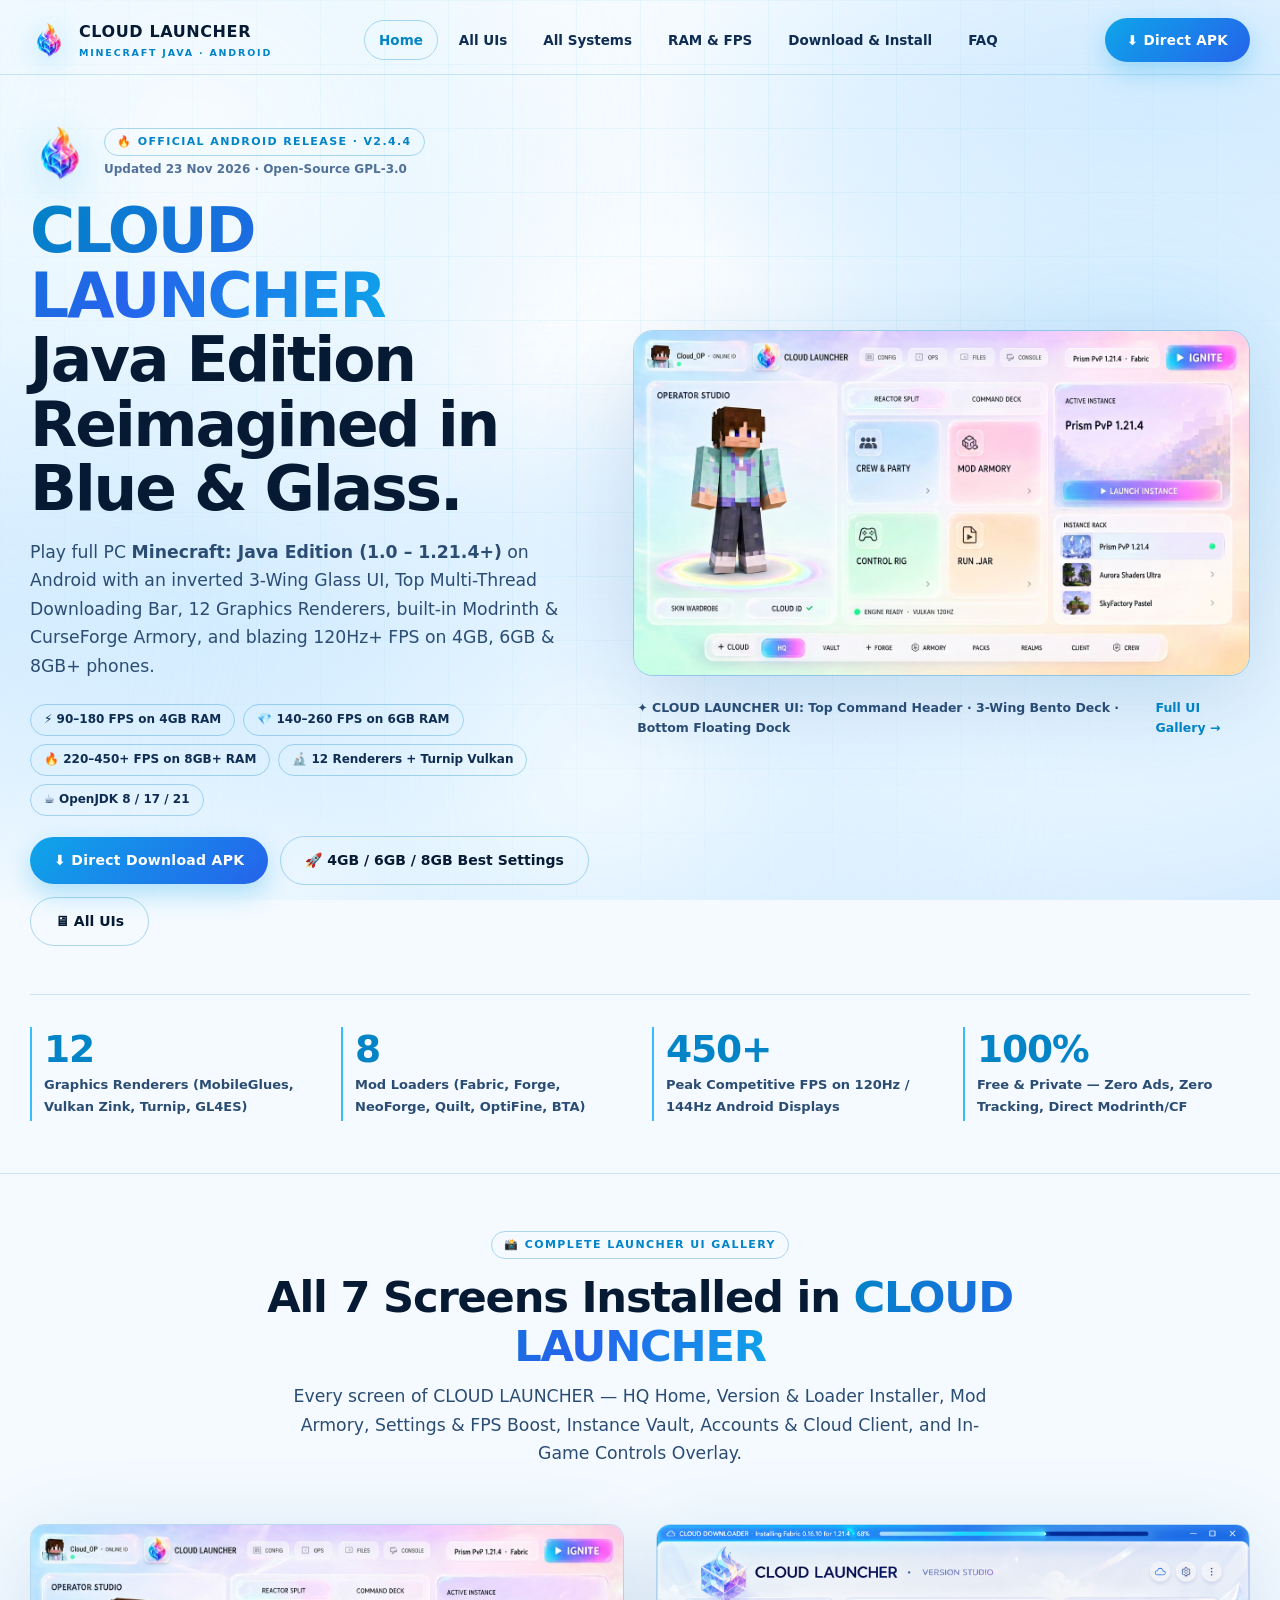
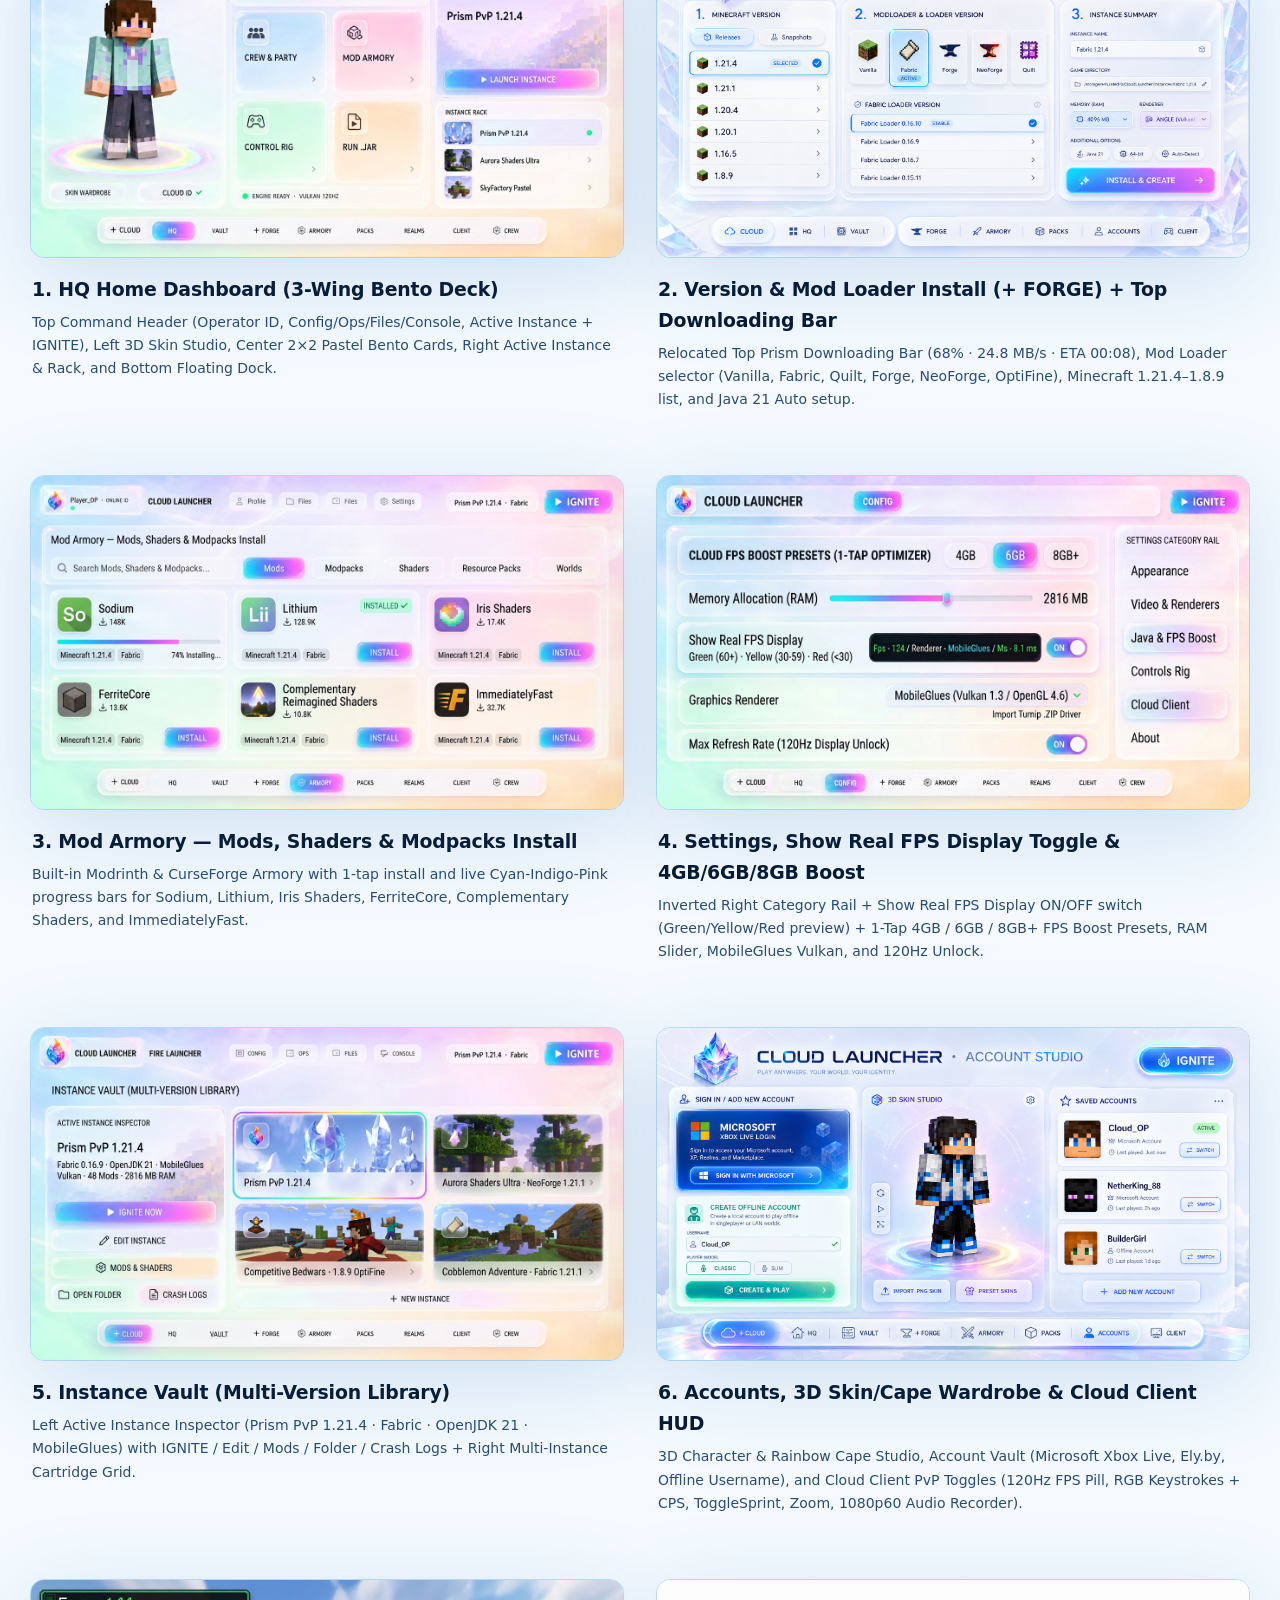
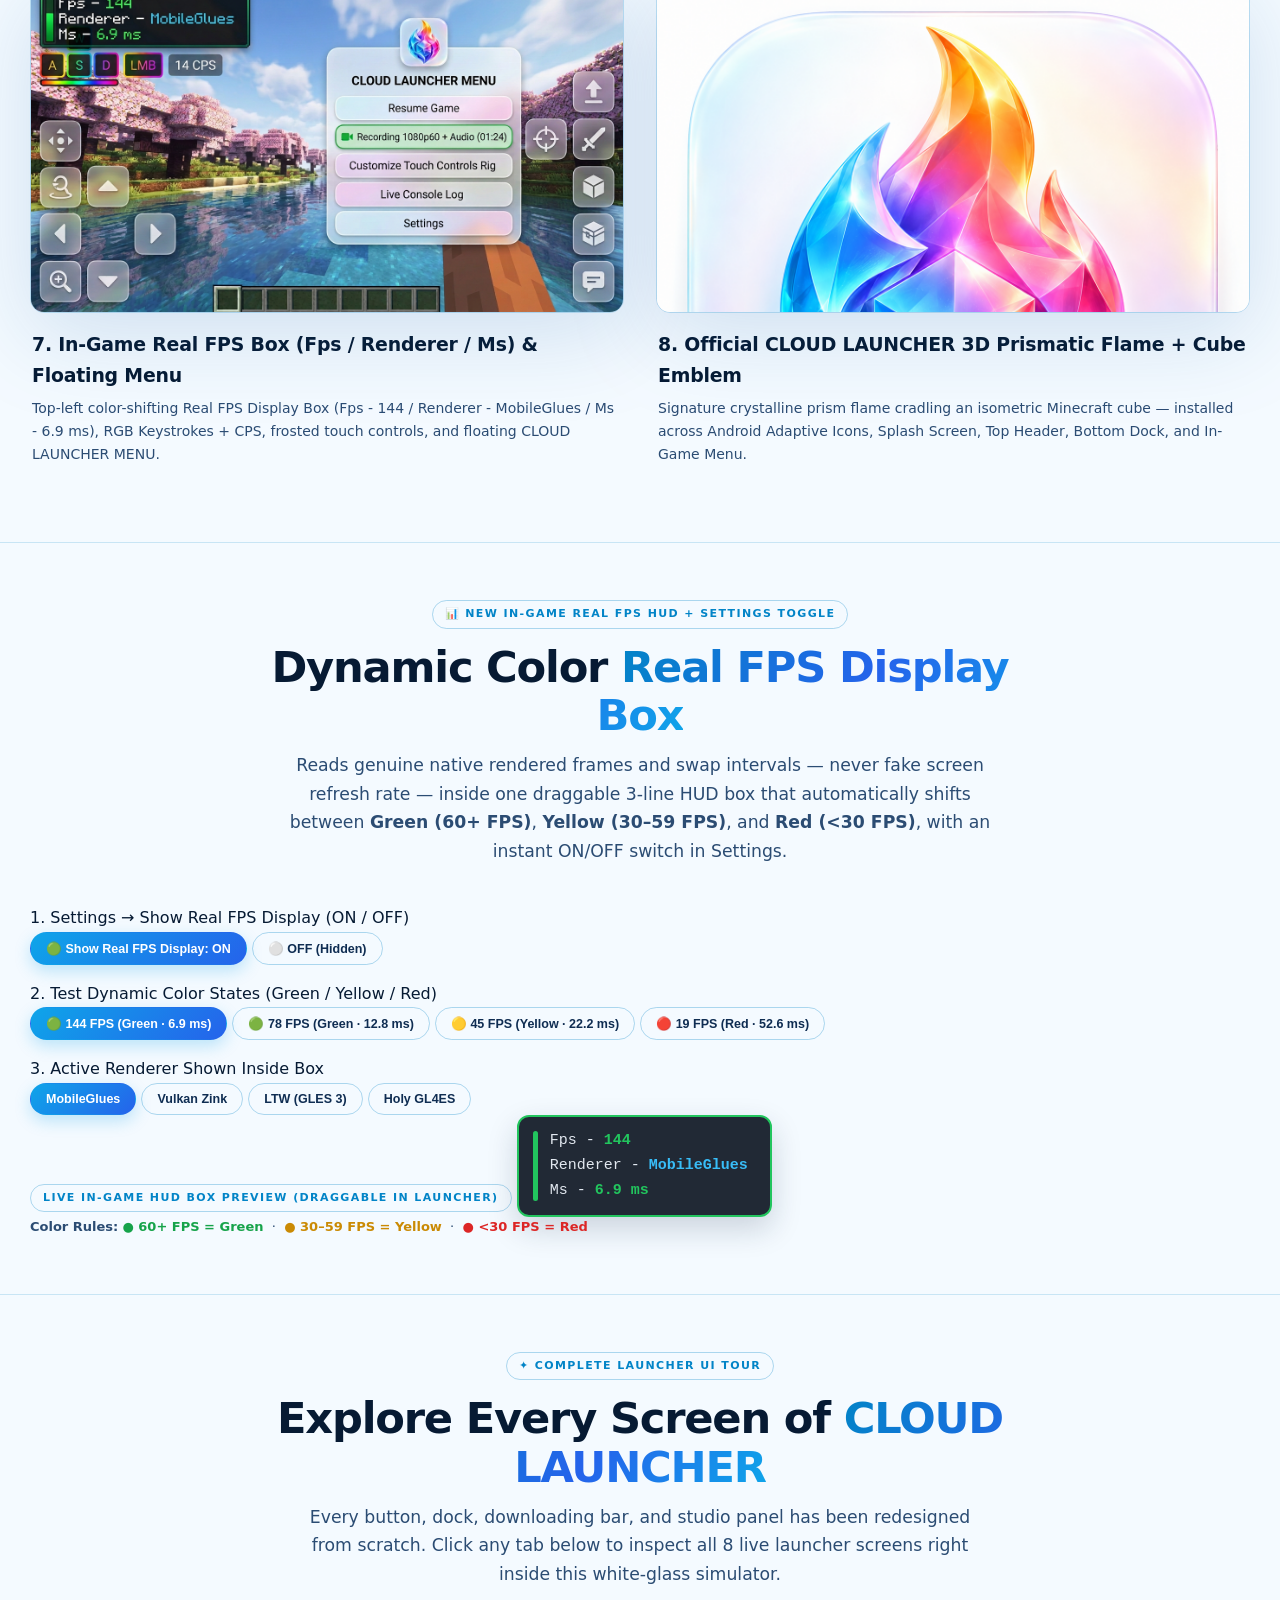
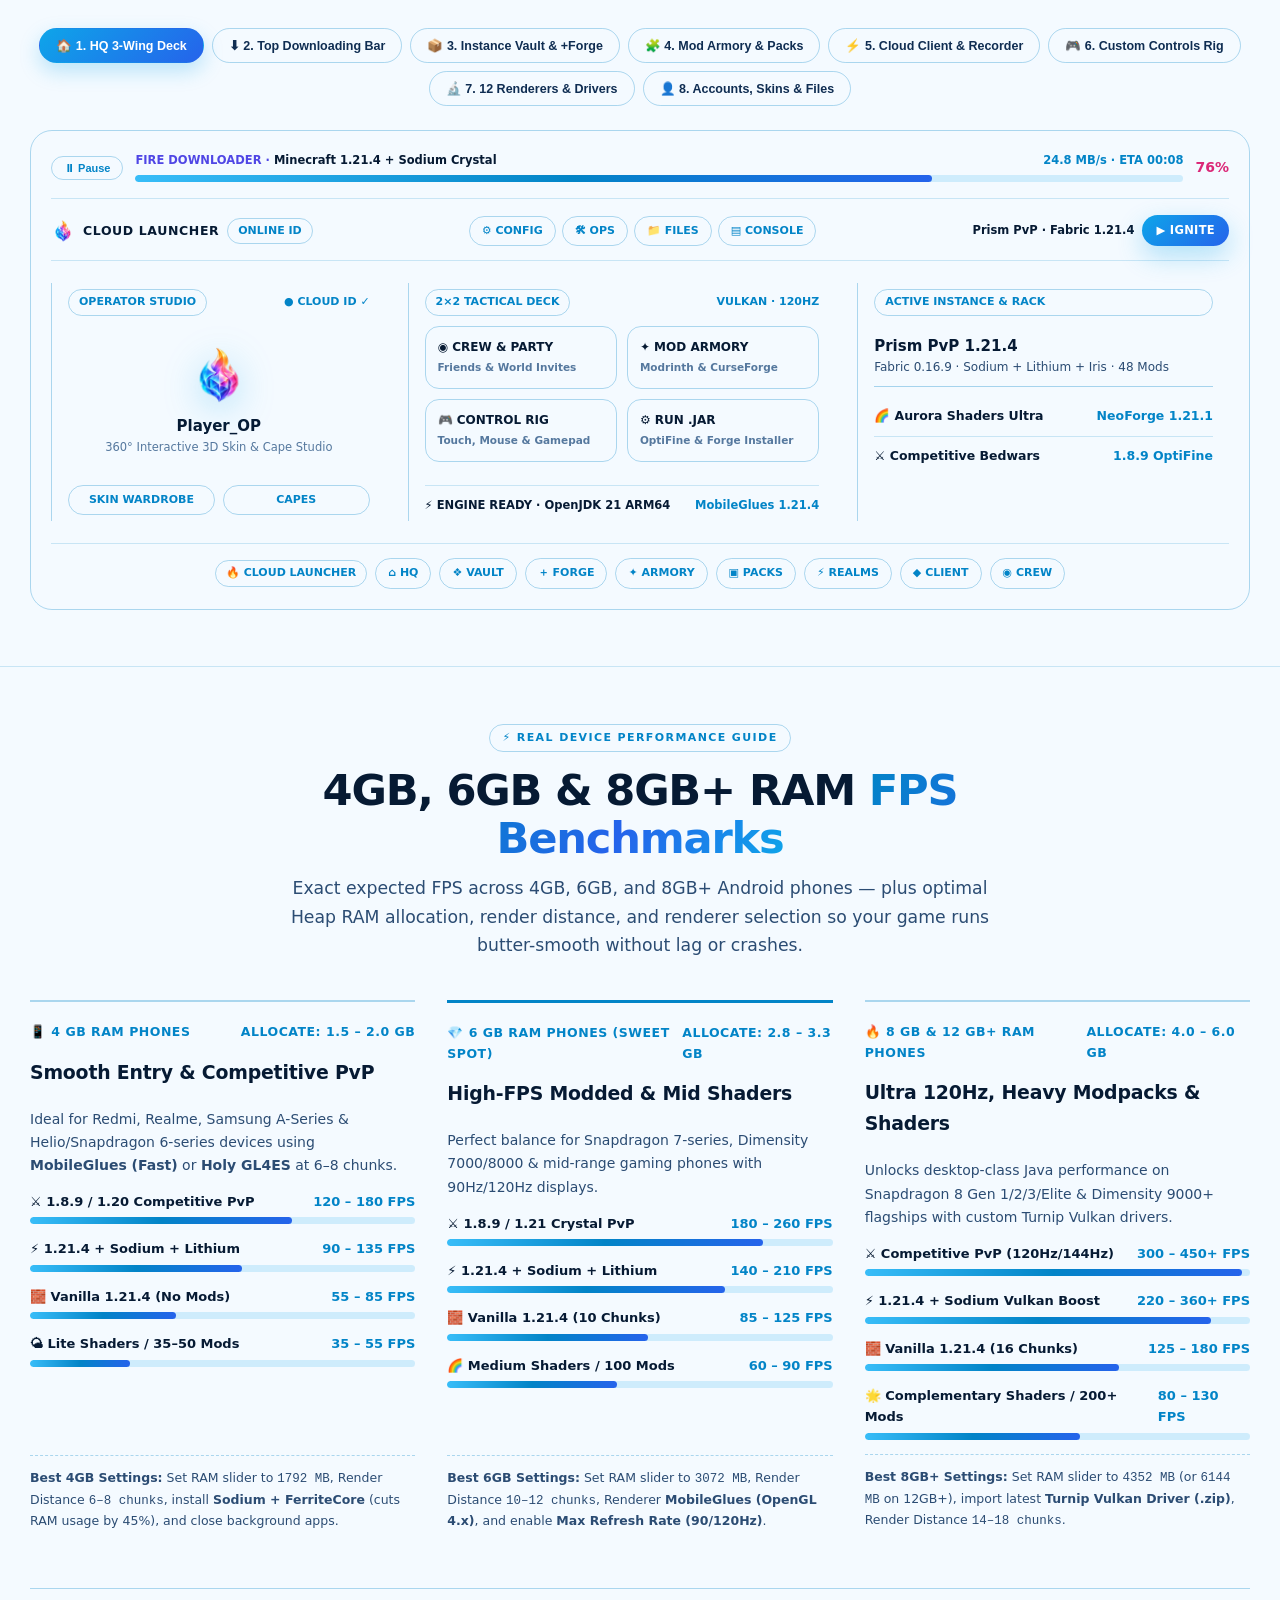
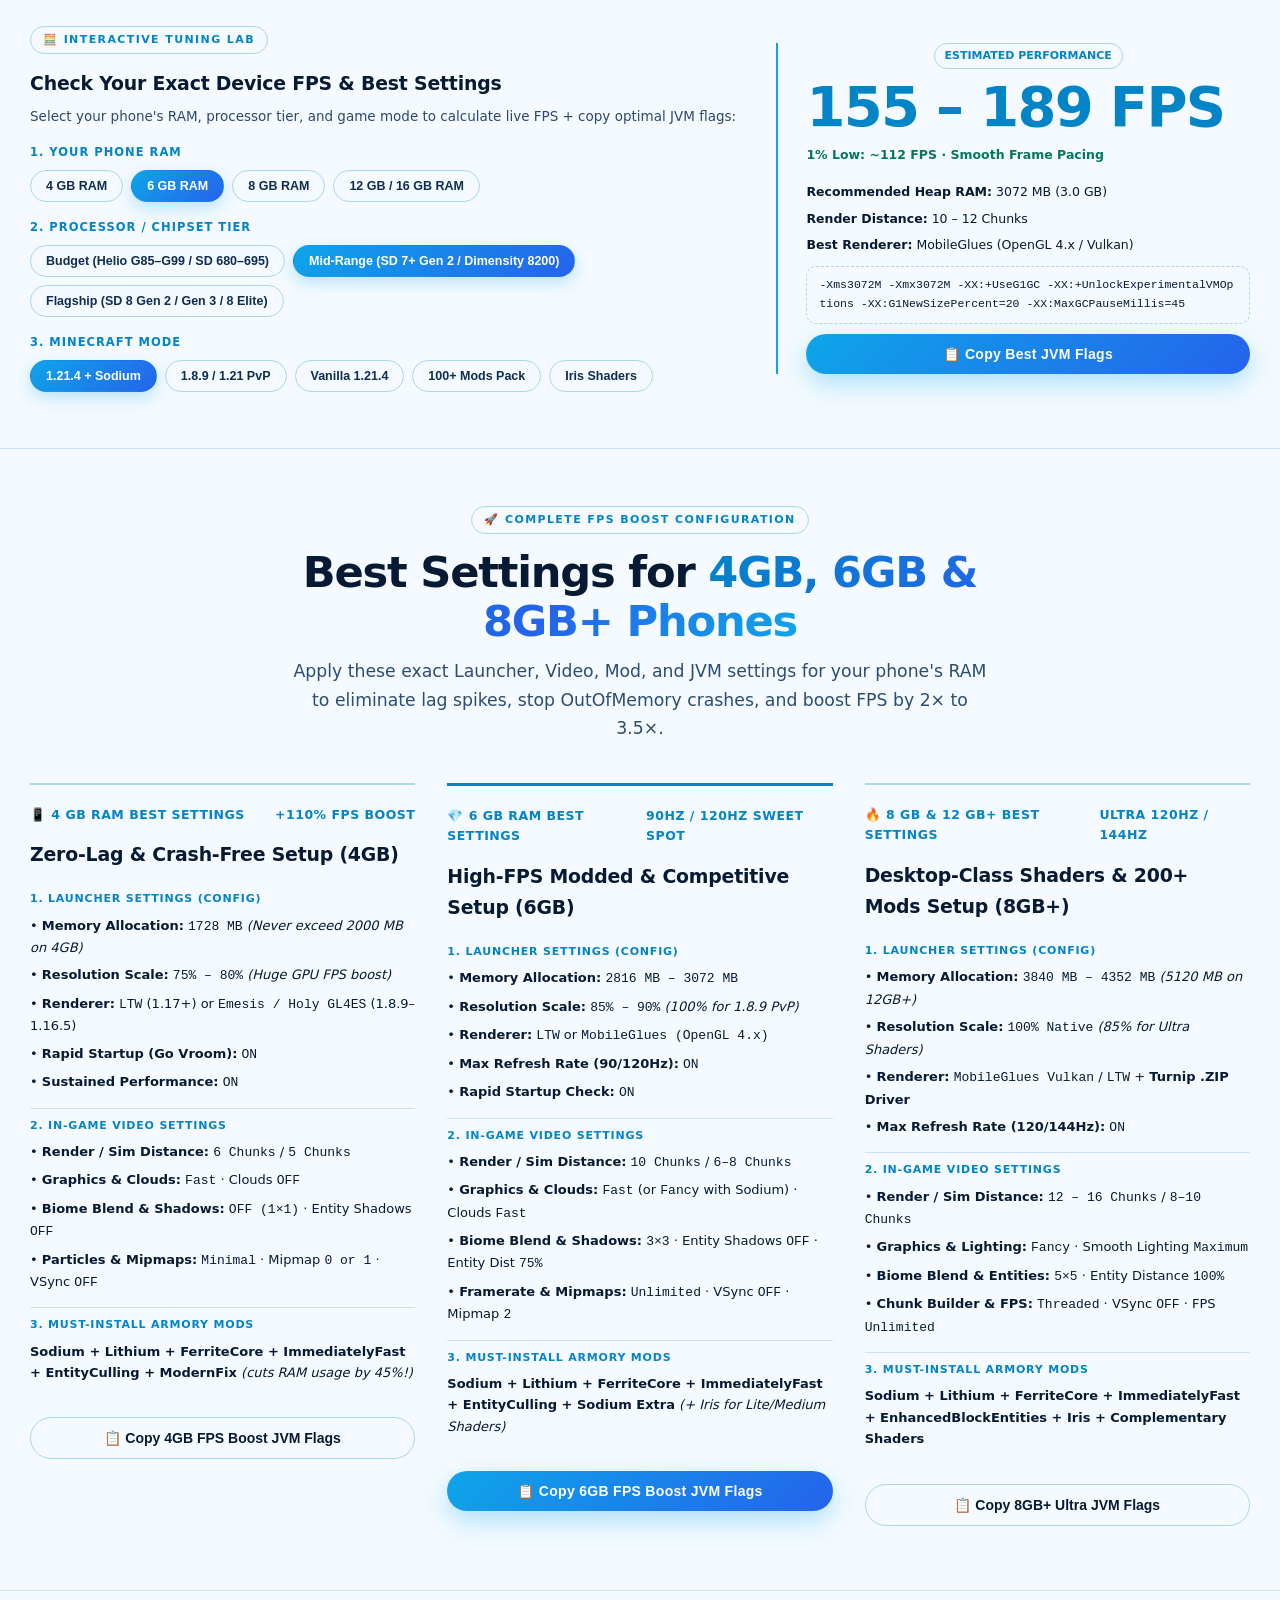
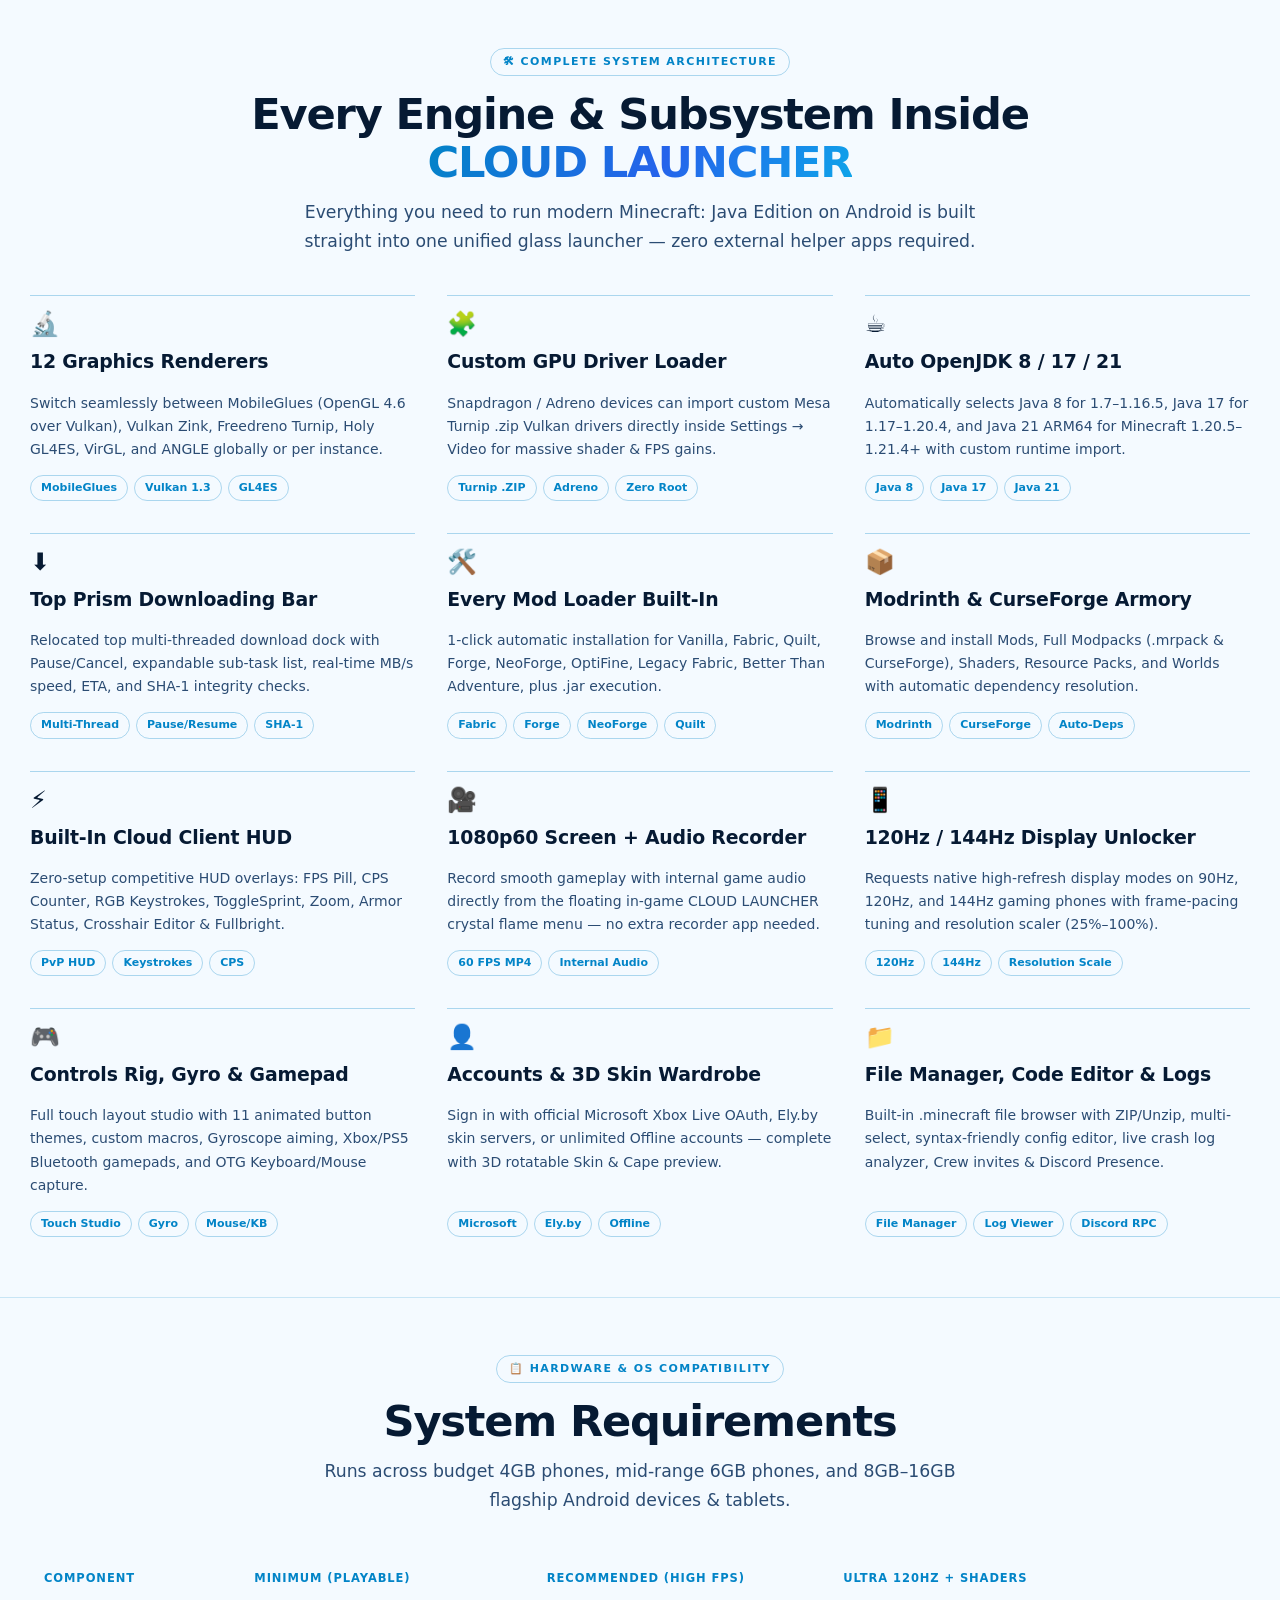
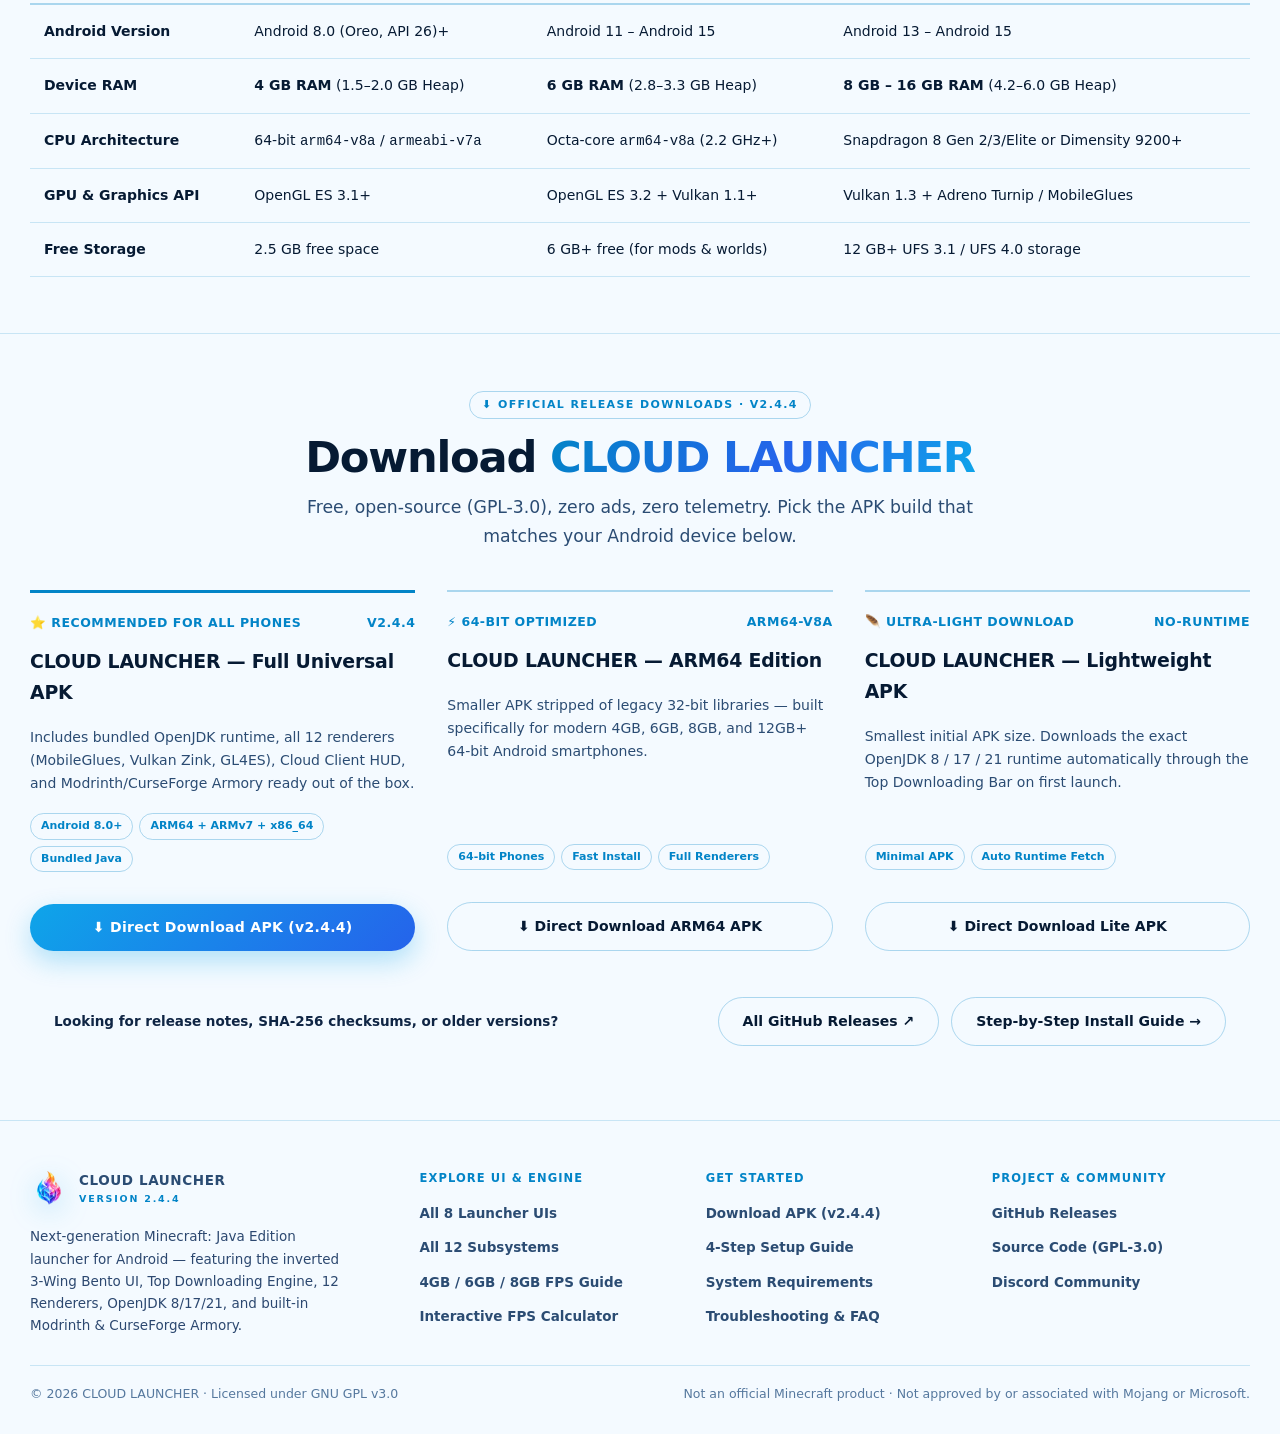
==== docs/index.html @ cd298b51 "Fix Fabric loader version install + add new Version Studio & Account Studio UIs in APK Co-authored-b" ====
<!DOCTYPE html>
<html lang="en">
<head>
<meta charset="utf-8">
<meta name="viewport" content="width=device-width, initial-scale=1, viewport-fit=cover">
<title>CLOUD LAUNCHER v2.4.4 — Official Website · All UIs, 4GB/6GB/8GB FPS & APK Download</title>
<meta name="description" content="Official CLOUD LAUNCHER website for Android: explore all 8 launcher UIs, 12 graphics renderers, 4GB / 6GB / 8GB RAM FPS benchmarks, system architecture, and direct APK downloads.">
<meta name="theme-color" content="#2563EB">
<meta name="color-scheme" content="light">
<link rel="icon" href="assets/aerix-logo.png">
<link rel="apple-touch-icon" href="assets/aerix-logo.png">
<link rel="canonical" href="https://fire-launcher.vercel.app/">
<meta property="og:type" content="website">
<meta property="og:site_name" content="CLOUD LAUNCHER">
<meta property="og:title" content="CLOUD LAUNCHER v2.4.4 — Official Website · All UIs, 4GB/6GB/8GB FPS & APK Download">
<meta property="og:description" content="Official CLOUD LAUNCHER website for Android: explore all 8 launcher UIs, 12 graphics renderers, 4GB / 6GB / 8GB RAM FPS benchmarks, system architecture, and direct APK downloads.">
<meta property="og:url" content="https://fire-launcher.vercel.app/">
<meta property="og:image" content="https://fire-launcher.vercel.app/assets/screenshots/fire-launcher-prism-light-ui.png">
<meta property="og:image:alt" content="CLOUD LAUNCHER Prism Light UI">
<meta name="twitter:card" content="summary_large_image">
<link rel="stylesheet" href="site.css">
</head>
<body>
<div class="bg" aria-hidden="true">
  <span class="bg-orb o1"></span>
  <span class="bg-orb o2"></span>
  <span class="bg-orb o3"></span>
  <span class="bg-grid"></span>
</div>
<a class="skip" href="#main">Skip to content</a>

<header class="nav">
  <div class="wrap nav-inner">
    <a class="brand" href="index.html">
      <img src="assets/branding/fire-mark.png" alt="CLOUD LAUNCHER logo" width="36" height="36">
      <span>CLOUD LAUNCHER<small>MINECRAFT JAVA · ANDROID</small></span>
    </a>
    <nav class="nav-links" id="navLinks" aria-label="Primary">
      <a href="index.html" aria-current="page">Home</a>
      <a href="screenshots.html">All UIs</a>
      <a href="features.html">All Systems</a>
      <a href="renderers.html">RAM & FPS</a>
      <a href="install.html">Download & Install</a>
      <a href="faq.html">FAQ</a>
    </nav>
    <a class="nav-cta" data-direct-apk="universal" href="https://github.com/saifanhussain678-droid/FIRE-LAUNCHER-/raw/arena/e6e0cc14-fire-launcher/apk/Cloud-Launcher.apk?v=prism3" download="Cloud-Launcher.apk">⬇ Direct APK</a>
    <button class="nav-toggle" id="navToggle" type="button" aria-expanded="false" aria-controls="navLinks" aria-label="Menu">☰</button>
  </div>
</header>

<main id="main">
  <section class="hero">
    <div class="wrap">
      <div class="hero-grid">
        <div class="glass-box hero-glass">
          <div>
            <div class="hero-crest-row">
              <img class="hero-crest" src="assets/branding/fire-mark.png" alt="CLOUD LAUNCHER emblem">
              <div>
                <span class="kicker" style="margin-bottom:4px">🔥 Official Android Release · v2.4.4</span>
                <div style="font-size:12px;font-weight:800;color:#527199">Updated 23 Nov 2026 · Open-Source GPL-3.0</div>
              </div>
            </div>

            <h1 style="margin-top:16px">
              <span class="gradient-text">CLOUD LAUNCHER</span><br>
              Java Edition Reimagined in Blue &amp; Glass.
            </h1>
            <p class="lede">
              Play full PC <b>Minecraft: Java Edition (1.0 – 1.21.4+)</b> on Android with an inverted 3-Wing Glass UI,
              Top Multi-Thread Downloading Bar, 12 Graphics Renderers, built-in Modrinth &amp; CurseForge Armory, and blazing 120Hz+ FPS on 4GB, 6GB &amp; 8GB+ phones.
            </p>

            <div class="stat-pills">
              <span class="stat-pill">⚡ 90–180 FPS on 4GB RAM</span>
              <span class="stat-pill">💎 140–260 FPS on 6GB RAM</span>
              <span class="stat-pill">🔥 220–450+ FPS on 8GB+ RAM</span>
              <span class="stat-pill">🔬 12 Renderers + Turnip Vulkan</span>
              <span class="stat-pill">☕ OpenJDK 8 / 17 / 21</span>
            </div>
          </div>

          <div class="btn-row">
            <a class="btn btn-primary" data-primary-download data-direct-apk="universal" href="https://github.com/saifanhussain678-droid/FIRE-LAUNCHER-/raw/arena/e6e0cc14-fire-launcher/apk/Cloud-Launcher.apk?v=prism3" download="Cloud-Launcher.apk">⬇ Direct Download APK</a>
            <a class="btn btn-ghost" href="#best-settings">🚀 4GB / 6GB / 8GB Best Settings</a>
            <a class="btn btn-ghost" href="#all-ui">🖥 All UIs</a>
          </div>
        </div>

        <div class="glass-box hero-showcase">
          <div class="showcase-frame">
            <img src="assets/screenshots/fire-launcher-prism-light-ui.png" alt="CLOUD LAUNCHER Prism Light 3-Wing Bento UI">
          </div>
          <div class="showcase-bar">
            <span>✦ <b>CLOUD LAUNCHER UI:</b> Top Command Header · 3-Wing Bento Deck · Bottom Floating Dock</span>
            <a href="screenshots.html">Full UI Gallery →</a>
          </div>
        </div>
      </div>

      <div class="metrics-strip">
        <div class="glass-box metric-box">
          <div class="metric-num">12</div>
          <div class="metric-label">Graphics Renderers (MobileGlues, Vulkan Zink, Turnip, GL4ES)</div>
        </div>
        <div class="glass-box metric-box">
          <div class="metric-num">8</div>
          <div class="metric-label">Mod Loaders (Fabric, Forge, NeoForge, Quilt, OptiFine, BTA)</div>
        </div>
        <div class="glass-box metric-box">
          <div class="metric-num">450+</div>
          <div class="metric-label">Peak Competitive FPS on 120Hz / 144Hz Android Displays</div>
        </div>
        <div class="glass-box metric-box">
          <div class="metric-num">100%</div>
          <div class="metric-label">Free &amp; Private — Zero Ads, Zero Tracking, Direct Modrinth/CF</div>
        </div>
      </div>
    </div>
  </section>

  <section class="section" id="ui-gallery">
    <div class="wrap">
      <div class="section-head">
        <span class="kicker">📸 Complete Launcher UI Gallery</span>
        <h2>All 7 Screens Installed in <span class="gradient-text">CLOUD LAUNCHER</span></h2>
        <p class="lede">
          Every screen of CLOUD LAUNCHER — HQ Home, Version &amp; Loader Installer, Mod Armory, Settings &amp; FPS Boost,
          Instance Vault, Accounts &amp; Cloud Client, and In-Game Controls Overlay.
        </p>
      </div>
      <div class="grid grid-2">
        <article class="card" style="padding:16px 0;display:flex;flex-direction:column;gap:12px">
          <a href="assets/screenshots/fire-launcher-prism-light-ui.png" target="_blank" rel="noopener" class="showcase-frame" style="aspect-ratio:16/9;display:grid;place-items:center;border-radius:14px;overflow:hidden;border:1px solid rgba(2,132,199,0.22)">
            <img src="assets/screenshots/fire-launcher-prism-light-ui.png" alt="1. HQ Home Dashboard (3-Wing Bento Deck)" loading="lazy" style="width:100%;height:100%;object-fit:cover">
          </a>
          <div style="padding:4px 2px">
            <h3>1. HQ Home Dashboard (3-Wing Bento Deck)</h3>
            <p>Top Command Header (Operator ID, Config/Ops/Files/Console, Active Instance + IGNITE), Left 3D Skin Studio, Center 2×2 Pastel Bento Cards, Right Active Instance & Rack, and Bottom Floating Dock.</p>
          </div>
        </article>
        <article class="card" style="padding:16px 0;display:flex;flex-direction:column;gap:12px">
          <a href="assets/screenshots/fire-ui-version-install.png" target="_blank" rel="noopener" class="showcase-frame" style="aspect-ratio:16/9;display:grid;place-items:center;border-radius:14px;overflow:hidden;border:1px solid rgba(2,132,199,0.22)">
            <img src="assets/screenshots/fire-ui-version-install.png" alt="2. Version & Mod Loader Install (+ FORGE) + Top Downloading Bar" loading="lazy" style="width:100%;height:100%;object-fit:cover">
          </a>
          <div style="padding:4px 2px">
            <h3>2. Version & Mod Loader Install (+ FORGE) + Top Downloading Bar</h3>
            <p>Relocated Top Prism Downloading Bar (68% · 24.8 MB/s · ETA 00:08), Mod Loader selector (Vanilla, Fabric, Quilt, Forge, NeoForge, OptiFine), Minecraft 1.21.4–1.8.9 list, and Java 21 Auto setup.</p>
          </div>
        </article>
        <article class="card" style="padding:16px 0;display:flex;flex-direction:column;gap:12px">
          <a href="assets/screenshots/fire-ui-mods-install.png" target="_blank" rel="noopener" class="showcase-frame" style="aspect-ratio:16/9;display:grid;place-items:center;border-radius:14px;overflow:hidden;border:1px solid rgba(2,132,199,0.22)">
            <img src="assets/screenshots/fire-ui-mods-install.png" alt="3. Mod Armory — Mods, Shaders & Modpacks Install" loading="lazy" style="width:100%;height:100%;object-fit:cover">
          </a>
          <div style="padding:4px 2px">
            <h3>3. Mod Armory — Mods, Shaders & Modpacks Install</h3>
            <p>Built-in Modrinth & CurseForge Armory with 1-tap install and live Cyan-Indigo-Pink progress bars for Sodium, Lithium, Iris Shaders, FerriteCore, Complementary Shaders, and ImmediatelyFast.</p>
          </div>
        </article>
        <article class="card" style="padding:16px 0;display:flex;flex-direction:column;gap:12px">
          <a href="assets/screenshots/fire-ui-settings.png" target="_blank" rel="noopener" class="showcase-frame" style="aspect-ratio:16/9;display:grid;place-items:center;border-radius:14px;overflow:hidden;border:1px solid rgba(2,132,199,0.22)">
            <img src="assets/screenshots/fire-ui-settings.png" alt="4. Settings, Show Real FPS Display Toggle & 4GB/6GB/8GB Boost" loading="lazy" style="width:100%;height:100%;object-fit:cover">
          </a>
          <div style="padding:4px 2px">
            <h3>4. Settings, Show Real FPS Display Toggle & 4GB/6GB/8GB Boost</h3>
            <p>Inverted Right Category Rail + Show Real FPS Display ON/OFF switch (Green/Yellow/Red preview) + 1-Tap 4GB / 6GB / 8GB+ FPS Boost Presets, RAM Slider, MobileGlues Vulkan, and 120Hz Unlock.</p>
          </div>
        </article>
        <article class="card" style="padding:16px 0;display:flex;flex-direction:column;gap:12px">
          <a href="assets/screenshots/fire-ui-instance-vault.png" target="_blank" rel="noopener" class="showcase-frame" style="aspect-ratio:16/9;display:grid;place-items:center;border-radius:14px;overflow:hidden;border:1px solid rgba(2,132,199,0.22)">
            <img src="assets/screenshots/fire-ui-instance-vault.png" alt="5. Instance Vault (Multi-Version Library)" loading="lazy" style="width:100%;height:100%;object-fit:cover">
          </a>
          <div style="padding:4px 2px">
            <h3>5. Instance Vault (Multi-Version Library)</h3>
            <p>Left Active Instance Inspector (Prism PvP 1.21.4 · Fabric · OpenJDK 21 · MobileGlues) with IGNITE / Edit / Mods / Folder / Crash Logs + Right Multi-Instance Cartridge Grid.</p>
          </div>
        </article>
        <article class="card" style="padding:16px 0;display:flex;flex-direction:column;gap:12px">
          <a href="assets/screenshots/fire-ui-accounts-client.png" target="_blank" rel="noopener" class="showcase-frame" style="aspect-ratio:16/9;display:grid;place-items:center;border-radius:14px;overflow:hidden;border:1px solid rgba(2,132,199,0.22)">
            <img src="assets/screenshots/fire-ui-accounts-client.png" alt="6. Accounts, 3D Skin/Cape Wardrobe & Cloud Client HUD" loading="lazy" style="width:100%;height:100%;object-fit:cover">
          </a>
          <div style="padding:4px 2px">
            <h3>6. Accounts, 3D Skin/Cape Wardrobe & Cloud Client HUD</h3>
            <p>3D Character & Rainbow Cape Studio, Account Vault (Microsoft Xbox Live, Ely.by, Offline Username), and Cloud Client PvP Toggles (120Hz FPS Pill, RGB Keystrokes + CPS, ToggleSprint, Zoom, 1080p60 Audio Recorder).</p>
          </div>
        </article>
        <article class="card" style="padding:16px 0;display:flex;flex-direction:column;gap:12px">
          <a href="assets/screenshots/fire-ui-controls-ingame.png" target="_blank" rel="noopener" class="showcase-frame" style="aspect-ratio:16/9;display:grid;place-items:center;border-radius:14px;overflow:hidden;border:1px solid rgba(2,132,199,0.22)">
            <img src="assets/screenshots/fire-ui-controls-ingame.png" alt="7. In-Game Real FPS Box (Fps / Renderer / Ms) & Floating Menu" loading="lazy" style="width:100%;height:100%;object-fit:cover">
          </a>
          <div style="padding:4px 2px">
            <h3>7. In-Game Real FPS Box (Fps / Renderer / Ms) & Floating Menu</h3>
            <p>Top-left color-shifting Real FPS Display Box (Fps - 144 / Renderer - MobileGlues / Ms - 6.9 ms), RGB Keystrokes + CPS, frosted touch controls, and floating CLOUD LAUNCHER MENU.</p>
          </div>
        </article>
        <article class="card" style="padding:16px 0;display:flex;flex-direction:column;gap:12px">
          <a href="assets/branding/fire-launcher-logo.png" target="_blank" rel="noopener" class="showcase-frame" style="aspect-ratio:16/9;display:grid;place-items:center;border-radius:14px;overflow:hidden;border:1px solid rgba(2,132,199,0.22)">
            <img src="assets/branding/fire-launcher-logo.png" alt="8. Official CLOUD LAUNCHER 3D Prismatic Flame + Cube Emblem" loading="lazy" style="width:100%;height:100%;object-fit:cover">
          </a>
          <div style="padding:4px 2px">
            <h3>8. Official CLOUD LAUNCHER 3D Prismatic Flame + Cube Emblem</h3>
            <p>Signature crystalline prism flame cradling an isometric Minecraft cube — installed across Android Adaptive Icons, Splash Screen, Top Header, Bottom Dock, and In-Game Menu.</p>
          </div>
        </article>
      </div>
    </div>
  </section>

  <section class="section" id="real-fps-display">
    <div class="wrap">
      <div class="section-head">
        <span class="kicker">📊 New In-Game Real FPS HUD + Settings Toggle</span>
        <h2>Dynamic Color <span class="gradient-text">Real FPS Display Box</span></h2>
        <p class="lede">
          Reads genuine native rendered frames and swap intervals — never fake screen refresh rate — inside one
          draggable 3-line HUD box that automatically shifts between <strong>Green (60+ FPS)</strong>,
          <strong>Yellow (30–59 FPS)</strong>, and <strong>Red (&lt;30 FPS)</strong>, with an instant ON/OFF switch in Settings.
        </p>
      </div>

      <div class="calc-grid">
        <div class="glass-box calc-controls">
          <div>
            <span class="calc-group-label">1. Settings → Show Real FPS Display (ON / OFF)</span>
            <div class="pill-group">
              <button class="pill-opt active" type="button" id="fpsToggleOnBtn">🟢 Show Real FPS Display: ON</button>
              <button class="pill-opt" type="button" id="fpsToggleOffBtn">⚪ OFF (Hidden)</button>
            </div>
          </div>

          <div>
            <span class="calc-group-label">2. Test Dynamic Color States (Green / Yellow / Red)</span>
            <div class="pill-group">
              <button class="pill-opt active" type="button" data-fps-demo="144">🟢 144 FPS (Green · 6.9 ms)</button>
              <button class="pill-opt" type="button" data-fps-demo="78">🟢 78 FPS (Green · 12.8 ms)</button>
              <button class="pill-opt" type="button" data-fps-demo="45">🟡 45 FPS (Yellow · 22.2 ms)</button>
              <button class="pill-opt" type="button" data-fps-demo="19">🔴 19 FPS (Red · 52.6 ms)</button>
            </div>
          </div>

          <div>
            <span class="calc-group-label">3. Active Renderer Shown Inside Box</span>
            <div class="pill-group">
              <button class="pill-opt active" type="button" data-fps-renderer="MobileGlues">MobileGlues</button>
              <button class="pill-opt" type="button" data-fps-renderer="Vulkan Zink">Vulkan Zink</button>
              <button class="pill-opt" type="button" data-fps-renderer="LTW (GLES 3)">LTW (GLES 3)</button>
              <button class="pill-opt" type="button" data-fps-renderer="Holy GL4ES">Holy GL4ES</button>
            </div>
          </div>
        </div>

        <div class="glass-box calc-output" style="justify-content:center;align-items:flex-start;gap:16px">
          <span class="kicker" style="margin-bottom:0">Live In-Game HUD Box Preview (Draggable in Launcher)</span>

          <div id="liveRealFpsBox" style="display:inline-flex;align-items:stretch;gap:12px;padding:14px 20px 14px 14px;border-radius:12px;background:rgba(11,18,32,0.90);border:2px solid #22C55E;box-shadow:0 12px 30px rgba(15,37,68,0.18);font-family:ui-monospace,SFMono-Regular,Menlo,Consolas,monospace;min-width:255px;transition:all 0.2s ease">
            <span id="liveRealFpsBar" style="width:5px;border-radius:4px;background:#22C55E;display:block"></span>
            <div style="display:grid;gap:5px;font-size:15px;line-height:1.35">
              <div><span style="color:#E2E8F0">Fps - </span><strong id="liveRealFpsVal" style="color:#22C55E">144</strong></div>
              <div><span style="color:#E2E8F0">Renderer - </span><strong id="liveRealRendererVal" style="color:#38BDF8">MobileGlues</strong></div>
              <div><span style="color:#E2E8F0">Ms - </span><strong id="liveRealMsVal" style="color:#22C55E">6.9 ms</strong></div>
            </div>
          </div>

          <div id="liveRealFpsHiddenMsg" style="display:none;padding:12px 0;font-weight:800;color:#55789E">
            Real FPS Display is currently turned OFF in Settings. Tap &ldquo;ON&rdquo; to show the HUD box.
          </div>

          <div style="font-size:13px;color:#2B4C73;line-height:1.6">
            <strong>Color Rules:</strong>
            <span style="color:#16A34A;font-weight:800">● 60+ FPS = Green</span> &nbsp;·&nbsp;
            <span style="color:#CA8A04;font-weight:800">● 30–59 FPS = Yellow</span> &nbsp;·&nbsp;
            <span style="color:#DC2626;font-weight:800">● &lt;30 FPS = Red</span>
          </div>
        </div>
      </div>
    </div>
  </section>

  <section class="section" id="all-ui">
    <div class="wrap">
      <div class="section-head">
        <span class="kicker">✦ Complete Launcher UI Tour</span>
        <h2>Explore Every Screen of <span class="gradient-text">CLOUD LAUNCHER</span></h2>
        <p class="lede">
          Every button, dock, downloading bar, and studio panel has been redesigned from scratch.
          Click any tab below to inspect all 8 live launcher screens right inside this white-glass simulator.
        </p>
      </div>

      <div class="glass-box ui-explorer-shell">
        <div class="ui-tabs" role="tablist" aria-label="Launcher UI Screens">
          <button class="ui-tab-btn active" type="button" data-ui-tab="hq">🏠 1. HQ 3-Wing Deck</button>
          <button class="ui-tab-btn" type="button" data-ui-tab="downloader">⬇ 2. Top Downloading Bar</button>
          <button class="ui-tab-btn" type="button" data-ui-tab="vault">📦 3. Instance Vault &amp; +Forge</button>
          <button class="ui-tab-btn" type="button" data-ui-tab="armory">🧩 4. Mod Armory &amp; Packs</button>
          <button class="ui-tab-btn" type="button" data-ui-tab="client">⚡ 5. Cloud Client &amp; Recorder</button>
          <button class="ui-tab-btn" type="button" data-ui-tab="controls">🎮 6. Custom Controls Rig</button>
          <button class="ui-tab-btn" type="button" data-ui-tab="renderers">🔬 7. 12 Renderers &amp; Drivers</button>
          <button class="ui-tab-btn" type="button" data-ui-tab="accounts">👤 8. Accounts, Skins &amp; Files</button>
        </div>

        <div class="sim-viewport">
          <!-- Relocated Top Downloading Bar -->
          <div class="sim-dl-bar">
            <button class="sim-mini-btn" id="simDlPause" type="button">⏸ Pause</button>
            <div style="flex:1;min-width:210px">
              <div style="display:flex;justify-content:space-between;font-size:11.5px;font-weight:900">
                <span><b style="color:#4F46E5">FIRE DOWNLOADER ·</b> Minecraft 1.21.4 + Sodium Crystal</span>
                <span style="color:#0284C7">24.8 MB/s · ETA 00:08</span>
              </div>
              <div class="sim-progress-track">
                <div class="sim-progress-fill" id="simDlFill" style="width:68%"></div>
              </div>
            </div>
            <span id="simDlPct" style="font-weight:900;font-size:14px;color:#DB2777">68%</span>
          </div>

          <!-- Top Command Header -->
          <div class="sim-top-bar">
            <div style="display:flex;align-items:center;gap:8px">
              <img src="assets/branding/fire-mark.png" alt="" width="24" height="24">
              <strong style="font-size:12.5px;letter-spacing:0.6px">CLOUD LAUNCHER</strong>
              <span class="tag">ONLINE ID</span>
            </div>
            <div style="display:flex;gap:6px;flex-wrap:wrap">
              <span class="sim-mini-btn">⚙ CONFIG</span>
              <span class="sim-mini-btn">🛠 OPS</span>
              <span class="sim-mini-btn">📁 FILES</span>
              <span class="sim-mini-btn">▤ CONSOLE</span>
            </div>
            <div style="display:flex;align-items:center;gap:8px">
              <span style="font-size:11.5px;font-weight:800">Prism PvP · Fabric 1.21.4</span>
              <a href="#download" class="btn-primary" style="padding:6px 14px;font-size:11.5px">▶ IGNITE</a>
            </div>
          </div>

          <!-- Dynamic Screen Stage -->
          <div id="fireUiStage"></div>

          <!-- Bottom Floating Dock -->
          <div class="sim-bottom-dock" style="justify-content:center;gap:8px">
            <span class="tag">🔥 CLOUD LAUNCHER</span>
            <span class="sim-mini-btn">⌂ HQ</span>
            <span class="sim-mini-btn">❖ VAULT</span>
            <span class="sim-mini-btn">＋ FORGE</span>
            <span class="sim-mini-btn">✦ ARMORY</span>
            <span class="sim-mini-btn">▣ PACKS</span>
            <span class="sim-mini-btn">⚡ REALMS</span>
            <span class="sim-mini-btn">◆ CLIENT</span>
            <span class="sim-mini-btn">◉ CREW</span>
          </div>
        </div>
      </div>
    </div>
  </section>

  <section class="section" id="fps">
    <div class="wrap">
      <div class="section-head">
        <span class="kicker">⚡ Real Device Performance Guide</span>
        <h2>4GB, 6GB &amp; 8GB+ RAM <span class="gradient-text">FPS Benchmarks</span></h2>
        <p class="lede">
          Exact expected FPS across 4GB, 6GB, and 8GB+ Android phones — plus optimal Heap RAM allocation,
          render distance, and renderer selection so your game runs butter-smooth without lag or crashes.
        </p>
      </div>

      <div class="ram-grid">
        <!-- 4GB RAM CARD -->
        <article class="card ram-card">
          <div class="ram-badge">
            <span>📱 4 GB RAM PHONES</span>
            <span>Allocate: 1.5 – 2.0 GB</span>
          </div>
          <h3>Smooth Entry &amp; Competitive PvP</h3>
          <p>Ideal for Redmi, Realme, Samsung A-Series &amp; Helio/Snapdragon 6-series devices using <b>MobileGlues (Fast)</b> or <b>Holy GL4ES</b> at 6–8 chunks.</p>

          <div class="fps-row">
            <div class="fps-row-top"><span>⚔️ 1.8.9 / 1.20 Competitive PvP</span><span class="fps-val">120 – 180 FPS</span></div>
            <div class="fps-bar"><span style="width:68%"></span></div>
          </div>
          <div class="fps-row">
            <div class="fps-row-top"><span>⚡ 1.21.4 + Sodium + Lithium</span><span class="fps-val">90 – 135 FPS</span></div>
            <div class="fps-bar"><span style="width:55%"></span></div>
          </div>
          <div class="fps-row">
            <div class="fps-row-top"><span>🧱 Vanilla 1.21.4 (No Mods)</span><span class="fps-val">55 – 85 FPS</span></div>
            <div class="fps-bar"><span style="width:38%"></span></div>
          </div>
          <div class="fps-row">
            <div class="fps-row-top"><span>🌤 Lite Shaders / 35–50 Mods</span><span class="fps-val">35 – 55 FPS</span></div>
            <div class="fps-bar"><span style="width:26%"></span></div>
          </div>

          <div class="ram-tips">
            <b>Best 4GB Settings:</b> Set RAM slider to <code>1792 MB</code>, Render Distance <code>6–8 chunks</code>, install <b>Sodium + FerriteCore</b> (cuts RAM usage by 45%), and close background apps.
          </div>
        </article>

        <!-- 6GB RAM CARD -->
        <article class="card ram-card featured">
          <div class="ram-badge">
            <span>💎 6 GB RAM PHONES (SWEET SPOT)</span>
            <span>Allocate: 2.8 – 3.3 GB</span>
          </div>
          <h3>High-FPS Modded &amp; Mid Shaders</h3>
          <p>Perfect balance for Snapdragon 7-series, Dimensity 7000/8000 &amp; mid-range gaming phones with 90Hz/120Hz displays.</p>

          <div class="fps-row">
            <div class="fps-row-top"><span>⚔️ 1.8.9 / 1.21 Crystal PvP</span><span class="fps-val">180 – 260 FPS</span></div>
            <div class="fps-bar"><span style="width:82%"></span></div>
          </div>
          <div class="fps-row">
            <div class="fps-row-top"><span>⚡ 1.21.4 + Sodium + Lithium</span><span class="fps-val">140 – 210 FPS</span></div>
            <div class="fps-bar"><span style="width:72%"></span></div>
          </div>
          <div class="fps-row">
            <div class="fps-row-top"><span>🧱 Vanilla 1.21.4 (10 Chunks)</span><span class="fps-val">85 – 125 FPS</span></div>
            <div class="fps-bar"><span style="width:52%"></span></div>
          </div>
          <div class="fps-row">
            <div class="fps-row-top"><span>🌈 Medium Shaders / 100 Mods</span><span class="fps-val">60 – 90 FPS</span></div>
            <div class="fps-bar"><span style="width:44%"></span></div>
          </div>

          <div class="ram-tips">
            <b>Best 6GB Settings:</b> Set RAM slider to <code>3072 MB</code>, Render Distance <code>10–12 chunks</code>, Renderer <b>MobileGlues (OpenGL 4.x)</b>, and enable <b>Max Refresh Rate (90/120Hz)</b>.
          </div>
        </article>

        <!-- 8GB / 12GB+ RAM CARD -->
        <article class="card ram-card">
          <div class="ram-badge">
            <span>🔥 8 GB &amp; 12 GB+ RAM PHONES</span>
            <span>Allocate: 4.0 – 6.0 GB</span>
          </div>
          <h3>Ultra 120Hz, Heavy Modpacks &amp; Shaders</h3>
          <p>Unlocks desktop-class Java performance on Snapdragon 8 Gen 1/2/3/Elite &amp; Dimensity 9000+ flagships with custom Turnip Vulkan drivers.</p>

          <div class="fps-row">
            <div class="fps-row-top"><span>⚔️ Competitive PvP (120Hz/144Hz)</span><span class="fps-val">300 – 450+ FPS</span></div>
            <div class="fps-bar"><span style="width:98%"></span></div>
          </div>
          <div class="fps-row">
            <div class="fps-row-top"><span>⚡ 1.21.4 + Sodium Vulkan Boost</span><span class="fps-val">220 – 360+ FPS</span></div>
            <div class="fps-bar"><span style="width:90%"></span></div>
          </div>
          <div class="fps-row">
            <div class="fps-row-top"><span>🧱 Vanilla 1.21.4 (16 Chunks)</span><span class="fps-val">125 – 180 FPS</span></div>
            <div class="fps-bar"><span style="width:66%"></span></div>
          </div>
          <div class="fps-row">
            <div class="fps-row-top"><span>🌟 Complementary Shaders / 200+ Mods</span><span class="fps-val">80 – 130 FPS</span></div>
            <div class="fps-bar"><span style="width:56%"></span></div>
          </div>

          <div class="ram-tips">
            <b>Best 8GB+ Settings:</b> Set RAM slider to <code>4352 MB</code> (or <code>6144 MB</code> on 12GB+), import latest <b>Turnip Vulkan Driver (.zip)</b>, Render Distance <code>14–18 chunks</code>.
          </div>
        </article>
      </div>

      <!-- INTERACTIVE LIVE FPS & JVM CALCULATOR -->
      <div class="glass-box calc-box" id="calculator">
        <div class="calc-controls">
          <div>
            <span class="kicker">🧮 Interactive Tuning Lab</span>
            <h3>Check Your Exact Device FPS &amp; Best Settings</h3>
            <p style="font-size:13.5px;color:#2C4870">Select your phone's RAM, processor tier, and game mode to calculate live FPS + copy optimal JVM flags:</p>
          </div>

          <div class="calc-group">
            <label>1. Your Phone RAM</label>
            <div class="pill-options">
              <button class="pill-opt" type="button" data-calc-group="ram" data-calc-val="4">4 GB RAM</button>
              <button class="pill-opt active" type="button" data-calc-group="ram" data-calc-val="6">6 GB RAM</button>
              <button class="pill-opt" type="button" data-calc-group="ram" data-calc-val="8">8 GB RAM</button>
              <button class="pill-opt" type="button" data-calc-group="ram" data-calc-val="12">12 GB / 16 GB RAM</button>
            </div>
          </div>

          <div class="calc-group">
            <label>2. Processor / Chipset Tier</label>
            <div class="pill-options">
              <button class="pill-opt" type="button" data-calc-group="soc" data-calc-val="budget">Budget (Helio G85–G99 / SD 680–695)</button>
              <button class="pill-opt active" type="button" data-calc-group="soc" data-calc-val="mid">Mid-Range (SD 7+ Gen 2 / Dimensity 8200)</button>
              <button class="pill-opt" type="button" data-calc-group="soc" data-calc-val="flagship">Flagship (SD 8 Gen 2 / Gen 3 / 8 Elite)</button>
            </div>
          </div>

          <div class="calc-group">
            <label>3. Minecraft Mode</label>
            <div class="pill-options">
              <button class="pill-opt active" type="button" data-calc-group="mode" data-calc-val="sodium">1.21.4 + Sodium</button>
              <button class="pill-opt" type="button" data-calc-group="mode" data-calc-val="pvp">1.8.9 / 1.21 PvP</button>
              <button class="pill-opt" type="button" data-calc-group="mode" data-calc-val="vanilla">Vanilla 1.21.4</button>
              <button class="pill-opt" type="button" data-calc-group="mode" data-calc-val="modpack">100+ Mods Pack</button>
              <button class="pill-opt" type="button" data-calc-group="mode" data-calc-val="shaders">Iris Shaders</button>
            </div>
          </div>
        </div>

        <div class="calc-result">
          <span class="tag" style="margin:0 auto">ESTIMATED PERFORMANCE</span>
          <div class="calc-big-fps" id="calcFpsOut">155 – 189 FPS</div>
          <div style="font-size:12.5px;font-weight:800;color:#047857" id="calcLowOut">1% Low: ~112 FPS · Smooth Frame Pacing</div>
          <div style="text-align:left;display:grid;gap:6px;font-size:12.5px;margin-top:6px">
            <div><b>Recommended Heap RAM:</b> <span id="calcHeapOut">3072 MB (3.0 GB)</span></div>
            <div><b>Render Distance:</b> <span id="calcChunksOut">10 – 12 Chunks</span></div>
            <div><b>Best Renderer:</b> <span id="calcRendererOut">MobileGlues (OpenGL 4.x / Vulkan)</span></div>
          </div>
          <div class="jvm-code" id="calcJvmOut">-Xms3072M -Xmx3072M -XX:+UseG1GC</div>
          <button class="btn btn-primary" id="copyJvmBtn" type="button" style="width:100%">📋 Copy Best JVM Flags</button>
        </div>
      </div>
    </div>
  </section>

  <section class="section" id="best-settings">
    <div class="wrap">
      <div class="section-head">
        <span class="kicker">🚀 Complete FPS Boost Configuration</span>
        <h2>Best Settings for <span class="gradient-text">4GB, 6GB &amp; 8GB+ Phones</span></h2>
        <p class="lede">
          Apply these exact Launcher, Video, Mod, and JVM settings for your phone's RAM to eliminate lag spikes,
          stop OutOfMemory crashes, and boost FPS by 2× to 3.5×.
        </p>
      </div>

      <div class="ram-grid">
        <!-- 4GB PHONE BEST SETTINGS -->
        <article class="card ram-card">
          <div class="ram-badge">
            <span>📱 4 GB RAM BEST SETTINGS</span>
            <span>+110% FPS BOOST</span>
          </div>
          <h3>Zero-Lag &amp; Crash-Free Setup (4GB)</h3>

          <div style="font-size:13px;display:grid;gap:6px">
            <div style="font-weight:900;color:#0284C7;text-transform:uppercase;font-size:11px;letter-spacing:0.8px">1. Launcher Settings (CONFIG)</div>
            <div>• <b>Memory Allocation:</b> <code>1728 MB</code> <i>(Never exceed 2000 MB on 4GB)</i></div>
            <div>• <b>Resolution Scale:</b> <code>75% – 80%</code> <i>(Huge GPU FPS boost)</i></div>
            <div>• <b>Renderer:</b> <code>LTW</code> (1.17+) or <code>Emesis / Holy GL4ES</code> (1.8.9–1.16.5)</div>
            <div>• <b>Rapid Startup (Go Vroom):</b> <code>ON</code></div>
            <div>• <b>Sustained Performance:</b> <code>ON</code></div>
          </div>

          <div style="font-size:13px;display:grid;gap:6px;padding-top:8px;border-top:1px solid rgba(2,132,199,0.18)">
            <div style="font-weight:900;color:#0284C7;text-transform:uppercase;font-size:11px;letter-spacing:0.8px">2. In-Game Video Settings</div>
            <div>• <b>Render / Sim Distance:</b> <code>6 Chunks</code> / <code>5 Chunks</code></div>
            <div>• <b>Graphics &amp; Clouds:</b> <code>Fast</code> · Clouds <code>OFF</code></div>
            <div>• <b>Biome Blend &amp; Shadows:</b> <code>OFF (1×1)</code> · Entity Shadows <code>OFF</code></div>
            <div>• <b>Particles &amp; Mipmaps:</b> <code>Minimal</code> · Mipmap <code>0 or 1</code> · VSync <code>OFF</code></div>
          </div>

          <div style="font-size:13px;display:grid;gap:6px;padding-top:8px;border-top:1px solid rgba(2,132,199,0.18)">
            <div style="font-weight:900;color:#0284C7;text-transform:uppercase;font-size:11px;letter-spacing:0.8px">3. Must-Install Armory Mods</div>
            <div><b>Sodium + Lithium + FerriteCore + ImmediatelyFast + EntityCulling + ModernFix</b> <i>(cuts RAM usage by 45%!)</i></div>
          </div>

          <button class="btn btn-ghost mt-20" type="button" data-copy-preset="4">📋 Copy 4GB FPS Boost JVM Flags</button>
        </article>

        <!-- 6GB PHONE BEST SETTINGS -->
        <article class="card ram-card featured">
          <div class="ram-badge">
            <span>💎 6 GB RAM BEST SETTINGS</span>
            <span>90HZ / 120HZ SWEET SPOT</span>
          </div>
          <h3>High-FPS Modded &amp; Competitive Setup (6GB)</h3>

          <div style="font-size:13px;display:grid;gap:6px">
            <div style="font-weight:900;color:#0284C7;text-transform:uppercase;font-size:11px;letter-spacing:0.8px">1. Launcher Settings (CONFIG)</div>
            <div>• <b>Memory Allocation:</b> <code>2816 MB – 3072 MB</code></div>
            <div>• <b>Resolution Scale:</b> <code>85% – 90%</code> <i>(100% for 1.8.9 PvP)</i></div>
            <div>• <b>Renderer:</b> <code>LTW</code> or <code>MobileGlues (OpenGL 4.x)</code></div>
            <div>• <b>Max Refresh Rate (90/120Hz):</b> <code>ON</code></div>
            <div>• <b>Rapid Startup Check:</b> <code>ON</code></div>
          </div>

          <div style="font-size:13px;display:grid;gap:6px;padding-top:8px;border-top:1px solid rgba(2,132,199,0.18)">
            <div style="font-weight:900;color:#0284C7;text-transform:uppercase;font-size:11px;letter-spacing:0.8px">2. In-Game Video Settings</div>
            <div>• <b>Render / Sim Distance:</b> <code>10 Chunks</code> / <code>6–8 Chunks</code></div>
            <div>• <b>Graphics &amp; Clouds:</b> <code>Fast</code> (or <code>Fancy</code> with Sodium) · Clouds <code>Fast</code></div>
            <div>• <b>Biome Blend &amp; Shadows:</b> <code>3×3</code> · Entity Shadows <code>OFF</code> · Entity Dist <code>75%</code></div>
            <div>• <b>Framerate &amp; Mipmaps:</b> <code>Unlimited</code> · VSync <code>OFF</code> · Mipmap <code>2</code></div>
          </div>

          <div style="font-size:13px;display:grid;gap:6px;padding-top:8px;border-top:1px solid rgba(2,132,199,0.18)">
            <div style="font-weight:900;color:#0284C7;text-transform:uppercase;font-size:11px;letter-spacing:0.8px">3. Must-Install Armory Mods</div>
            <div><b>Sodium + Lithium + FerriteCore + ImmediatelyFast + EntityCulling + Sodium Extra</b> <i>(+ Iris for Lite/Medium Shaders)</i></div>
          </div>

          <button class="btn btn-primary mt-20" type="button" data-copy-preset="6">📋 Copy 6GB FPS Boost JVM Flags</button>
        </article>

        <!-- 8GB+ PHONE BEST SETTINGS -->
        <article class="card ram-card">
          <div class="ram-badge">
            <span>🔥 8 GB &amp; 12 GB+ BEST SETTINGS</span>
            <span>ULTRA 120HZ / 144HZ</span>
          </div>
          <h3>Desktop-Class Shaders &amp; 200+ Mods Setup (8GB+)</h3>

          <div style="font-size:13px;display:grid;gap:6px">
            <div style="font-weight:900;color:#0284C7;text-transform:uppercase;font-size:11px;letter-spacing:0.8px">1. Launcher Settings (CONFIG)</div>
            <div>• <b>Memory Allocation:</b> <code>3840 MB – 4352 MB</code> <i>(5120 MB on 12GB+)</i></div>
            <div>• <b>Resolution Scale:</b> <code>100% Native</code> <i>(85% for Ultra Shaders)</i></div>
            <div>• <b>Renderer:</b> <code>MobileGlues Vulkan</code> / <code>LTW</code> + <b>Turnip .ZIP Driver</b></div>
            <div>• <b>Max Refresh Rate (120/144Hz):</b> <code>ON</code></div>
          </div>

          <div style="font-size:13px;display:grid;gap:6px;padding-top:8px;border-top:1px solid rgba(2,132,199,0.18)">
            <div style="font-weight:900;color:#0284C7;text-transform:uppercase;font-size:11px;letter-spacing:0.8px">2. In-Game Video Settings</div>
            <div>• <b>Render / Sim Distance:</b> <code>12 – 16 Chunks</code> / <code>8–10 Chunks</code></div>
            <div>• <b>Graphics &amp; Lighting:</b> <code>Fancy</code> · Smooth Lighting <code>Maximum</code></div>
            <div>• <b>Biome Blend &amp; Entities:</b> <code>5×5</code> · Entity Distance <code>100%</code></div>
            <div>• <b>Chunk Builder &amp; FPS:</b> <code>Threaded</code> · VSync <code>OFF</code> · FPS <code>Unlimited</code></div>
          </div>

          <div style="font-size:13px;display:grid;gap:6px;padding-top:8px;border-top:1px solid rgba(2,132,199,0.18)">
            <div style="font-weight:900;color:#0284C7;text-transform:uppercase;font-size:11px;letter-spacing:0.8px">3. Must-Install Armory Mods</div>
            <div><b>Sodium + Lithium + FerriteCore + ImmediatelyFast + EnhancedBlockEntities + Iris + Complementary Shaders</b></div>
          </div>

          <button class="btn btn-ghost mt-20" type="button" data-copy-preset="8">📋 Copy 8GB+ Ultra JVM Flags</button>
        </article>
      </div>
    </div>
  </section>

  <section class="section" id="systems">
    <div class="wrap">
      <div class="section-head">
        <span class="kicker">🛠 Complete System Architecture</span>
        <h2>Every Engine &amp; Subsystem Inside <span class="gradient-text">CLOUD LAUNCHER</span></h2>
        <p class="lede">
          Everything you need to run modern Minecraft: Java Edition on Android is built straight into one unified glass launcher — zero external helper apps required.
        </p>
      </div>
      <div class="grid grid-3">
        <article class="card sys-card">
          <div class="sys-icon">🔬</div>
          <h3>12 Graphics Renderers</h3>
          <p>Switch seamlessly between MobileGlues (OpenGL 4.6 over Vulkan), Vulkan Zink, Freedreno Turnip, Holy GL4ES, VirGL, and ANGLE globally or per instance.</p>
          <div class="tag-row"><span class="tag">MobileGlues</span><span class="tag">Vulkan 1.3</span><span class="tag">GL4ES</span></div>
        </article>
        <article class="card sys-card">
          <div class="sys-icon">🧩</div>
          <h3>Custom GPU Driver Loader</h3>
          <p>Snapdragon / Adreno devices can import custom Mesa Turnip .zip Vulkan drivers directly inside Settings → Video for massive shader & FPS gains.</p>
          <div class="tag-row"><span class="tag">Turnip .ZIP</span><span class="tag">Adreno</span><span class="tag">Zero Root</span></div>
        </article>
        <article class="card sys-card">
          <div class="sys-icon">☕</div>
          <h3>Auto OpenJDK 8 / 17 / 21</h3>
          <p>Automatically selects Java 8 for 1.7–1.16.5, Java 17 for 1.17–1.20.4, and Java 21 ARM64 for Minecraft 1.20.5–1.21.4+ with custom runtime import.</p>
          <div class="tag-row"><span class="tag">Java 8</span><span class="tag">Java 17</span><span class="tag">Java 21</span></div>
        </article>
        <article class="card sys-card">
          <div class="sys-icon">⬇️</div>
          <h3>Top Prism Downloading Bar</h3>
          <p>Relocated top multi-threaded download dock with Pause/Cancel, expandable sub-task list, real-time MB/s speed, ETA, and SHA-1 integrity checks.</p>
          <div class="tag-row"><span class="tag">Multi-Thread</span><span class="tag">Pause/Resume</span><span class="tag">SHA-1</span></div>
        </article>
        <article class="card sys-card">
          <div class="sys-icon">🛠️</div>
          <h3>Every Mod Loader Built-In</h3>
          <p>1-click automatic installation for Vanilla, Fabric, Quilt, Forge, NeoForge, OptiFine, Legacy Fabric, Better Than Adventure, plus .jar execution.</p>
          <div class="tag-row"><span class="tag">Fabric</span><span class="tag">Forge</span><span class="tag">NeoForge</span><span class="tag">Quilt</span></div>
        </article>
        <article class="card sys-card">
          <div class="sys-icon">📦</div>
          <h3>Modrinth & CurseForge Armory</h3>
          <p>Browse and install Mods, Full Modpacks (.mrpack & CurseForge), Shaders, Resource Packs, and Worlds with automatic dependency resolution.</p>
          <div class="tag-row"><span class="tag">Modrinth</span><span class="tag">CurseForge</span><span class="tag">Auto-Deps</span></div>
        </article>
        <article class="card sys-card">
          <div class="sys-icon">⚡</div>
          <h3>Built-In Cloud Client HUD</h3>
          <p>Zero-setup competitive HUD overlays: FPS Pill, CPS Counter, RGB Keystrokes, ToggleSprint, Zoom, Armor Status, Crosshair Editor & Fullbright.</p>
          <div class="tag-row"><span class="tag">PvP HUD</span><span class="tag">Keystrokes</span><span class="tag">CPS</span></div>
        </article>
        <article class="card sys-card">
          <div class="sys-icon">🎥</div>
          <h3>1080p60 Screen + Audio Recorder</h3>
          <p>Record smooth gameplay with internal game audio directly from the floating in-game CLOUD LAUNCHER crystal flame menu — no extra recorder app needed.</p>
          <div class="tag-row"><span class="tag">60 FPS MP4</span><span class="tag">Internal Audio</span></div>
        </article>
        <article class="card sys-card">
          <div class="sys-icon">📱</div>
          <h3>120Hz / 144Hz Display Unlocker</h3>
          <p>Requests native high-refresh display modes on 90Hz, 120Hz, and 144Hz gaming phones with frame-pacing tuning and resolution scaler (25%–100%).</p>
          <div class="tag-row"><span class="tag">120Hz</span><span class="tag">144Hz</span><span class="tag">Resolution Scale</span></div>
        </article>
        <article class="card sys-card">
          <div class="sys-icon">🎮</div>
          <h3>Controls Rig, Gyro & Gamepad</h3>
          <p>Full touch layout studio with 11 animated button themes, custom macros, Gyroscope aiming, Xbox/PS5 Bluetooth gamepads, and OTG Keyboard/Mouse capture.</p>
          <div class="tag-row"><span class="tag">Touch Studio</span><span class="tag">Gyro</span><span class="tag">Mouse/KB</span></div>
        </article>
        <article class="card sys-card">
          <div class="sys-icon">👤</div>
          <h3>Accounts & 3D Skin Wardrobe</h3>
          <p>Sign in with official Microsoft Xbox Live OAuth, Ely.by skin servers, or unlimited Offline accounts — complete with 3D rotatable Skin & Cape preview.</p>
          <div class="tag-row"><span class="tag">Microsoft</span><span class="tag">Ely.by</span><span class="tag">Offline</span></div>
        </article>
        <article class="card sys-card">
          <div class="sys-icon">📁</div>
          <h3>File Manager, Code Editor & Logs</h3>
          <p>Built-in .minecraft file browser with ZIP/Unzip, multi-select, syntax-friendly config editor, live crash log analyzer, Crew invites & Discord Presence.</p>
          <div class="tag-row"><span class="tag">File Manager</span><span class="tag">Log Viewer</span><span class="tag">Discord RPC</span></div>
        </article>
      </div>
    </div>
  </section>

  <section class="section" id="requirements">
    <div class="wrap">
      <div class="section-head">
        <span class="kicker">📋 Hardware &amp; OS Compatibility</span>
        <h2>System Requirements</h2>
        <p class="lede">Runs across budget 4GB phones, mid-range 6GB phones, and 8GB–16GB flagship Android devices &amp; tablets.</p>
      </div>

      <div class="glass-box table-wrap">
        <table class="spec-table">
          <thead>
            <tr>
              <th>Component</th>
              <th>Minimum (Playable)</th>
              <th>Recommended (High FPS)</th>
              <th>Ultra 120Hz + Shaders</th>
            </tr>
          </thead>
          <tbody>
            <tr>
              <td><b>Android Version</b></td>
              <td>Android 8.0 (Oreo, API 26)+</td>
              <td>Android 11 – Android 15</td>
              <td>Android 13 – Android 15</td>
            </tr>
            <tr>
              <td><b>Device RAM</b></td>
              <td><b>4 GB RAM</b> (1.5–2.0 GB Heap)</td>
              <td><b>6 GB RAM</b> (2.8–3.3 GB Heap)</td>
              <td><b>8 GB – 16 GB RAM</b> (4.2–6.0 GB Heap)</td>
            </tr>
            <tr>
              <td><b>CPU Architecture</b></td>
              <td>64-bit <code>arm64-v8a</code> / <code>armeabi-v7a</code></td>
              <td>Octa-core <code>arm64-v8a</code> (2.2 GHz+)</td>
              <td>Snapdragon 8 Gen 2/3/Elite or Dimensity 9200+</td>
            </tr>
            <tr>
              <td><b>GPU &amp; Graphics API</b></td>
              <td>OpenGL ES 3.1+</td>
              <td>OpenGL ES 3.2 + Vulkan 1.1+</td>
              <td>Vulkan 1.3 + Adreno Turnip / MobileGlues</td>
            </tr>
            <tr>
              <td><b>Free Storage</b></td>
              <td>2.5 GB free space</td>
              <td>6 GB+ free (for mods &amp; worlds)</td>
              <td>12 GB+ UFS 3.1 / UFS 4.0 storage</td>
            </tr>
          </tbody>
        </table>
      </div>
    </div>
  </section>

  <section class="section" id="download">
    <div class="wrap">
      <div class="section-head">
        <span class="kicker">⬇ Official Release Downloads · v2.4.4</span>
        <h2>Download <span class="gradient-text">CLOUD LAUNCHER</span></h2>
        <p class="lede">
          Free, open-source (GPL-3.0), zero ads, zero telemetry. Pick the APK build that matches your Android device below.
        </p>
      </div>

      <div class="grid grid-3">
        <article class="card dl-card primary-dl">
          <div class="ram-badge"><span>⭐ RECOMMENDED FOR ALL PHONES</span><span>v2.4.4</span></div>
          <h3>CLOUD LAUNCHER — Full Universal APK</h3>
          <p>Includes bundled OpenJDK runtime, all 12 renderers (MobileGlues, Vulkan Zink, GL4ES), Cloud Client HUD, and Modrinth/CurseForge Armory ready out of the box.</p>
          <div class="tag-row">
            <span class="tag">Android 8.0+</span>
            <span class="tag">ARM64 + ARMv7 + x86_64</span>
            <span class="tag">Bundled Java</span>
          </div>
          <a class="btn btn-primary mt-20" data-primary-download data-direct-apk="universal" href="https://github.com/saifanhussain678-droid/FIRE-LAUNCHER-/raw/arena/e6e0cc14-fire-launcher/apk/Cloud-Launcher.apk?v=prism3" download="Cloud-Launcher.apk">
            ⬇ Direct Download APK (v2.4.4)
          </a>
        </article>

        <article class="card dl-card">
          <div class="ram-badge"><span>⚡ 64-BIT OPTIMIZED</span><span>arm64-v8a</span></div>
          <h3>CLOUD LAUNCHER — ARM64 Edition</h3>
          <p>Smaller APK stripped of legacy 32-bit libraries — built specifically for modern 4GB, 6GB, 8GB, and 12GB+ 64-bit Android smartphones.</p>
          <div class="tag-row">
            <span class="tag">64-bit Phones</span>
            <span class="tag">Fast Install</span>
            <span class="tag">Full Renderers</span>
          </div>
          <a class="btn btn-ghost mt-20" data-direct-apk="arm64" href="https://github.com/saifanhussain678-droid/FIRE-LAUNCHER-/raw/arena/e6e0cc14-fire-launcher/apk/Cloud-Launcher.apk?v=prism3" download="Cloud-Launcher.apk">
            ⬇ Direct Download ARM64 APK
          </a>
        </article>

        <article class="card dl-card">
          <div class="ram-badge"><span>🪶 ULTRA-LIGHT DOWNLOAD</span><span>No-Runtime</span></div>
          <h3>CLOUD LAUNCHER — Lightweight APK</h3>
          <p>Smallest initial APK size. Downloads the exact OpenJDK 8 / 17 / 21 runtime automatically through the Top Downloading Bar on first launch.</p>
          <div class="tag-row">
            <span class="tag">Minimal APK</span>
            <span class="tag">Auto Runtime Fetch</span>
          </div>
          <a class="btn btn-ghost mt-20" data-direct-apk="lite" href="https://github.com/saifanhussain678-droid/FIRE-LAUNCHER-/raw/arena/e6e0cc14-fire-launcher/apk/Cloud-Launcher.apk?v=prism3" download="Cloud-Launcher.apk">
            ⬇ Direct Download Lite APK
          </a>
        </article>
      </div>

      <div class="glass-box center mt-20" style="padding:18px 24px;display:flex;flex-wrap:wrap;justify-content:space-between;align-items:center;gap:12px">
        <span style="font-size:13.5px;font-weight:800;color:#0F2544">
          Looking for release notes, SHA-256 checksums, or older versions?
        </span>
        <div class="btn-row">
          <a class="btn btn-ghost" href="https://github.com/saifanhussain678-droid/FIRE-LAUNCHER-/tree/arena/e6e0cc14-fire-launcher/apk" target="_blank" rel="noopener">All GitHub Releases ↗</a>
          <a class="btn btn-ghost" href="install.html">Step-by-Step Install Guide →</a>
        </div>
      </div>
    </div>
  </section>

</main>
<footer class="footer">
  <div class="wrap">
    <div class="glass-box footer-box">
      <div class="footer-grid">
        <div>
          <a class="brand" href="index.html">
            <img src="assets/branding/fire-mark.png" alt="CLOUD LAUNCHER" width="36" height="36">
            <span>CLOUD LAUNCHER<small>VERSION 2.4.4</small></span>
          </a>
          <p style="margin-top:10px;font-size:13.5px;color:#2C4870;max-width:36ch">
            Next-generation Minecraft: Java Edition launcher for Android — featuring the inverted
            3-Wing Bento UI, Top Downloading Engine, 12 Renderers, OpenJDK 8/17/21, and built-in Modrinth &amp; CurseForge Armory.
          </p>
        </div>
        <div>
          <h4>Explore UI &amp; Engine</h4>
          <ul>
            <li><a href="screenshots.html">All 8 Launcher UIs</a></li>
            <li><a href="features.html">All 12 Subsystems</a></li>
            <li><a href="renderers.html">4GB / 6GB / 8GB FPS Guide</a></li>
            <li><a href="renderers.html#calculator">Interactive FPS Calculator</a></li>
          </ul>
        </div>
        <div>
          <h4>Get Started</h4>
          <ul>
            <li><a href="install.html">Download APK (v2.4.4)</a></li>
            <li><a href="install.html#steps">4-Step Setup Guide</a></li>
            <li><a href="install.html#requirements">System Requirements</a></li>
            <li><a href="faq.html">Troubleshooting &amp; FAQ</a></li>
          </ul>
        </div>
        <div>
          <h4>Project &amp; Community</h4>
          <ul>
            <li><a href="https://github.com/saifanhussain678-droid/FIRE-LAUNCHER-/tree/arena/e6e0cc14-fire-launcher/apk" target="_blank" rel="noopener">GitHub Releases</a></li>
            <li><a href="https://github.com/saifanhussain678-droid/FIRE-LAUNCHER-" target="_blank" rel="noopener">Source Code (GPL-3.0)</a></li>
            <li><a href="https://discord.gg/RS7q9KaCm6" target="_blank" rel="noopener">Discord Community</a></li>
          </ul>
        </div>
      </div>
      <div class="footer-bottom">
        <span>© 2026 CLOUD LAUNCHER · Licensed under GNU GPL v3.0</span>
        <span>Not an official Minecraft product · Not approved by or associated with Mojang or Microsoft.</span>
      </div>
    </div>
  </div>
</footer>
<script src="site.js"></script>
</body>
</html>
---- docs/site.css ----
/* ============================================================================
 * FIRE LAUNCHER — Official Editorial Website Stylesheet
 * Palette: Pure White + Light Sky/Ice Blue Blended Canvas (#FFFFFF <-> #BDE3FF)
 * Layout: 100% Transparent Frameless / Hairline Architecture (Zero Box Fill)
 * ============================================================================ */

:root {
  /* Crisp Deep Navy-Sapphire Typography for High Contrast on White + Light Blue */
  --ink-950: #061A33;
  --ink-800: #0F2D52;
  --ink-600: #2B4C73;
  --ink-400: #55789E;

  /* White + Light Blue Blended Accents */
  --sky-600: #0284C7;
  --sky-500: #0EA5E9;
  --sky-400: #38BDF8;
  --blue-600: #2563EB;

  /* Delicate Hairline Rules (Zero Opaque Box Fill) */
  --line-soft: rgba(2, 132, 199, 0.18);
  --line-mid: rgba(2, 132, 199, 0.30);
  --line-strong: rgba(37, 99, 235, 0.48);

  --radius-lg: 22px;
  --radius-md: 14px;
  --radius-pill: 999px;
  --max-wrap: 1220px;
}

*, *::before, *::after {
  box-sizing: border-box;
  margin: 0;
  padding: 0;
}

html {
  scroll-behavior: smooth;
  -webkit-text-size-adjust: 100%;
}

body {
  min-height: 100vh;
  font-family: 'Inter', system-ui, -apple-system, BlinkMacSystemFont, 'Segoe UI', Roboto, sans-serif;
  color: var(--ink-950);
  line-height: 1.65;
  overflow-x: hidden;
  /* Pure White + Light Blue Blended Spectrum:
     Cloud White (#FFFFFF) + Whisper Ice (#F5FBFF) + Mist Sky (#E4F3FF) +
     Powder Baby Blue (#CEE9FF) + Soft Ice Azure (#B9E0FF) */
  background-color: #F4FAFF;
  background-image:
    radial-gradient(ellipse 68% 54% at 10% 8%, #FFFFFF 0%, transparent 65%),
    radial-gradient(ellipse 60% 50% at 90% 14%, #CBE8FF 0%, transparent 64%),
    radial-gradient(ellipse 65% 55% at 50% 38%, #FFFFFF 0%, transparent 68%),
    radial-gradient(ellipse 58% 52% at 15% 68%, #D4EDFF 0%, transparent 64%),
    radial-gradient(ellipse 62% 52% at 88% 76%, #E6F5FF 0%, transparent 66%),
    linear-gradient(165deg, #FFFFFF 0%, #EEF8FF 24%, #D9EEFF 50%, #F5FBFF 76%, #CFE9FF 100%);
  background-attachment: fixed;
}

img {
  max-width: 100%;
  display: block;
}

a {
  color: var(--sky-600);
  text-decoration: none;
  transition: color 0.18s ease, opacity 0.18s ease;
}
a:hover {
  color: var(--blue-600);
}

/* Soft Flowing White + Light-Blue Ambient Silk Waves */
.bg {
  position: fixed;
  inset: 0;
  pointer-events: none;
  z-index: 0;
  overflow: hidden;
}

.bg-orb {
  position: absolute;
  border-radius: 50%;
  filter: blur(85px);
  opacity: 0.72;
  animation: driftSky 18s ease-in-out infinite alternate;
}
.bg-orb.o1 {
  width: 620px;
  height: 620px;
  top: -160px;
  left: -120px;
  background: radial-gradient(circle, #FFFFFF 0%, #D8F0FF 70%, transparent 100%);
}
.bg-orb.o2 {
  width: 660px;
  height: 660px;
  top: 12%;
  right: -180px;
  background: radial-gradient(circle, #BCE3FF 0%, #E8F6FF 68%, transparent 100%);
  animation-delay: -6s;
}
.bg-orb.o3 {
  width: 580px;
  height: 580px;
  bottom: -160px;
  left: 24%;
  background: radial-gradient(circle, #FFFFFF 0%, #C9E8FF 72%, transparent 100%);
  animation-delay: -11s;
}

.bg-grid {
  position: absolute;
  inset: 0;
  background-image:
    linear-gradient(to right, rgba(14, 165, 233, 0.06) 1px, transparent 1px),
    linear-gradient(to bottom, rgba(14, 165, 233, 0.06) 1px, transparent 1px);
  background-size: 64px 64px;
  mask-image: radial-gradient(ellipse at 50% 30%, #000 25%, transparent 85%);
}

@keyframes driftSky {
  0% { transform: translate3d(0, 0, 0) scale(1); }
  100% { transform: translate3d(36px, -26px, 0) scale(1.07); }
}

.skip {
  position: absolute;
  left: -9999px;
}
.skip:focus {
  left: 16px;
  top: 16px;
  z-index: 999;
  padding: 8px 14px;
  border: 1px solid var(--sky-500);
  color: var(--ink-950);
  font-weight: 800;
}

.wrap {
  position: relative;
  z-index: 1;
  width: min(var(--max-wrap), calc(100% - 40px));
  margin-inline: auto;
}

/* ============================================================================
 * ZERO BOX BACKGROUND — PURE TRANSPARENT ARCHITECTURAL CONTAINERS
 * ============================================================================ */
.glass-box,
.card,
.hero-glass,
.hero-showcase,
.metric-box,
.ui-explorer-shell,
.sim-viewport,
.sim-dl-bar,
.sim-top-bar,
.sim-bottom-dock,
.sim-pane,
.pastel-tile,
.ram-card,
.ram-card.featured,
.ram-badge,
.ram-tips,
.calc-box,
.calc-result,
.jvm-code,
.sys-card,
.sys-icon,
.table-wrap,
.dl-card,
.dl-card.primary-dl,
.faq details,
.page-hero-box,
.footer-box {
  background: transparent !important;
  box-shadow: none !important;
  backdrop-filter: none !important;
  -webkit-backdrop-filter: none !important;
}

/* ============================================================================
 * OPEN MINIMAL HEADER / NAVBAR
 * ============================================================================ */
.nav {
  position: relative;
  z-index: 100;
  padding: 18px 0 12px;
  border-bottom: 1px solid var(--line-soft);
}

.nav-inner {
  display: flex;
  align-items: center;
  justify-content: space-between;
  gap: 18px;
  background: transparent;
}

.brand {
  display: inline-flex;
  align-items: center;
  gap: 11px;
  color: var(--ink-950);
  font-weight: 900;
  letter-spacing: 0.6px;
  font-size: 16px;
}
.brand img {
  width: 38px;
  height: 38px;
  object-fit: contain;
  filter: drop-shadow(0 6px 14px rgba(14, 165, 233, 0.28));
}
.brand small {
  display: block;
  font-size: 9.5px;
  font-weight: 800;
  letter-spacing: 1.8px;
  color: var(--sky-600);
}

.nav-links {
  display: flex;
  align-items: center;
  gap: 6px;
  flex-wrap: wrap;
}
.nav-links a {
  padding: 8px 14px;
  border-radius: var(--radius-pill);
  color: var(--ink-800);
  font-size: 13.5px;
  font-weight: 700;
  border: 1px solid transparent;
  transition: 0.18s ease;
}
.nav-links a:hover,
.nav-links a[aria-current="page"] {
  color: var(--sky-600);
  border-color: var(--line-mid);
}

/* Buttons */
.nav-cta, .btn-primary {
  display: inline-flex;
  align-items: center;
  justify-content: center;
  gap: 8px;
  padding: 11px 22px;
  border-radius: var(--radius-pill);
  background: linear-gradient(135deg, #0EA5E9 0%, #2563EB 100%);
  color: #FFFFFF !important;
  font-weight: 800;
  font-size: 13.5px;
  letter-spacing: 0.3px;
  border: none;
  cursor: pointer;
  box-shadow: 0 10px 26px rgba(14, 165, 233, 0.30);
  transition: transform 0.18s ease, box-shadow 0.18s ease;
}
.nav-cta:hover, .btn-primary:hover {
  transform: translateY(-2px);
  box-shadow: 0 14px 32px rgba(37, 99, 235, 0.38);
}

.btn {
  display: inline-flex;
  align-items: center;
  justify-content: center;
  gap: 8px;
  padding: 12px 24px;
  border-radius: var(--radius-pill);
  font-size: 14px;
  font-weight: 800;
  cursor: pointer;
  transition: 0.18s ease;
}
.btn-ghost {
  background: transparent;
  color: var(--ink-950);
  border: 1.5px solid var(--line-mid);
}
.btn-ghost:hover {
  border-color: var(--sky-600);
  color: var(--sky-600);
  transform: translateY(-2px);
}

.btn-row {
  display: flex;
  flex-wrap: wrap;
  gap: 12px;
  align-items: center;
}

.nav-toggle {
  display: none;
  width: 40px;
  height: 40px;
  border-radius: 10px;
  border: 1px solid var(--line-mid);
  background: transparent;
  cursor: pointer;
  font-size: 19px;
  font-weight: 900;
  color: var(--ink-950);
}

/* ============================================================================
 * EDITORIAL TYPOGRAPHY & SECTIONS
 * ============================================================================ */
.section {
  padding: 56px 0;
  border-bottom: 1px solid var(--line-soft);
}

.kicker {
  display: inline-flex;
  align-items: center;
  gap: 6px;
  padding: 4px 12px;
  border-radius: var(--radius-pill);
  background: transparent;
  border: 1px solid var(--line-mid);
  color: var(--sky-600);
  font-size: 11px;
  font-weight: 900;
  letter-spacing: 1.4px;
  text-transform: uppercase;
  margin-bottom: 14px;
}

h1 {
  font-size: clamp(2.35rem, 4.8vw, 3.85rem);
  line-height: 1.05;
  font-weight: 900;
  letter-spacing: -0.035em;
  color: var(--ink-950);
  margin-bottom: 16px;
}

h2 {
  font-size: clamp(1.75rem, 3.4vw, 2.7rem);
  line-height: 1.12;
  font-weight: 900;
  letter-spacing: -0.028em;
  color: var(--ink-950);
  margin-bottom: 12px;
}

h3 {
  font-size: 1.18rem;
  font-weight: 800;
  letter-spacing: -0.01em;
  color: var(--ink-950);
  margin-bottom: 6px;
}

.gradient-text {
  background: linear-gradient(120deg, #0284C7 0%, #2563EB 55%, #0EA5E9 100%);
  -webkit-background-clip: text;
  background-clip: text;
  color: transparent;
}

.lede {
  font-size: 1.08rem;
  color: var(--ink-600);
  max-width: 64ch;
  margin-bottom: 24px;
}

.section-head {
  text-align: center;
  max-width: 780px;
  margin: 0 auto 40px;
}
.section-head .lede {
  margin-inline: auto;
}

/* ============================================================================
 * FRAMELESS EDITORIAL HERO
 * ============================================================================ */
.hero {
  padding: 48px 0 52px;
  border-bottom: 1px solid var(--line-soft);
}

.hero-grid {
  display: grid;
  grid-template-columns: 1.05fr 1.15fr;
  gap: 40px;
  align-items: center;
}

.hero-glass {
  display: flex;
  flex-direction: column;
  gap: 20px;
}

.hero-crest-row {
  display: flex;
  align-items: center;
  gap: 14px;
}
.hero-crest {
  width: 60px;
  height: 60px;
  object-fit: contain;
  filter: drop-shadow(0 10px 24px rgba(14, 165, 233, 0.32));
}

.stat-pills {
  display: flex;
  flex-wrap: wrap;
  gap: 8px;
}
.stat-pill {
  padding: 5px 13px;
  border-radius: var(--radius-pill);
  border: 1px solid var(--line-mid);
  background: transparent;
  font-size: 12px;
  font-weight: 800;
  color: var(--ink-800);
}

.hero-showcase {
  display: flex;
  flex-direction: column;
  gap: 14px;
}
.showcase-frame {
  border-radius: 20px;
  overflow: hidden;
  border: 1px solid var(--line-mid);
  filter: drop-shadow(0 22px 44px rgba(14, 90, 160, 0.16));
}
.showcase-bar {
  display: flex;
  align-items: center;
  justify-content: space-between;
  gap: 10px;
  padding: 8px 4px 0;
  font-size: 12.5px;
  font-weight: 700;
  color: var(--ink-600);
}

/* Open Typographic Metric Row */
.metrics-strip {
  display: grid;
  grid-template-columns: repeat(4, 1fr);
  gap: 24px;
  margin-top: 48px;
  padding-top: 32px;
  border-top: 1px solid var(--line-soft);
}
.metric-box {
  padding: 4px 12px;
  border-left: 2px solid var(--sky-400);
}
.metric-num {
  font-size: 2.35rem;
  font-weight: 900;
  line-height: 1;
  letter-spacing: -0.03em;
  color: var(--sky-600);
}
.metric-label {
  font-size: 13px;
  font-weight: 700;
  color: var(--ink-600);
  margin-top: 6px;
}

/* ============================================================================
 * TRANSPARENT INTERACTIVE ALL-UI SIMULATOR
 * ============================================================================ */
.ui-explorer-shell {
  padding: 0;
}

.ui-tabs {
  display: flex;
  flex-wrap: wrap;
  justify-content: center;
  gap: 8px;
  margin-bottom: 24px;
}

.ui-tab-btn {
  display: inline-flex;
  align-items: center;
  gap: 7px;
  padding: 9px 16px;
  border-radius: var(--radius-pill);
  background: transparent;
  border: 1px solid var(--line-mid);
  color: var(--ink-800);
  font-size: 12.5px;
  font-weight: 800;
  cursor: pointer;
  transition: 0.18s ease;
}
.ui-tab-btn:hover {
  border-color: var(--sky-600);
  color: var(--sky-600);
}
.ui-tab-btn.active {
  background: linear-gradient(135deg, #0EA5E9, #2563EB);
  color: #FFFFFF;
  border-color: transparent;
  box-shadow: 0 8px 20px rgba(14, 165, 233, 0.26);
}

.sim-viewport {
  border: 1px solid var(--line-mid);
  border-radius: var(--radius-lg);
  padding: 20px;
  display: flex;
  flex-direction: column;
  gap: 16px;
}

.sim-dl-bar {
  display: flex;
  align-items: center;
  gap: 12px;
  padding-bottom: 14px;
  border-bottom: 1px solid var(--line-soft);
  flex-wrap: wrap;
}
.sim-mini-btn {
  padding: 5px 12px;
  border-radius: var(--radius-pill);
  background: transparent;
  border: 1px solid var(--line-mid);
  font-size: 11px;
  font-weight: 800;
  color: var(--sky-600);
  cursor: pointer;
}
.sim-progress-track {
  width: 100%;
  height: 7px;
  border-radius: 999px;
  background: rgba(14, 165, 233, 0.16);
  overflow: hidden;
  margin: 5px 0 2px;
}
.sim-progress-fill {
  height: 100%;
  border-radius: 999px;
  background: linear-gradient(90deg, #38BDF8 0%, #0284C7 55%, #2563EB 100%);
  transition: width 0.3s ease;
}

.sim-top-bar {
  display: flex;
  align-items: center;
  justify-content: space-between;
  gap: 10px;
  padding-bottom: 14px;
  border-bottom: 1px solid var(--line-soft);
  flex-wrap: wrap;
}

.sim-bottom-dock {
  display: flex;
  align-items: center;
  justify-content: center;
  gap: 8px;
  padding-top: 14px;
  border-top: 1px solid var(--line-soft);
  flex-wrap: wrap;
}

.sim-stage-body {
  min-height: 250px;
  display: grid;
  gap: 22px;
  padding: 6px 0;
}
.sim-3col {
  grid-template-columns: 0.9fr 1.15fr 1fr;
}
.sim-pane {
  padding: 6px 16px;
  border-left: 1.5px solid var(--line-mid);
  display: flex;
  flex-direction: column;
  gap: 10px;
}

.pastel-grid-2x2 {
  display: grid;
  grid-template-columns: 1fr 1fr;
  gap: 10px;
}
.pastel-tile {
  padding: 11px 12px;
  border-radius: var(--radius-md);
  border: 1px solid var(--line-mid);
  font-size: 12px;
  font-weight: 800;
  color: var(--ink-950);
  transition: border-color 0.15s ease, transform 0.15s ease;
}
.pastel-tile:hover {
  border-color: var(--sky-600);
  transform: translateY(-2px);
}

/* ============================================================================
 * OPEN 4GB / 6GB / 8GB+ RAM FPS COLUMNS + TRANSPARENT CALCULATOR
 * ============================================================================ */
.ram-grid {
  display: grid;
  grid-template-columns: repeat(3, 1fr);
  gap: 32px;
}

.ram-card {
  padding: 20px 0 8px;
  border-top: 2px solid var(--line-mid);
  display: flex;
  flex-direction: column;
  gap: 14px;
}
.ram-card.featured {
  border-top: 3px solid var(--sky-600);
}

.ram-badge {
  display: flex;
  align-items: center;
  justify-content: space-between;
  font-weight: 900;
  font-size: 12.5px;
  letter-spacing: 0.5px;
  color: var(--sky-600);
  text-transform: uppercase;
}

.fps-row {
  display: flex;
  flex-direction: column;
  gap: 5px;
}
.fps-row-top {
  display: flex;
  justify-content: space-between;
  font-size: 13px;
  font-weight: 800;
  color: var(--ink-950);
}
.fps-val {
  color: var(--sky-600);
  font-weight: 900;
}
.fps-bar {
  height: 7px;
  border-radius: 999px;
  background: rgba(14, 165, 233, 0.16);
  overflow: hidden;
}
.fps-bar > span {
  display: block;
  height: 100%;
  border-radius: 999px;
  background: linear-gradient(90deg, #38BDF8, #0284C7, #2563EB);
}

.ram-tips {
  margin-top: auto;
  padding-top: 12px;
  border-top: 1px dashed var(--line-mid);
  font-size: 12.5px;
  color: var(--ink-600);
}

/* Open Transparent Live FPS Calculator */
.calc-box {
  margin-top: 48px;
  padding-top: 36px;
  border-top: 1px solid var(--line-mid);
  display: grid;
  grid-template-columns: 1.2fr 0.8fr;
  gap: 36px;
  align-items: center;
}
.calc-controls {
  display: grid;
  gap: 16px;
}
.calc-group label {
  display: block;
  font-size: 11.5px;
  font-weight: 900;
  letter-spacing: 1px;
  text-transform: uppercase;
  color: var(--sky-600);
  margin-bottom: 8px;
}
.pill-options {
  display: flex;
  flex-wrap: wrap;
  gap: 8px;
}
.pill-opt {
  padding: 8px 15px;
  border-radius: var(--radius-pill);
  background: transparent;
  border: 1px solid var(--line-mid);
  color: var(--ink-800);
  font-size: 12.5px;
  font-weight: 800;
  cursor: pointer;
  transition: 0.15s ease;
}
.pill-opt:hover {
  border-color: var(--sky-600);
}
.pill-opt.active {
  background: linear-gradient(135deg, #0EA5E9, #2563EB);
  color: #FFFFFF;
  border-color: transparent;
  box-shadow: 0 6px 16px rgba(14, 165, 233, 0.25);
}

.calc-result {
  padding-left: 28px;
  border-left: 2px solid var(--sky-500);
  display: flex;
  flex-direction: column;
  gap: 10px;
}
.calc-big-fps {
  font-size: clamp(2.5rem, 4.6vw, 3.5rem);
  font-weight: 900;
  line-height: 1;
  letter-spacing: -0.03em;
  color: var(--sky-600);
}
.jvm-code {
  font-family: ui-monospace, SFMono-Regular, Menlo, Consolas, monospace;
  font-size: 11.5px;
  border: 1px dashed var(--line-mid);
  border-radius: 10px;
  padding: 9px 12px;
  color: var(--ink-950);
  word-break: break-all;
}

/* ============================================================================
 * OPEN EDITORIAL GRIDS, TABLES, DOWNLOAD COLUMNS & FAQ
 * ============================================================================ */
.grid {
  display: grid;
  gap: 28px 32px;
}
.grid-2 { grid-template-columns: repeat(2, 1fr); }
.grid-3 { grid-template-columns: repeat(3, 1fr); }
.grid-4 { grid-template-columns: repeat(4, 1fr); }

.sys-card {
  padding: 16px 0 4px;
  border-top: 1px solid var(--line-mid);
  display: flex;
  flex-direction: column;
  gap: 8px;
}
.sys-icon {
  font-size: 24px;
  line-height: 1;
  margin-bottom: 2px;
}
.sys-card p, .card p {
  font-size: 14px;
  color: var(--ink-600);
}

.tag-row {
  display: flex;
  flex-wrap: wrap;
  gap: 6px;
  margin-top: auto;
  padding-top: 6px;
}
.tag {
  padding: 3px 10px;
  border-radius: var(--radius-pill);
  background: transparent;
  border: 1px solid var(--line-mid);
  color: var(--sky-600);
  font-size: 11px;
  font-weight: 800;
}

/* Frameless Spec Table */
.table-wrap {
  overflow-x: auto;
}
table.spec-table {
  width: 100%;
  border-collapse: collapse;
  font-size: 14px;
}
.spec-table th, .spec-table td {
  padding: 15px 14px;
  text-align: left;
  border-bottom: 1px solid var(--line-soft);
  background: transparent !important;
}
.spec-table th {
  color: var(--sky-600);
  font-weight: 900;
  font-size: 11.5px;
  text-transform: uppercase;
  letter-spacing: 0.9px;
  border-bottom: 2px solid var(--line-mid);
}

/* Frameless Download Columns */
.dl-card {
  padding: 20px 0 8px;
  border-top: 2px solid var(--line-mid);
  display: flex;
  flex-direction: column;
  gap: 12px;
}
.dl-card.primary-dl {
  border-top: 3px solid var(--sky-600);
}

/* Borderless Minimal FAQ Accordion */
.faq {
  display: grid;
  gap: 0;
  border-top: 1px solid var(--line-mid);
}
.faq details {
  padding: 18px 4px;
  border-bottom: 1px solid var(--line-soft);
}
.faq summary {
  cursor: pointer;
  font-weight: 800;
  font-size: 15.5px;
  color: var(--ink-950);
  list-style: none;
  display: flex;
  justify-content: space-between;
  align-items: center;
  gap: 12px;
}
.faq summary::after {
  content: "+";
  font-size: 22px;
  font-weight: 700;
  color: var(--sky-600);
}
.faq details[open] summary::after {
  content: "−";
}
.faq .body {
  margin-top: 10px;
  color: var(--ink-600);
  font-size: 14.5px;
  max-width: 78ch;
}

/* Open Sub-page Header */
.page-hero {
  padding: 40px 0 24px;
  border-bottom: 1px solid var(--line-soft);
}

/* Open Editorial Footer */
.footer {
  padding: 48px 0 44px;
}
.footer-grid {
  display: grid;
  grid-template-columns: 1.4fr 1fr 1fr 1fr;
  gap: 28px;
}
.footer h4 {
  font-size: 11.5px;
  font-weight: 900;
  text-transform: uppercase;
  letter-spacing: 1.1px;
  color: var(--sky-600);
  margin-bottom: 12px;
}
.footer ul {
  list-style: none;
  display: grid;
  gap: 8px;
}
.footer a {
  color: var(--ink-600);
  font-size: 13.5px;
  font-weight: 700;
}
.footer a:hover {
  color: var(--sky-600);
}
.footer-bottom {
  margin-top: 28px;
  padding-top: 18px;
  border-top: 1px solid var(--line-soft);
  display: flex;
  flex-wrap: wrap;
  justify-content: space-between;
  gap: 10px;
  font-size: 12.5px;
  color: var(--ink-400);
}

.mt-20 { margin-top: 20px; }
.mt-32 { margin-top: 32px; }
.center { text-align: center; }

/* ============================================================================
 * RESPONSIVE BREAKPOINTS
 * ============================================================================ */
@media (max-width: 1024px) {
  .hero-grid, .calc-box { grid-template-columns: 1fr; }
  .calc-result { padding-left: 0; padding-top: 20px; border-left: none; border-top: 2px solid var(--sky-500); }
  .ram-grid, .grid-3, .grid-4 { grid-template-columns: repeat(2, 1fr); }
  .metrics-strip { grid-template-columns: repeat(2, 1fr); }
  .sim-3col { grid-template-columns: 1fr; }
  .footer-grid { grid-template-columns: repeat(2, 1fr); }
}

@media (max-width: 720px) {
  .nav-toggle { display: grid; place-items: center; }
  .nav-links {
    display: none;
    position: absolute;
    top: calc(100% + 1px);
    left: 0;
    right: 0;
    flex-direction: column;
    align-items: stretch;
    padding: 16px 20px;
    background: linear-gradient(180deg, #FFFFFF 0%, #E8F5FF 100%);
    border-bottom: 1px solid var(--line-mid);
  }
  .nav-links.open { display: flex; }
  .ram-grid, .grid-2, .grid-3, .grid-4, .metrics-strip, .footer-grid {
    grid-template-columns: 1fr;
  }
}
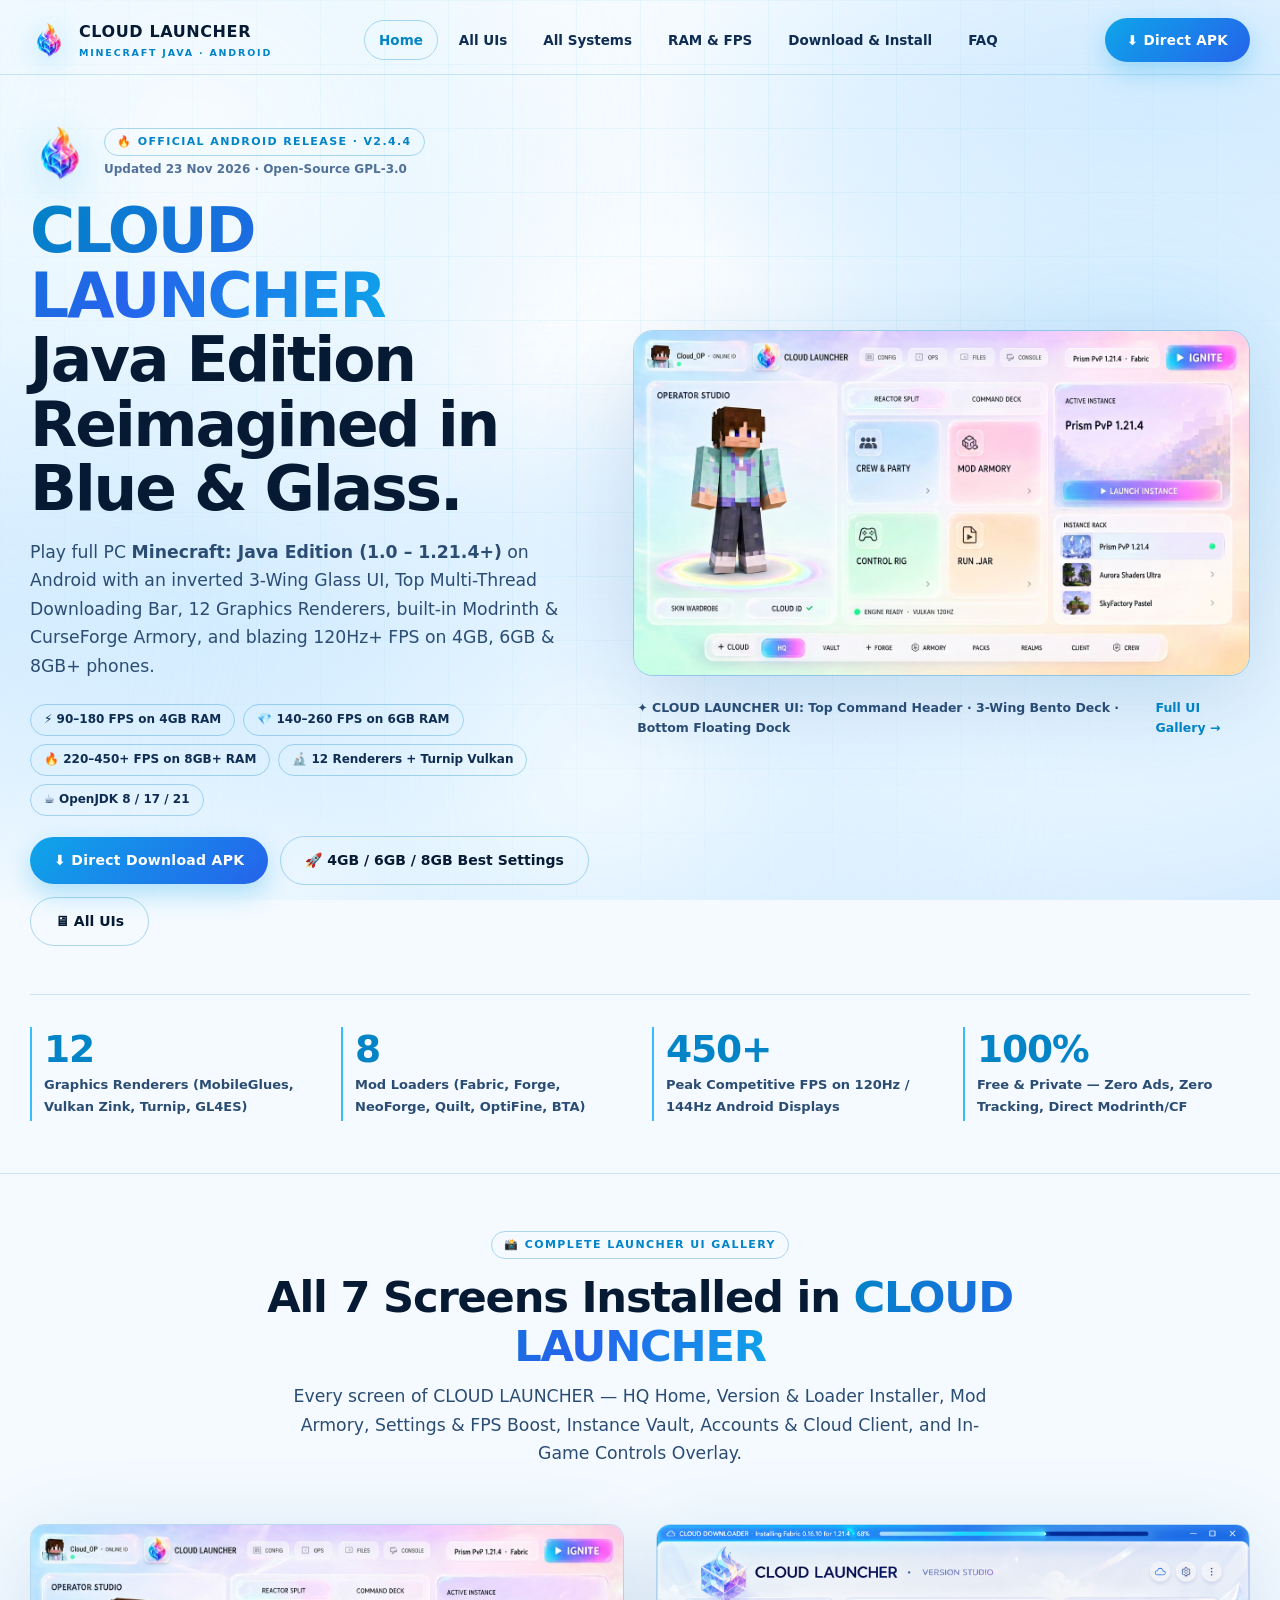
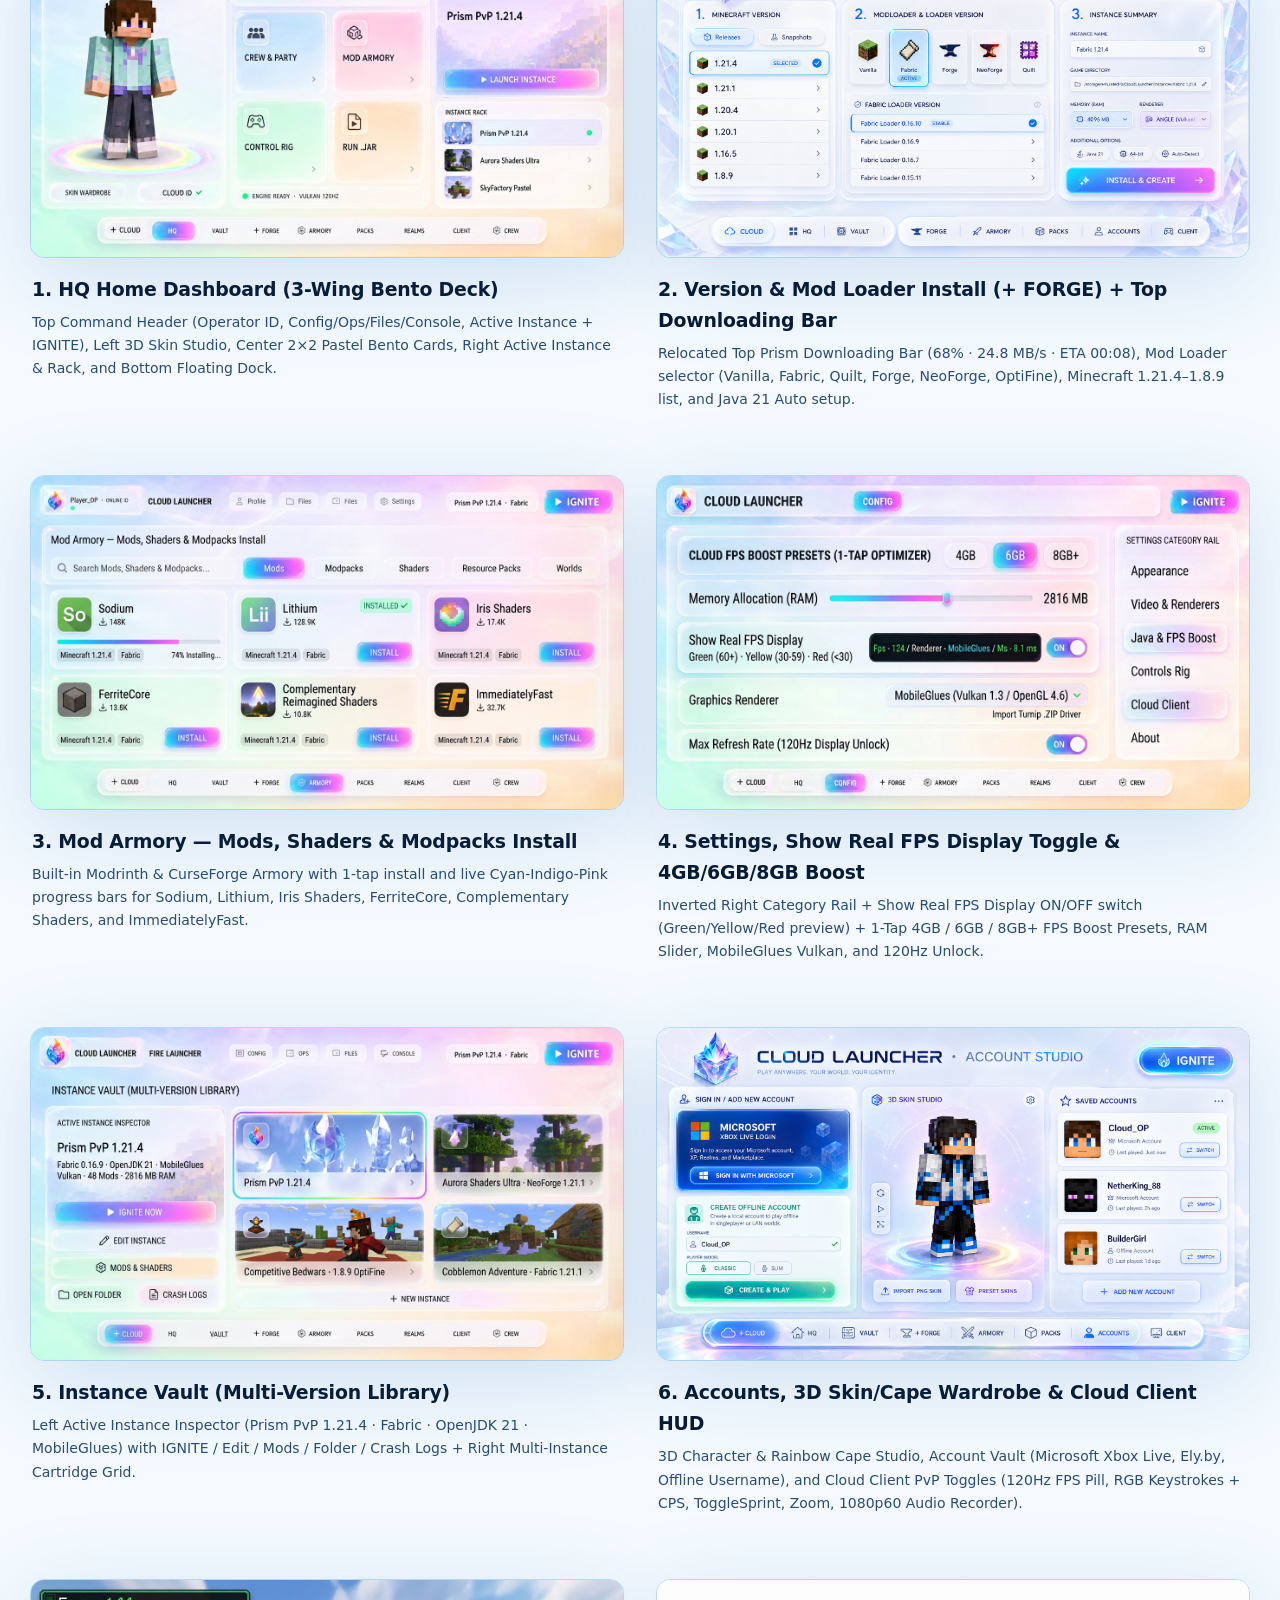
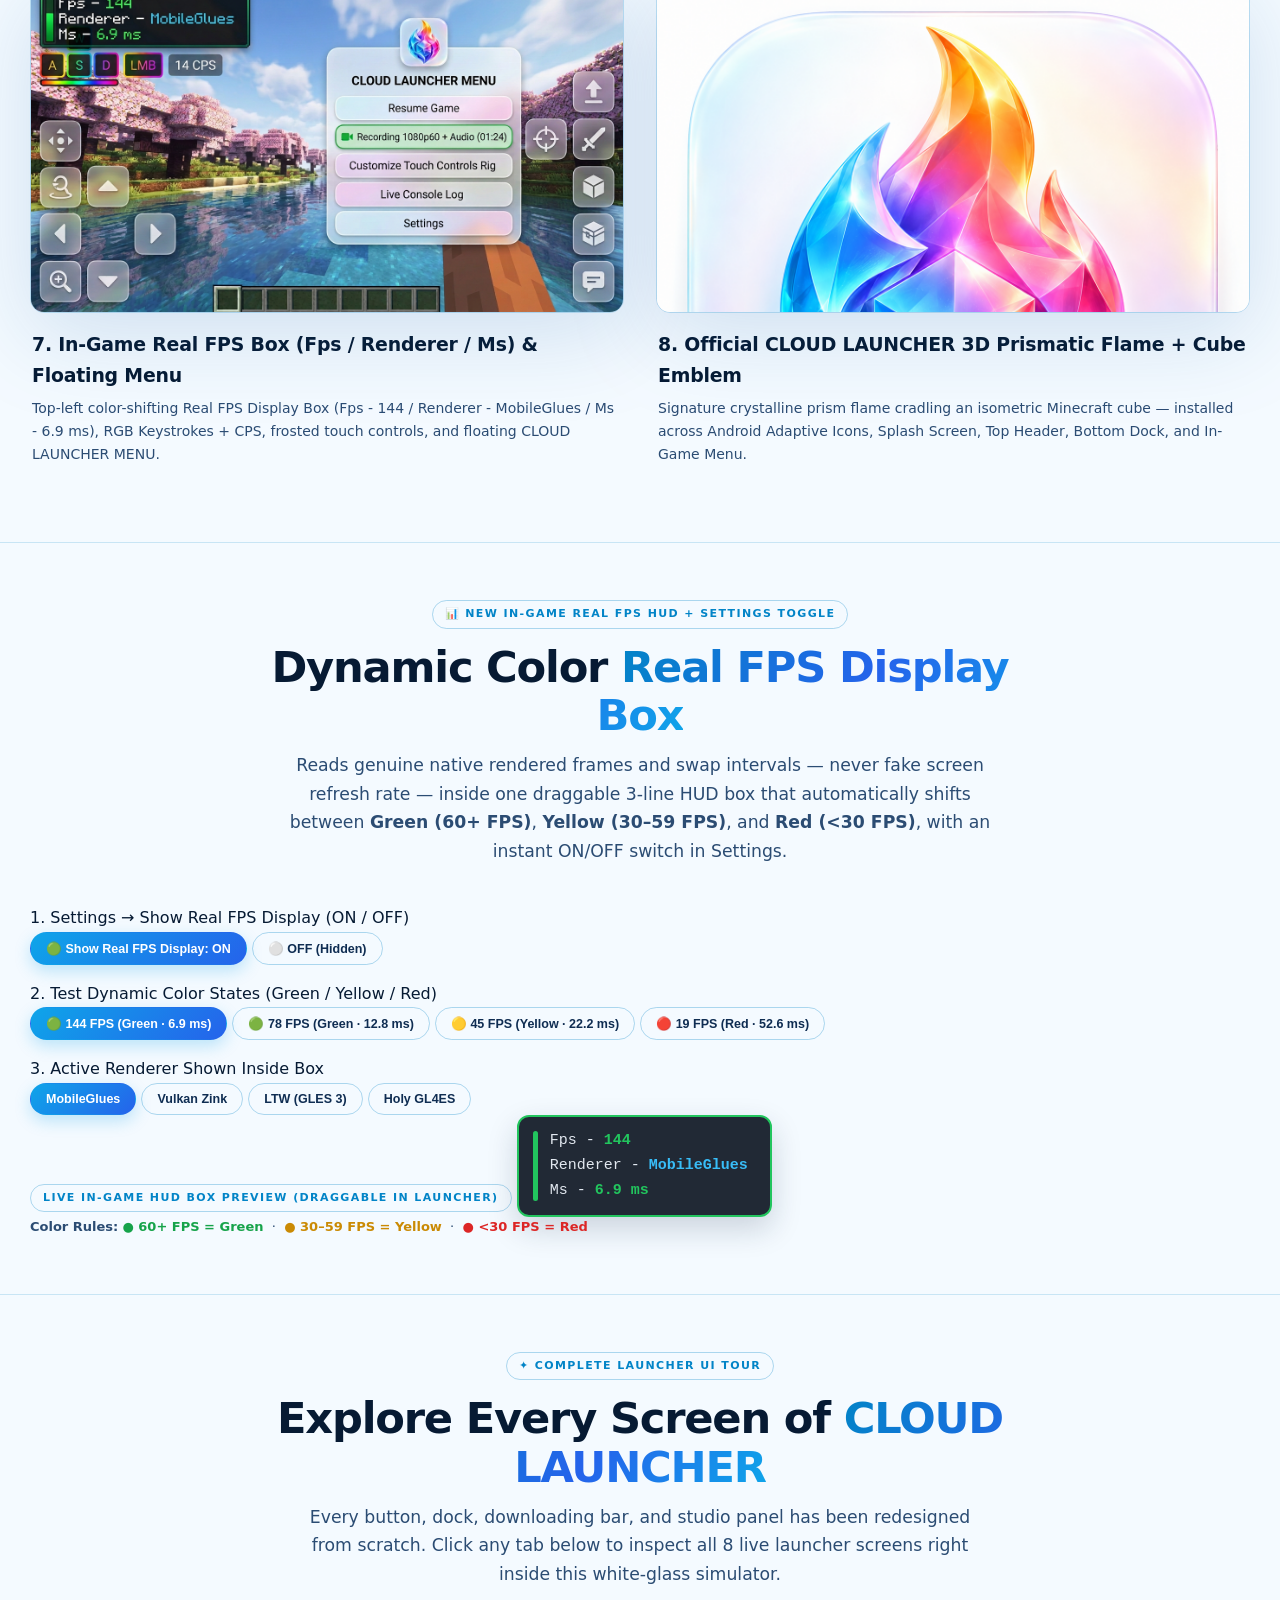
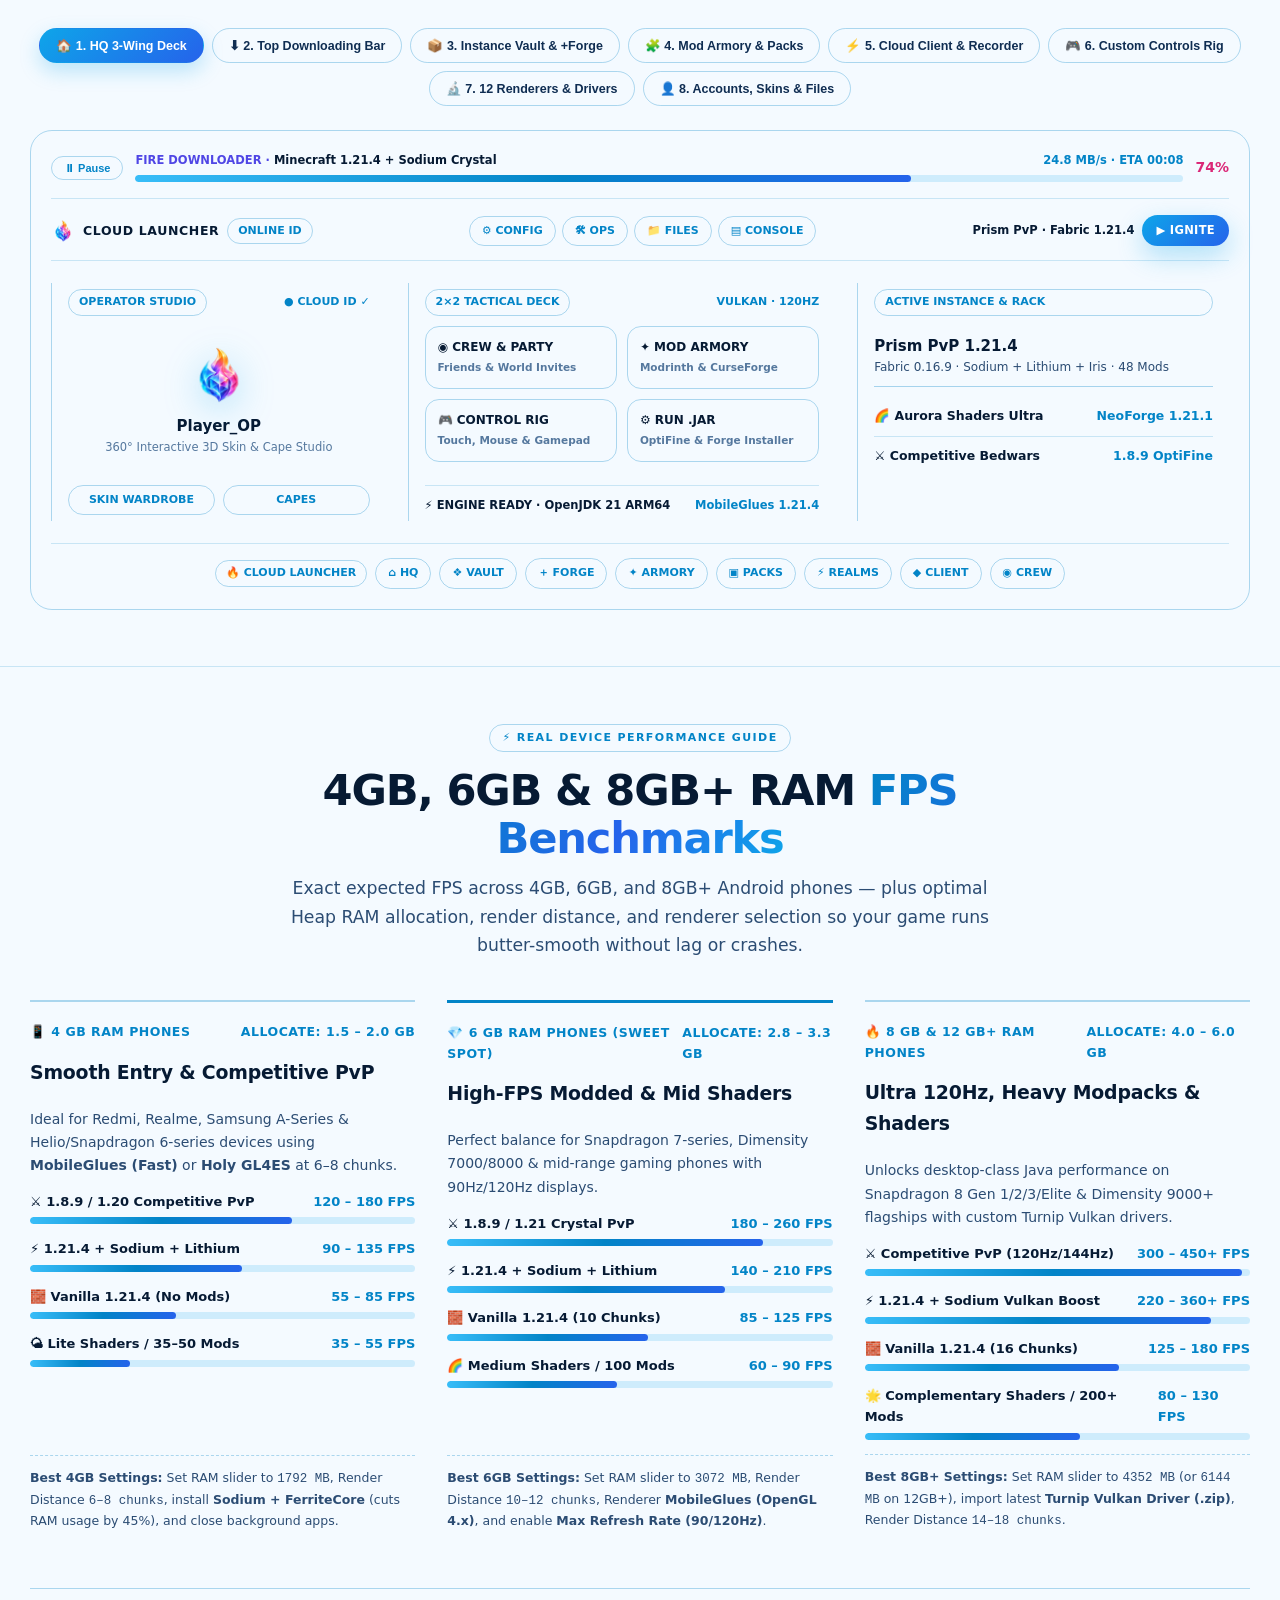
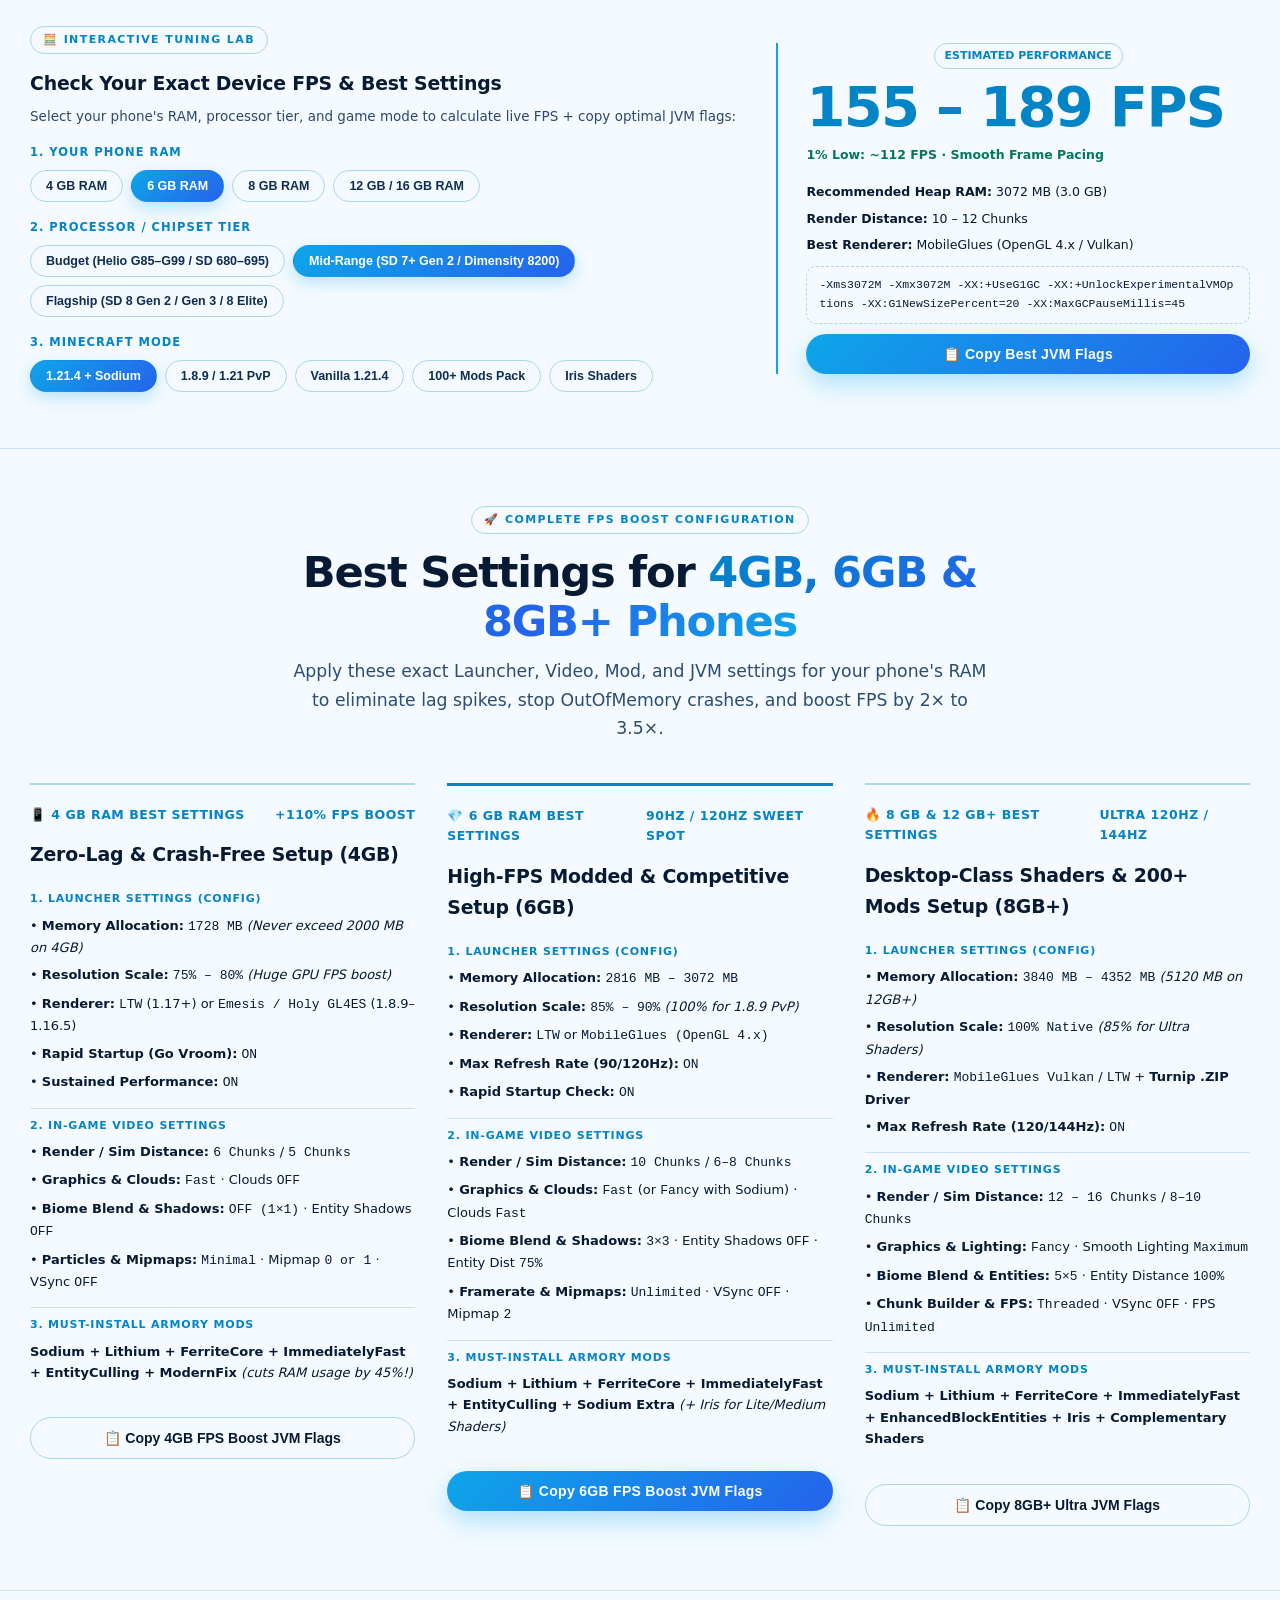
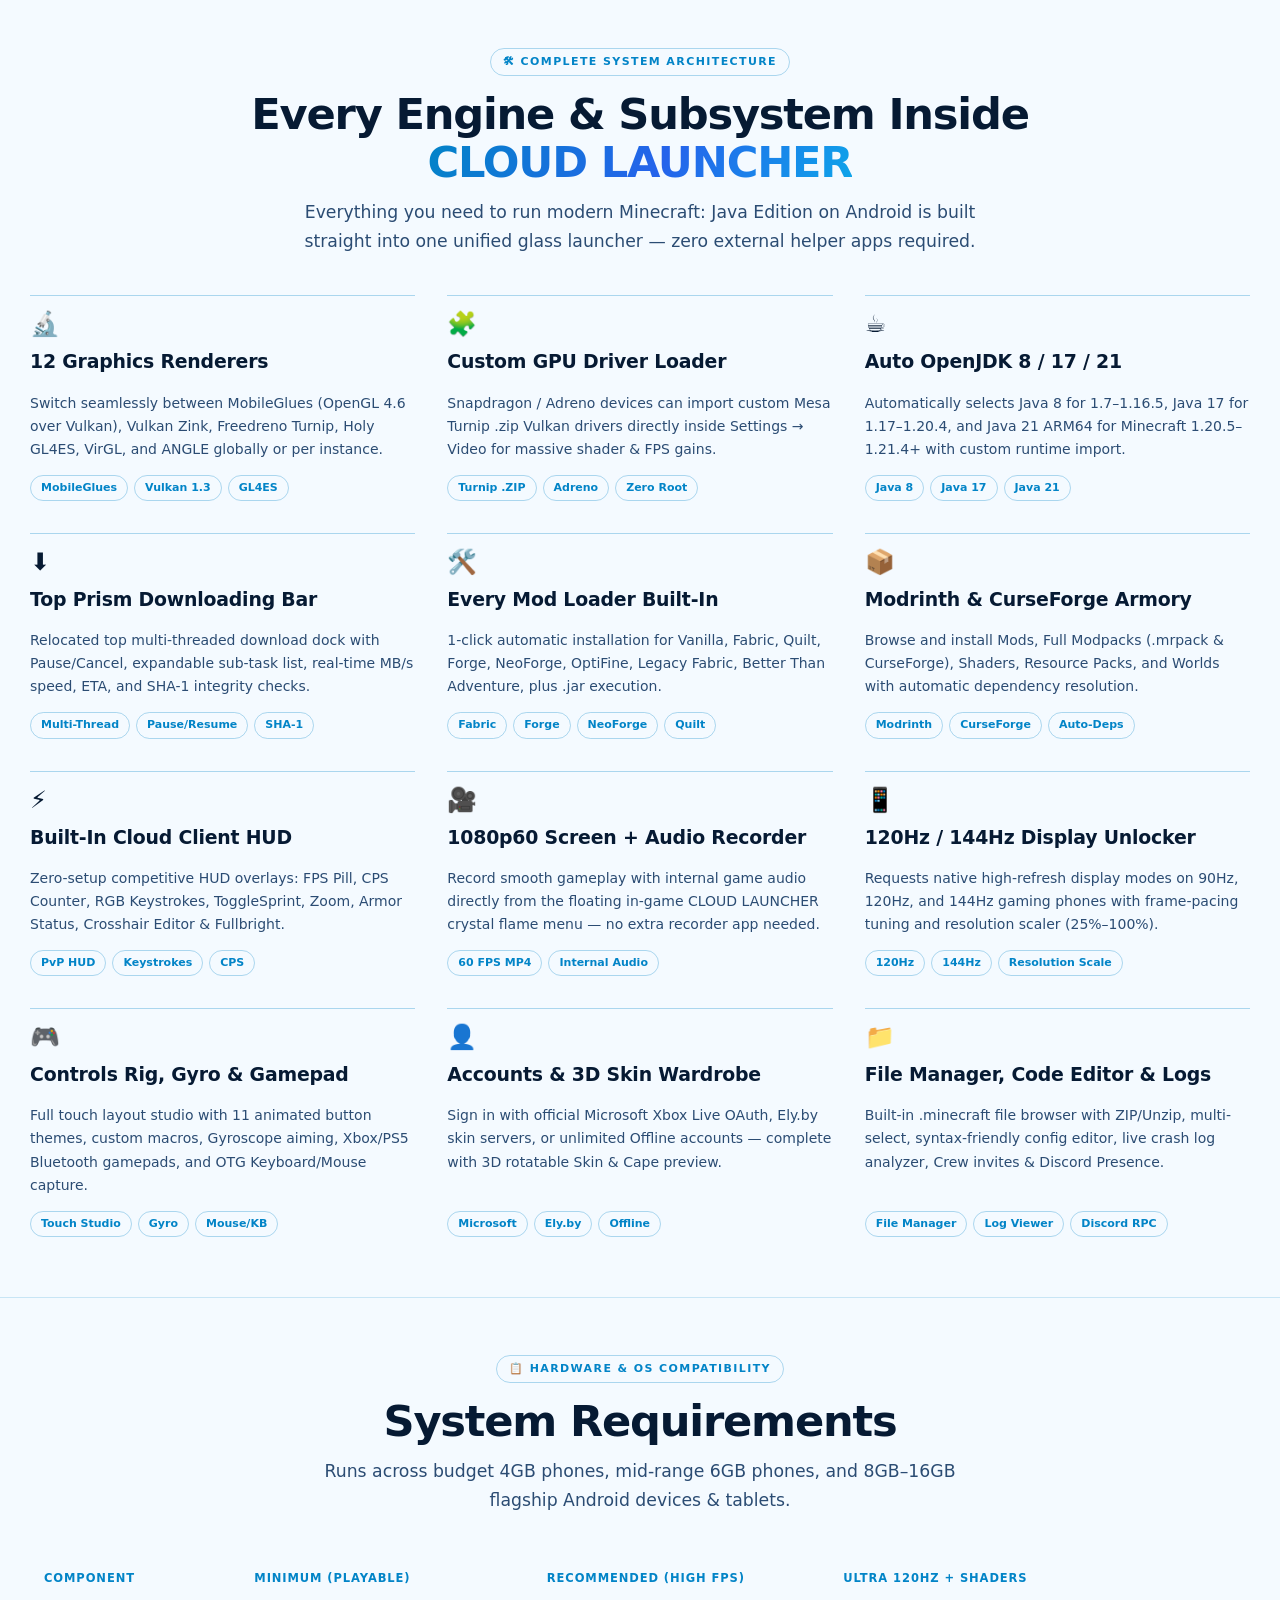
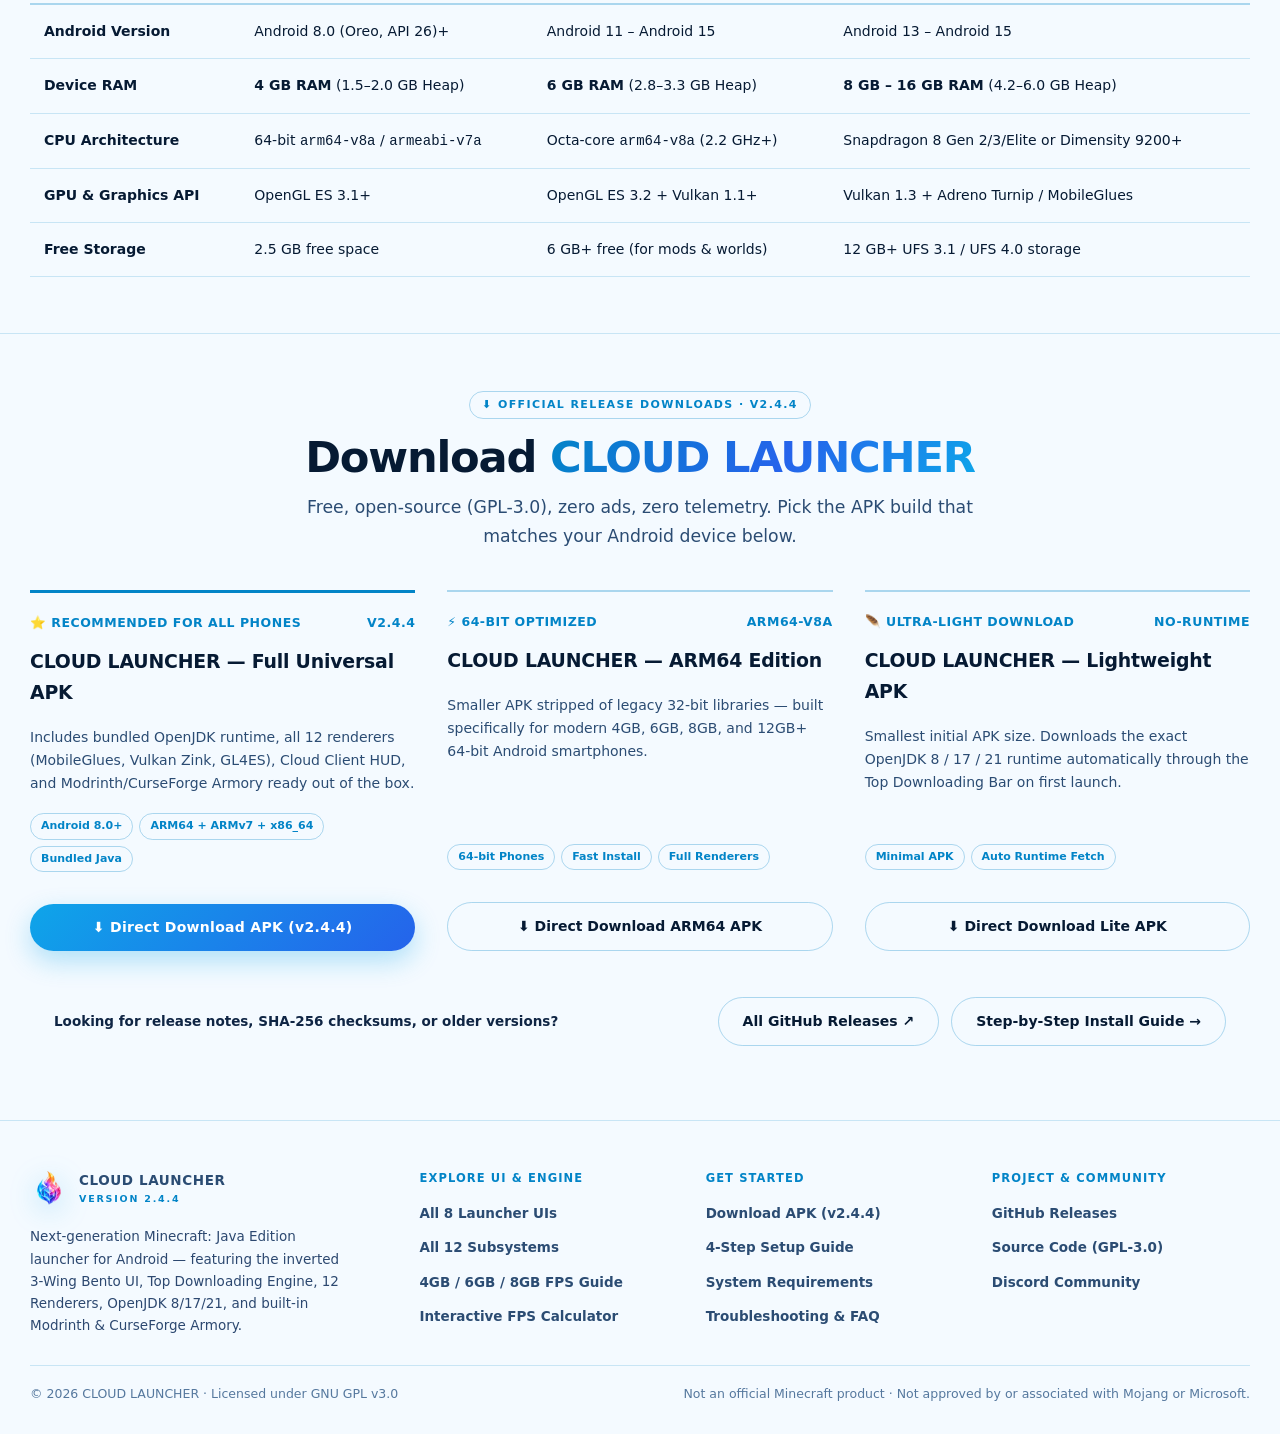
==== commit 125442f4: "Add Music section with monochrome white speaker logo, live search, 1-box song cards, background play" ====
--- a/docs/index.html
+++ b/docs/index.html
@@ -43,7 +43,7 @@
       <a href="install.html">Download & Install</a>
       <a href="faq.html">FAQ</a>
     </nav>
-    <a class="nav-cta" data-direct-apk="universal" href="https://github.com/saifanhussain678-droid/FIRE-LAUNCHER-/raw/arena/e6e0cc14-fire-launcher/apk/Cloud-Launcher.apk?v=prism3" download="Cloud-Launcher.apk">⬇ Direct APK</a>
+    <a class="nav-cta" data-direct-apk="universal" href="https://github.com/saifanhussain678-droid/FIRE-LAUNCHER-/raw/arena/e6e0cc14-fire-launcher/apk/Cloud-Launcher.apk?v=prism4" download="Cloud-Launcher.apk">⬇ Direct APK</a>
     <button class="nav-toggle" id="navToggle" type="button" aria-expanded="false" aria-controls="navLinks" aria-label="Menu">☰</button>
   </div>
 </header>
@@ -81,7 +81,7 @@
           </div>
 
           <div class="btn-row">
-            <a class="btn btn-primary" data-primary-download data-direct-apk="universal" href="https://github.com/saifanhussain678-droid/FIRE-LAUNCHER-/raw/arena/e6e0cc14-fire-launcher/apk/Cloud-Launcher.apk?v=prism3" download="Cloud-Launcher.apk">⬇ Direct Download APK</a>
+            <a class="btn btn-primary" data-primary-download data-direct-apk="universal" href="https://github.com/saifanhussain678-droid/FIRE-LAUNCHER-/raw/arena/e6e0cc14-fire-launcher/apk/Cloud-Launcher.apk?v=prism4" download="Cloud-Launcher.apk">⬇ Direct Download APK</a>
             <a class="btn btn-ghost" href="#best-settings">🚀 4GB / 6GB / 8GB Best Settings</a>
             <a class="btn btn-ghost" href="#all-ui">🖥 All UIs</a>
           </div>
@@ -790,7 +790,7 @@
             <span class="tag">ARM64 + ARMv7 + x86_64</span>
             <span class="tag">Bundled Java</span>
           </div>
-          <a class="btn btn-primary mt-20" data-primary-download data-direct-apk="universal" href="https://github.com/saifanhussain678-droid/FIRE-LAUNCHER-/raw/arena/e6e0cc14-fire-launcher/apk/Cloud-Launcher.apk?v=prism3" download="Cloud-Launcher.apk">
+          <a class="btn btn-primary mt-20" data-primary-download data-direct-apk="universal" href="https://github.com/saifanhussain678-droid/FIRE-LAUNCHER-/raw/arena/e6e0cc14-fire-launcher/apk/Cloud-Launcher.apk?v=prism4" download="Cloud-Launcher.apk">
             ⬇ Direct Download APK (v2.4.4)
           </a>
         </article>
@@ -804,7 +804,7 @@
             <span class="tag">Fast Install</span>
             <span class="tag">Full Renderers</span>
           </div>
-          <a class="btn btn-ghost mt-20" data-direct-apk="arm64" href="https://github.com/saifanhussain678-droid/FIRE-LAUNCHER-/raw/arena/e6e0cc14-fire-launcher/apk/Cloud-Launcher.apk?v=prism3" download="Cloud-Launcher.apk">
+          <a class="btn btn-ghost mt-20" data-direct-apk="arm64" href="https://github.com/saifanhussain678-droid/FIRE-LAUNCHER-/raw/arena/e6e0cc14-fire-launcher/apk/Cloud-Launcher.apk?v=prism4" download="Cloud-Launcher.apk">
             ⬇ Direct Download ARM64 APK
           </a>
         </article>
@@ -817,7 +817,7 @@
             <span class="tag">Minimal APK</span>
             <span class="tag">Auto Runtime Fetch</span>
           </div>
-          <a class="btn btn-ghost mt-20" data-direct-apk="lite" href="https://github.com/saifanhussain678-droid/FIRE-LAUNCHER-/raw/arena/e6e0cc14-fire-launcher/apk/Cloud-Launcher.apk?v=prism3" download="Cloud-Launcher.apk">
+          <a class="btn btn-ghost mt-20" data-direct-apk="lite" href="https://github.com/saifanhussain678-droid/FIRE-LAUNCHER-/raw/arena/e6e0cc14-fire-launcher/apk/Cloud-Launcher.apk?v=prism4" download="Cloud-Launcher.apk">
             ⬇ Direct Download Lite APK
           </a>
         </article>
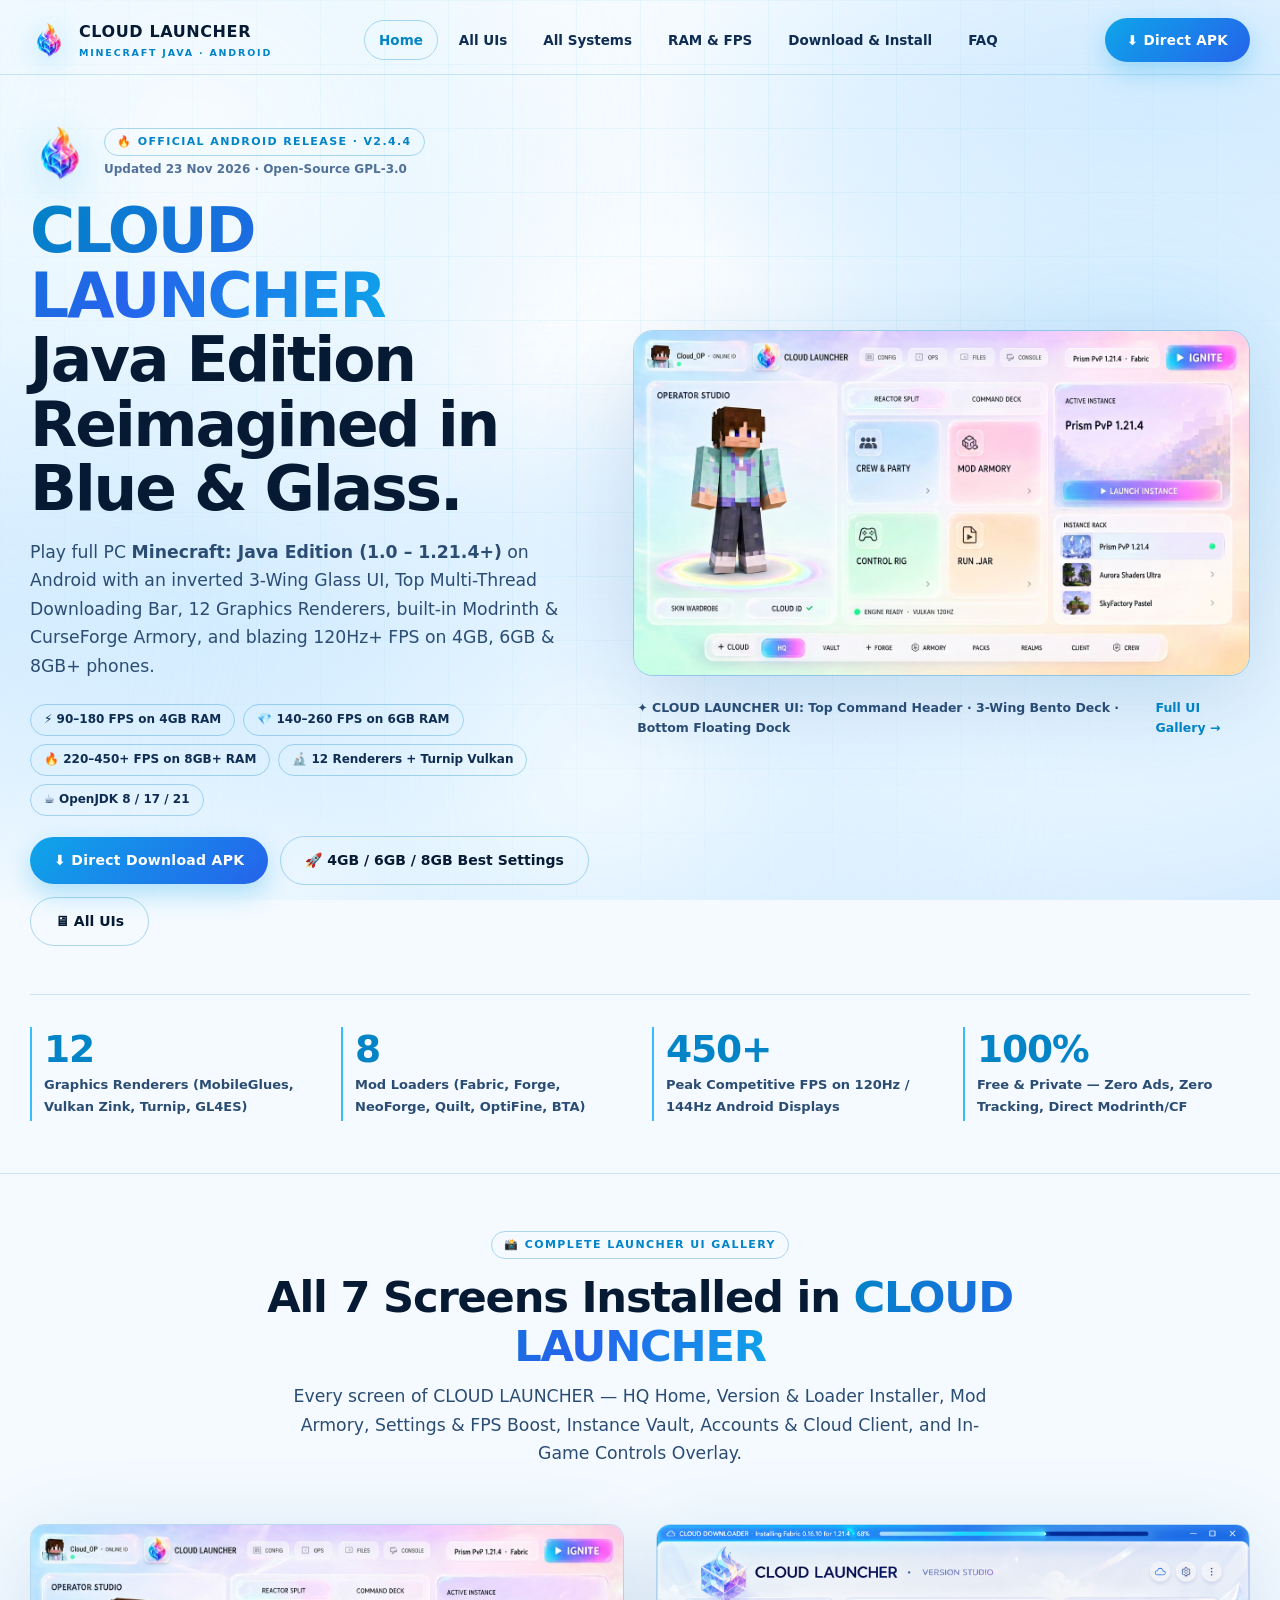
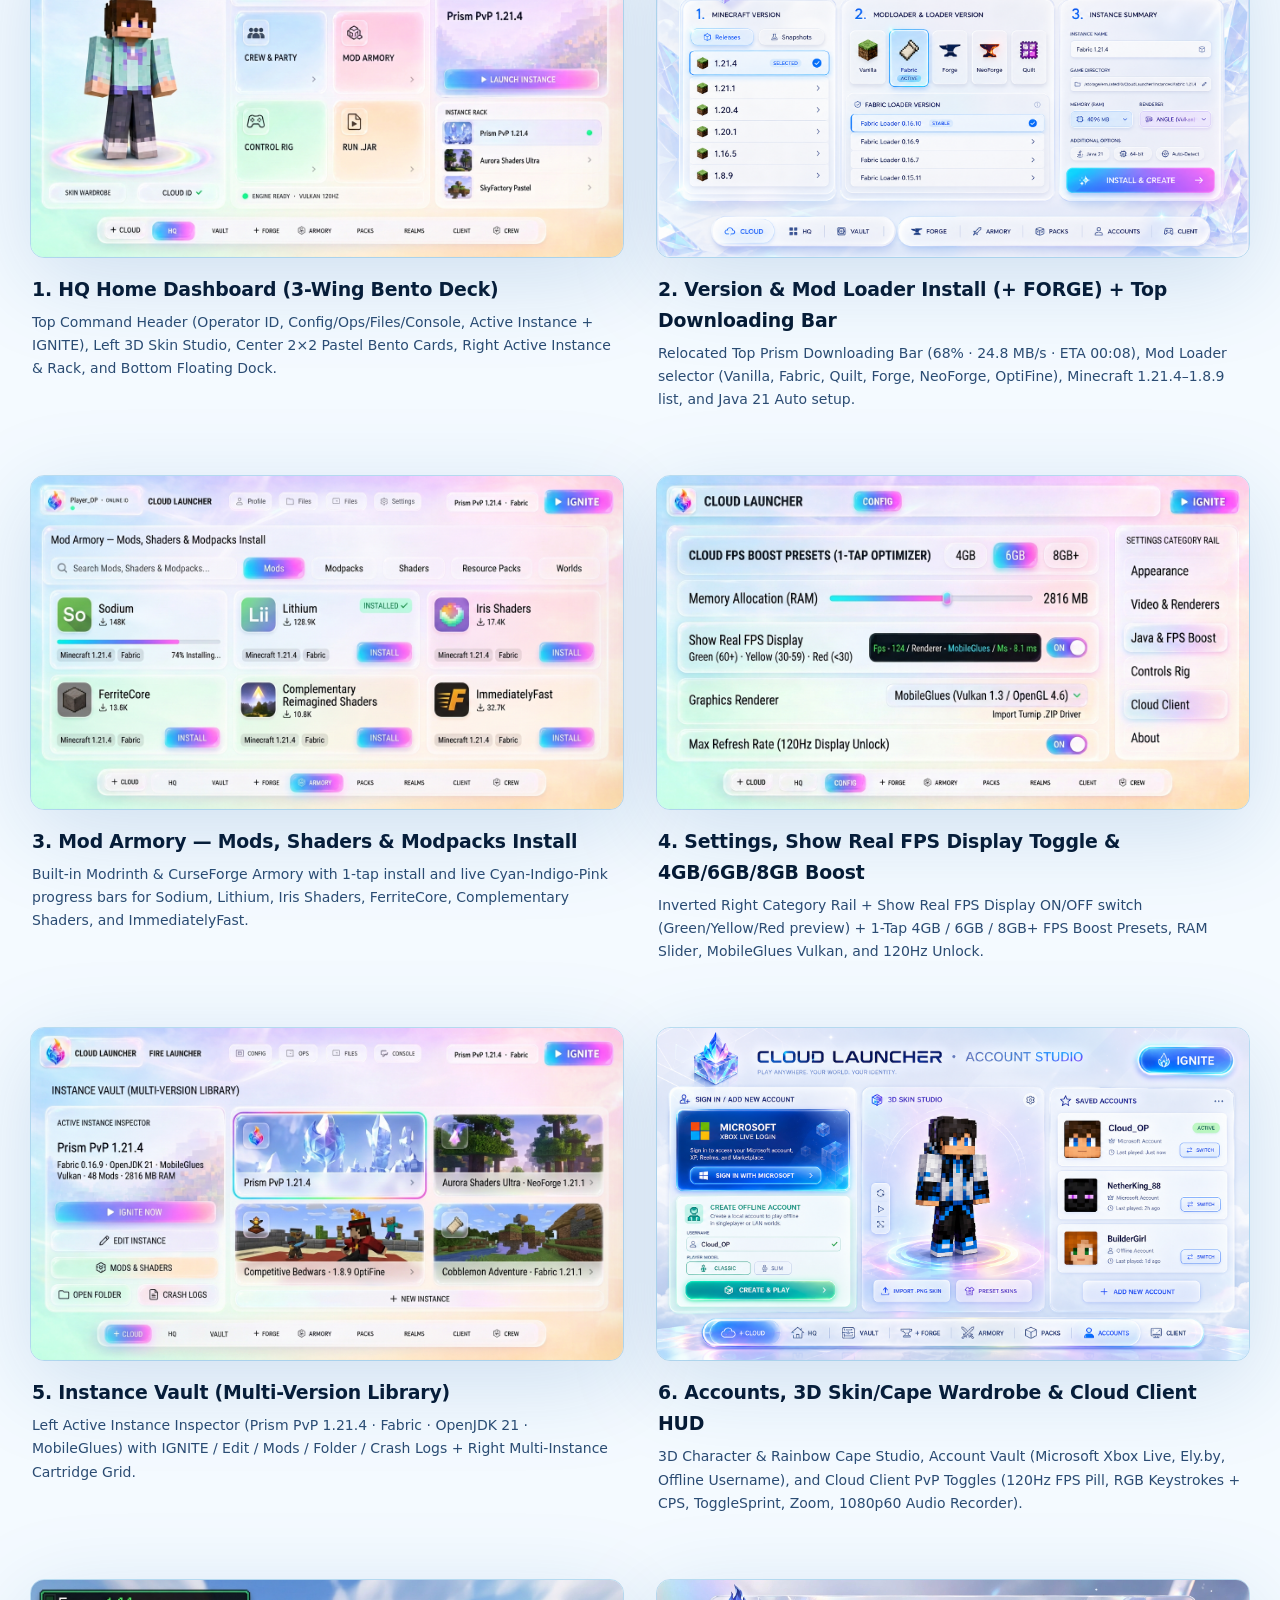
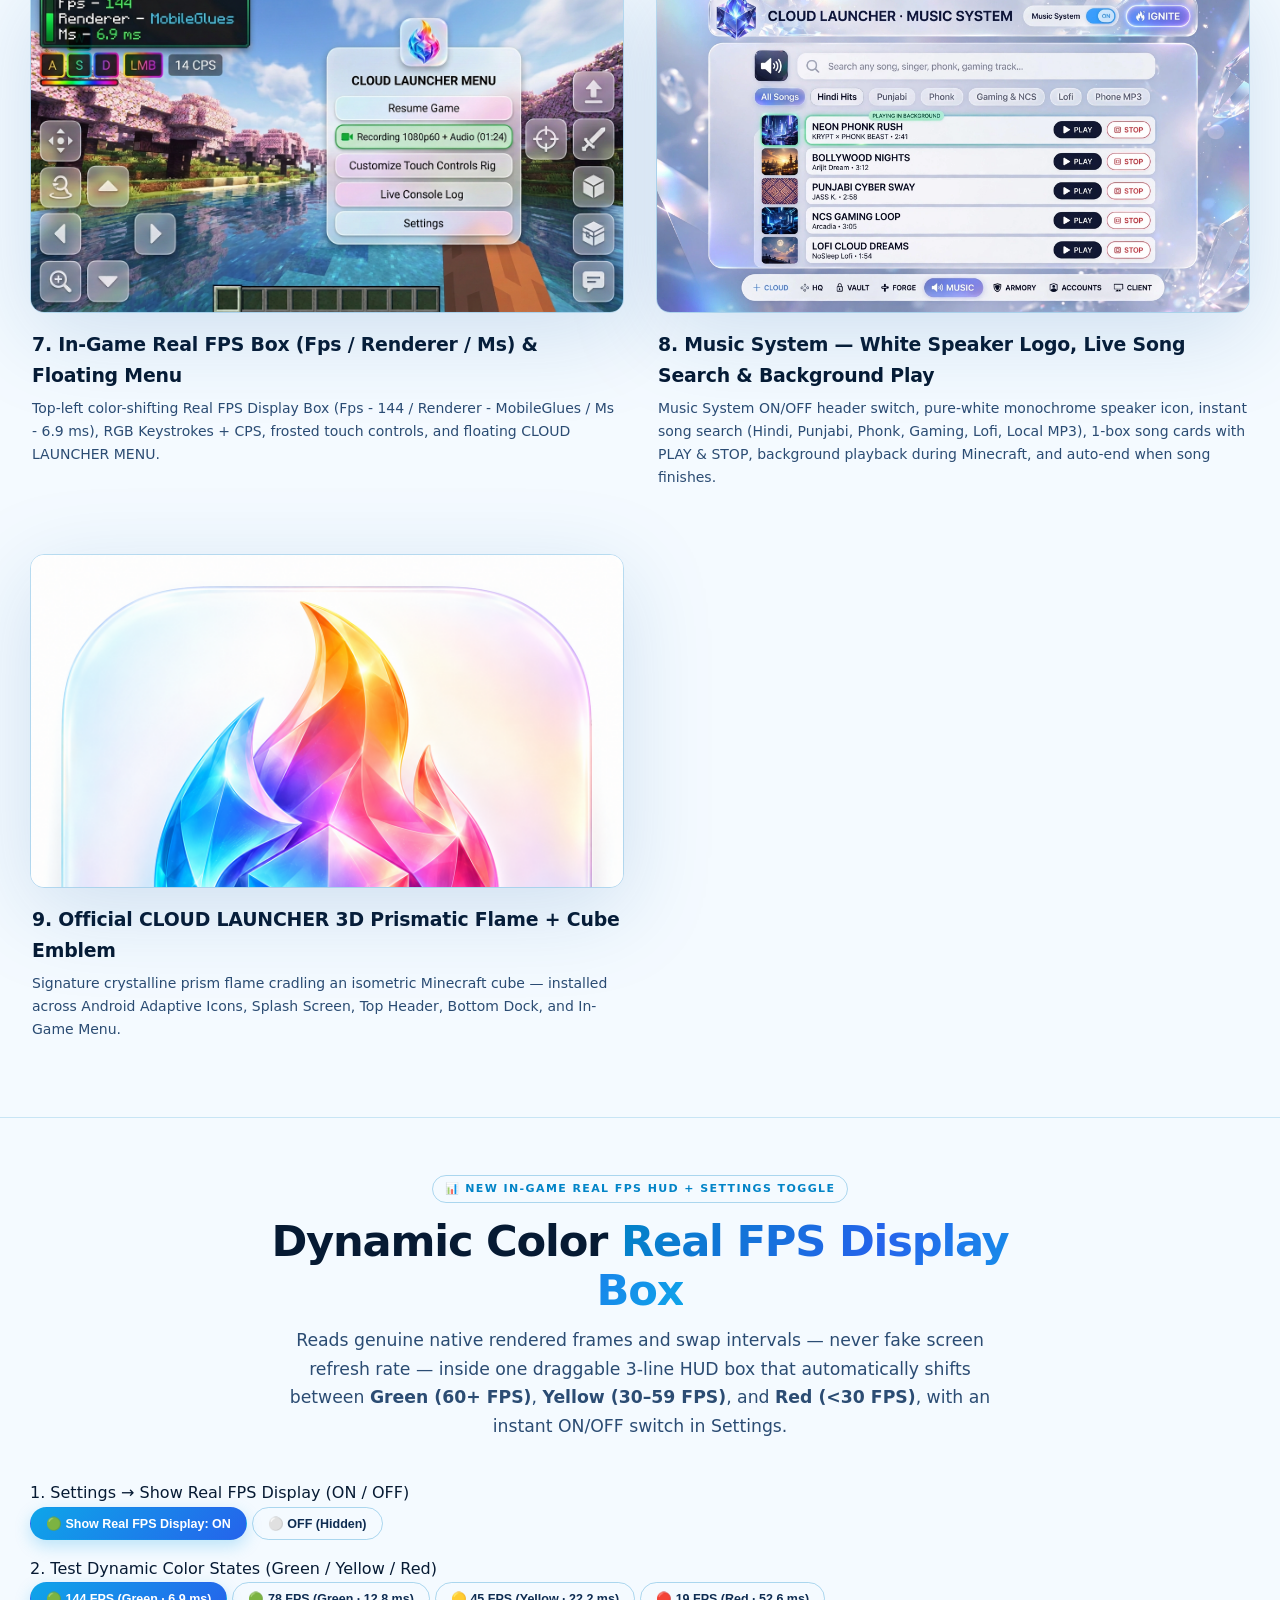
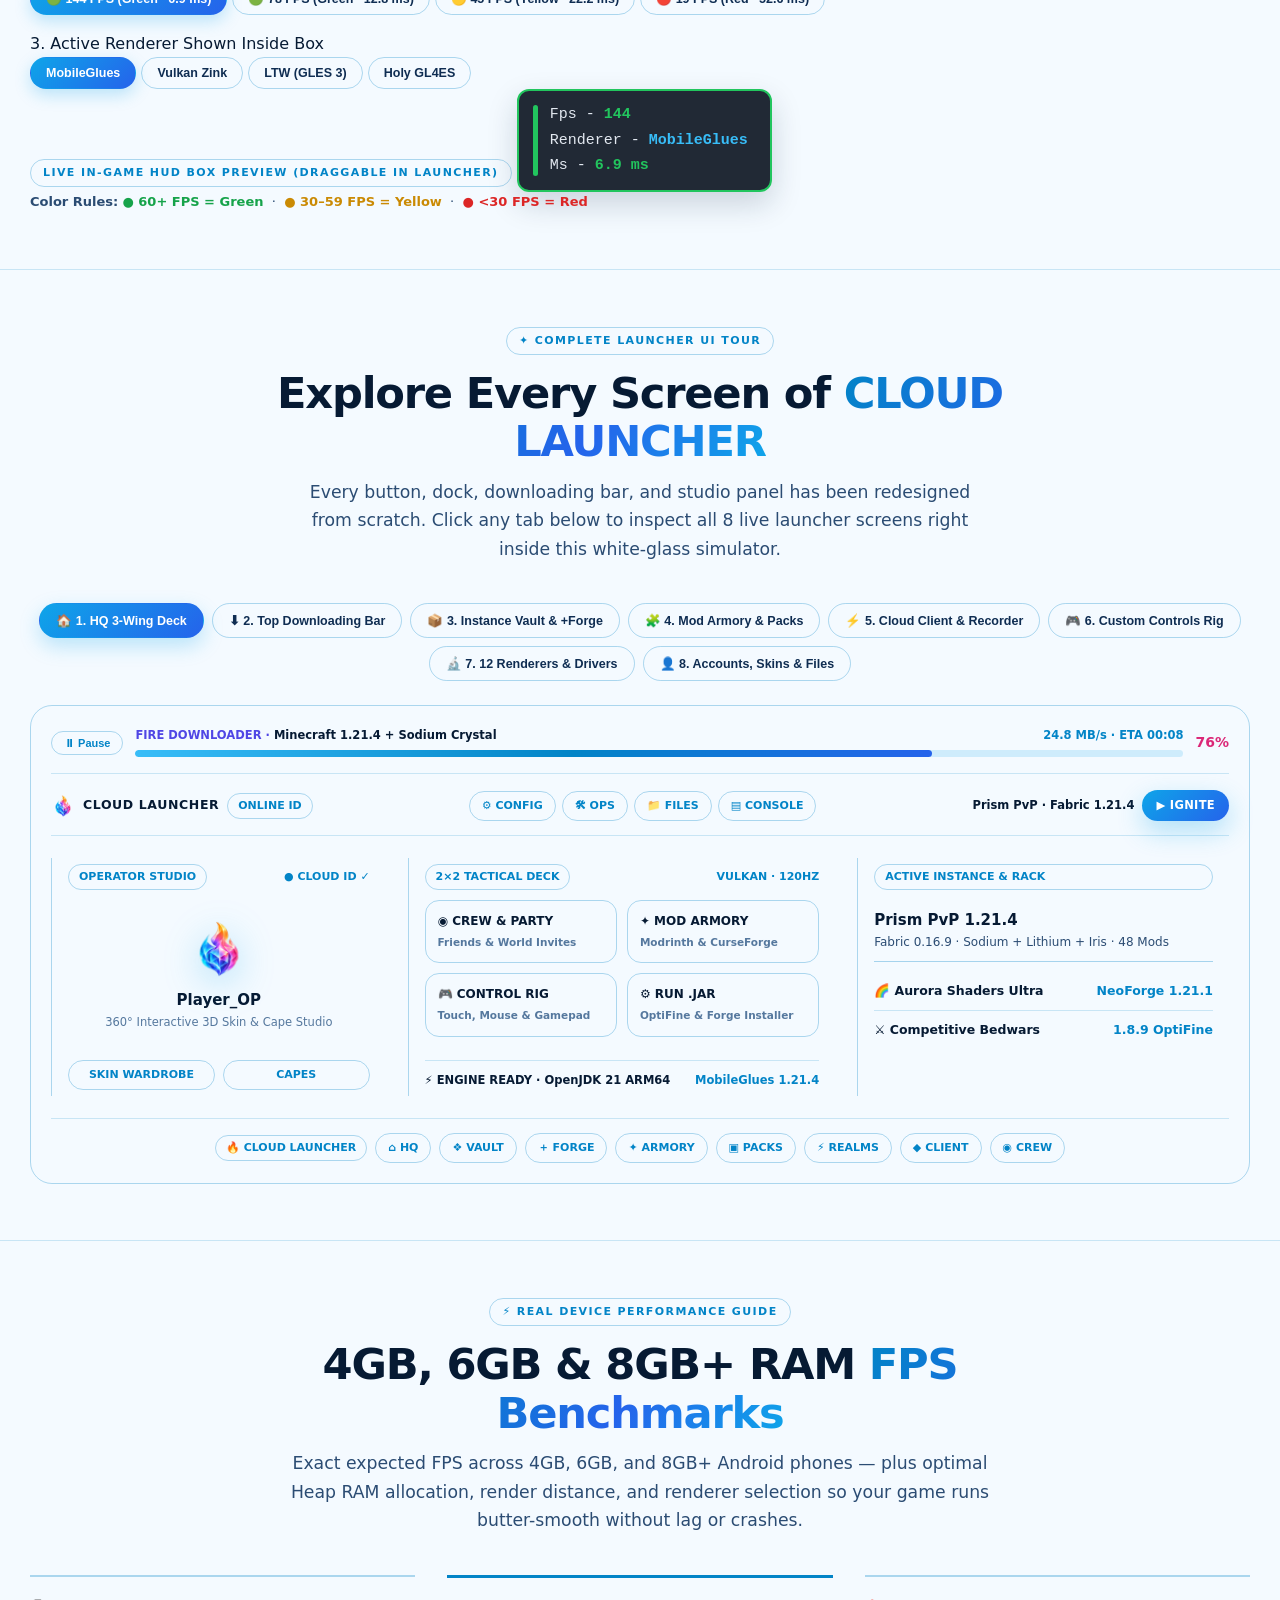
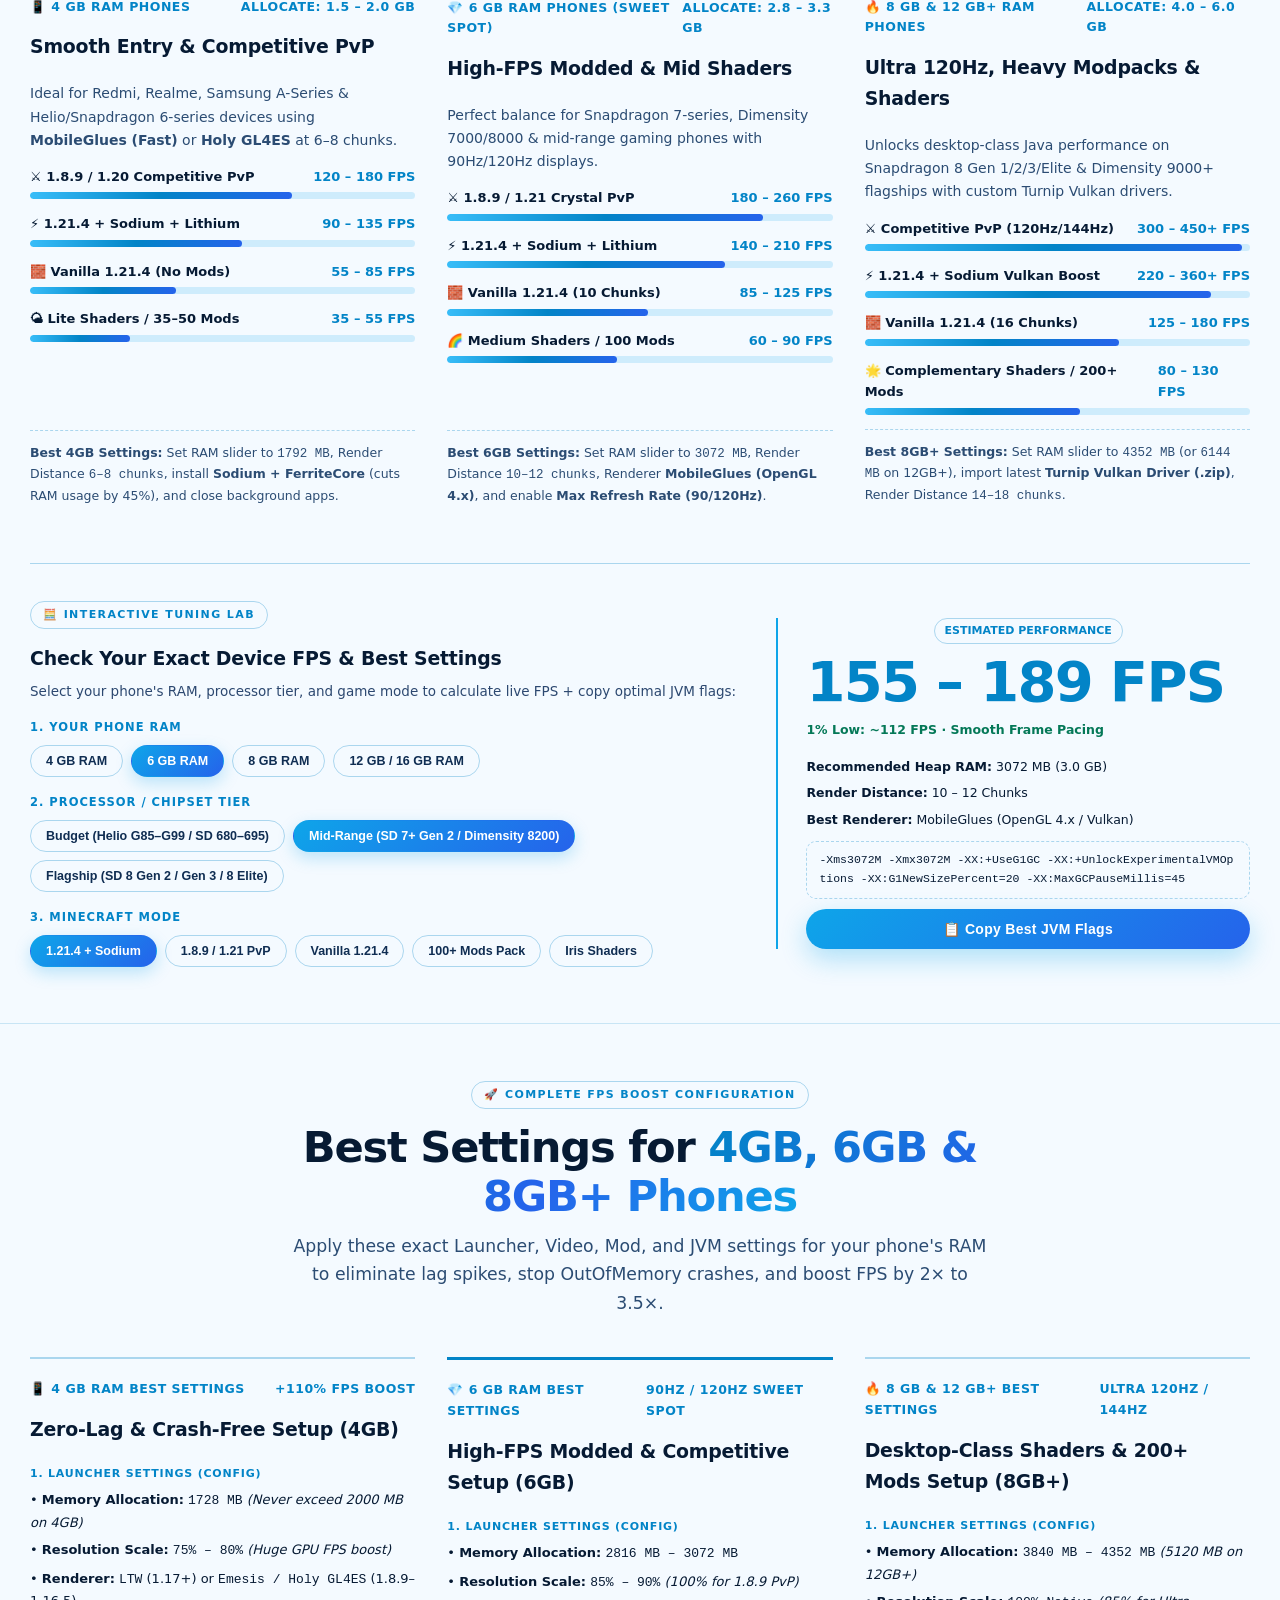
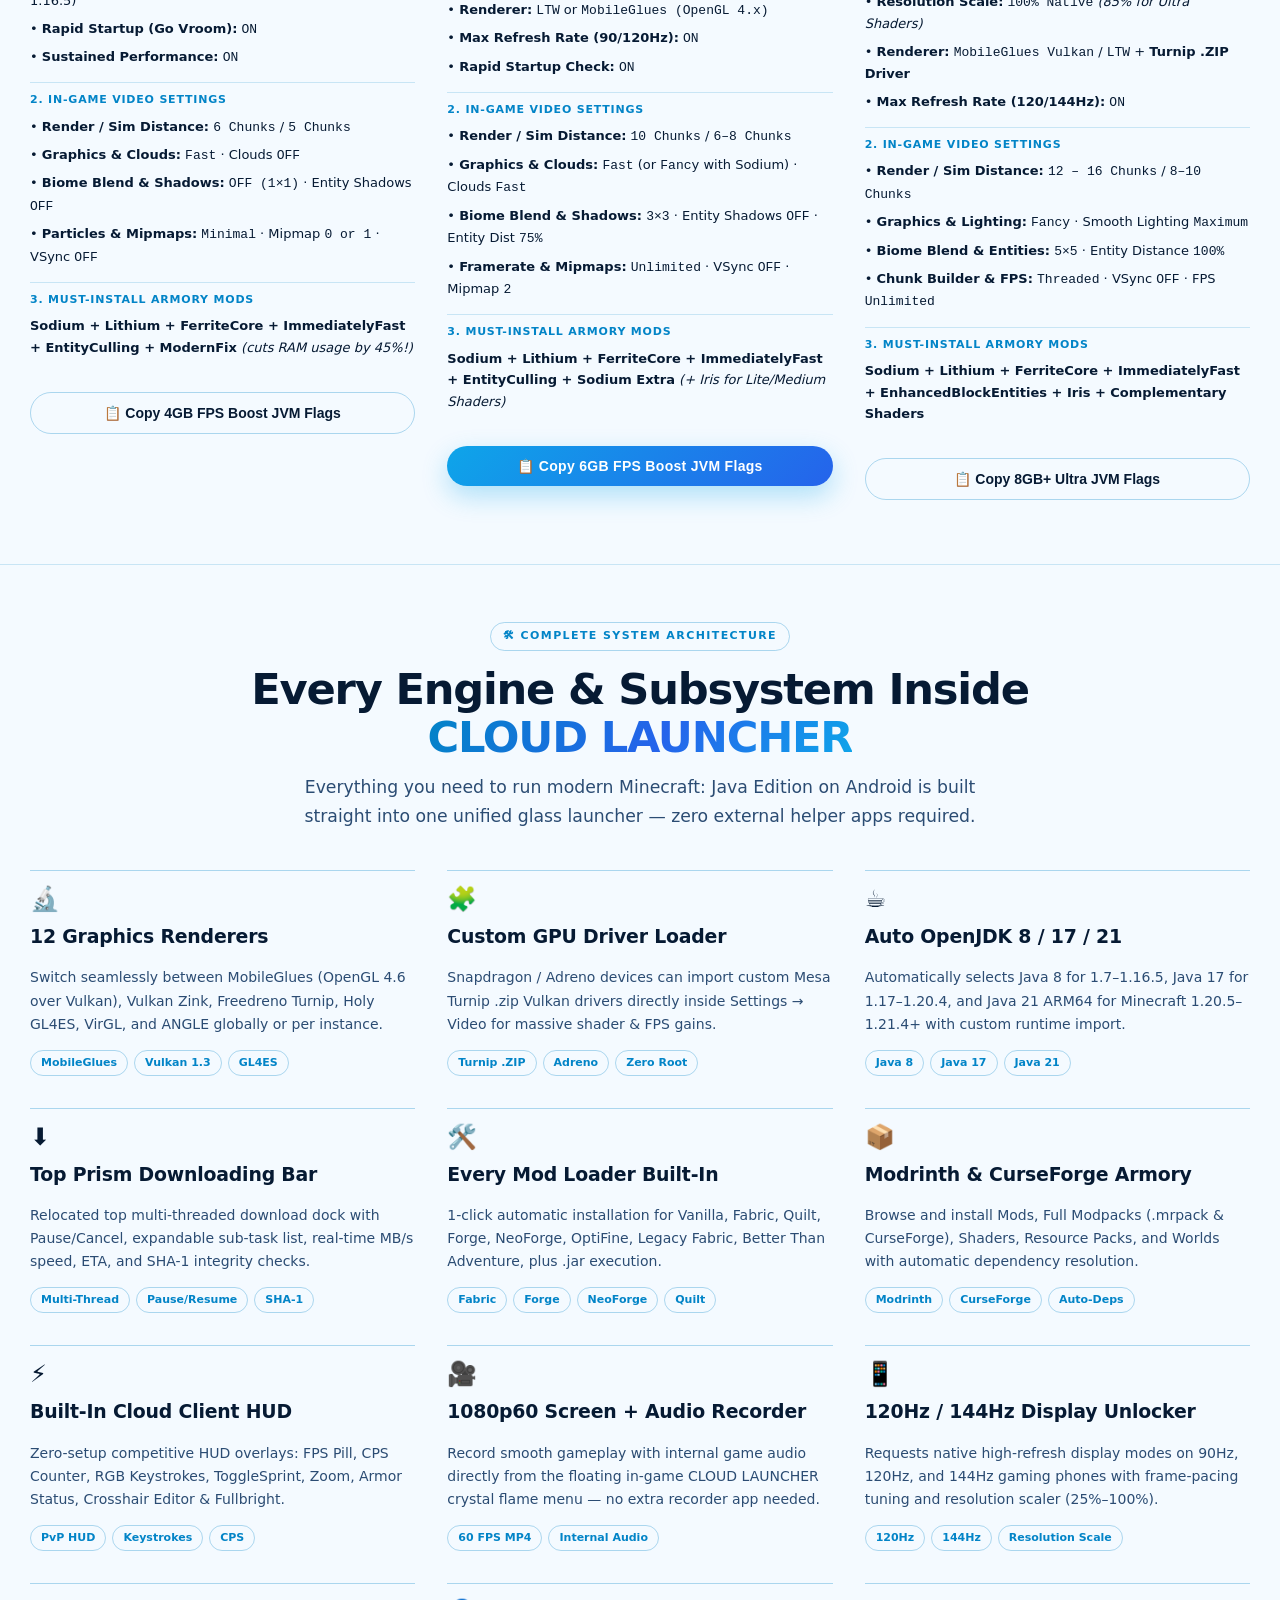
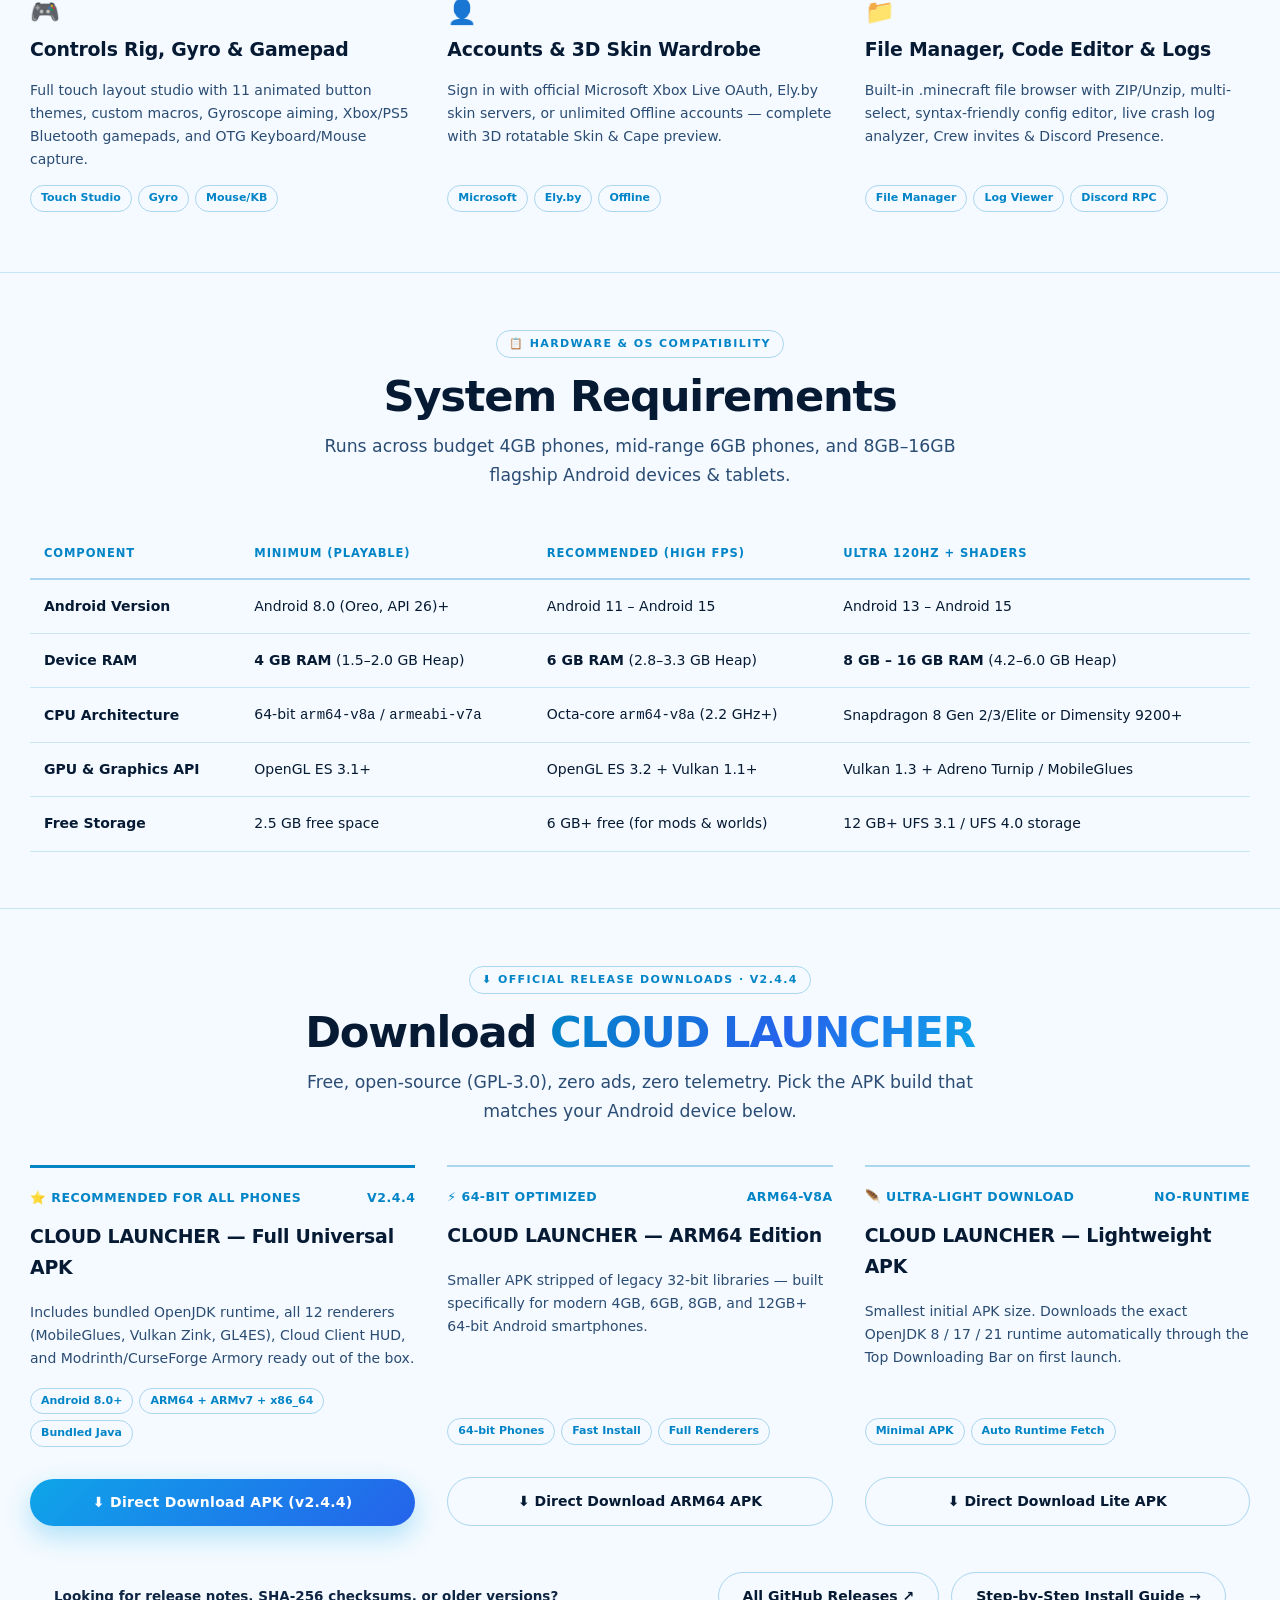
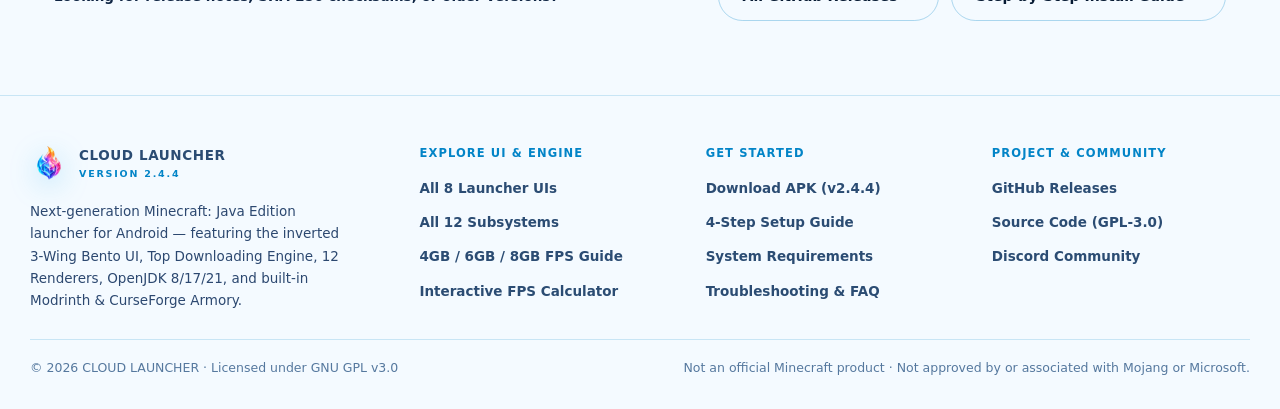
==== commit 3c3178f8: "Apply selected Option 2 Music System UI + Music System ON/OFF toggle in APK & website Co-authored-by" ====
--- a/docs/index.html
+++ b/docs/index.html
@@ -43,7 +43,7 @@
       <a href="install.html">Download & Install</a>
       <a href="faq.html">FAQ</a>
     </nav>
-    <a class="nav-cta" data-direct-apk="universal" href="https://github.com/saifanhussain678-droid/FIRE-LAUNCHER-/raw/arena/e6e0cc14-fire-launcher/apk/Cloud-Launcher.apk?v=prism4" download="Cloud-Launcher.apk">⬇ Direct APK</a>
+    <a class="nav-cta" data-direct-apk="universal" href="https://github.com/saifanhussain678-droid/FIRE-LAUNCHER-/raw/arena/e6e0cc14-fire-launcher/apk/Cloud-Launcher.apk?v=prism5" download="Cloud-Launcher.apk">⬇ Direct APK</a>
     <button class="nav-toggle" id="navToggle" type="button" aria-expanded="false" aria-controls="navLinks" aria-label="Menu">☰</button>
   </div>
 </header>
@@ -81,7 +81,7 @@
           </div>
 
           <div class="btn-row">
-            <a class="btn btn-primary" data-primary-download data-direct-apk="universal" href="https://github.com/saifanhussain678-droid/FIRE-LAUNCHER-/raw/arena/e6e0cc14-fire-launcher/apk/Cloud-Launcher.apk?v=prism4" download="Cloud-Launcher.apk">⬇ Direct Download APK</a>
+            <a class="btn btn-primary" data-primary-download data-direct-apk="universal" href="https://github.com/saifanhussain678-droid/FIRE-LAUNCHER-/raw/arena/e6e0cc14-fire-launcher/apk/Cloud-Launcher.apk?v=prism5" download="Cloud-Launcher.apk">⬇ Direct Download APK</a>
             <a class="btn btn-ghost" href="#best-settings">🚀 4GB / 6GB / 8GB Best Settings</a>
             <a class="btn btn-ghost" href="#all-ui">🖥 All UIs</a>
           </div>
@@ -194,11 +194,20 @@
           </div>
         </article>
         <article class="card" style="padding:16px 0;display:flex;flex-direction:column;gap:12px">
+          <a href="assets/screenshots/fire-ui-music-studio.png" target="_blank" rel="noopener" class="showcase-frame" style="aspect-ratio:16/9;display:grid;place-items:center;border-radius:14px;overflow:hidden;border:1px solid rgba(2,132,199,0.22)">
+            <img src="assets/screenshots/fire-ui-music-studio.png" alt="8. Music System — White Speaker Logo, Live Song Search & Background Play" loading="lazy" style="width:100%;height:100%;object-fit:cover">
+          </a>
+          <div style="padding:4px 2px">
+            <h3>8. Music System — White Speaker Logo, Live Song Search & Background Play</h3>
+            <p>Music System ON/OFF header switch, pure-white monochrome speaker icon, instant song search (Hindi, Punjabi, Phonk, Gaming, Lofi, Local MP3), 1-box song cards with PLAY & STOP, background playback during Minecraft, and auto-end when song finishes.</p>
+          </div>
+        </article>
+        <article class="card" style="padding:16px 0;display:flex;flex-direction:column;gap:12px">
           <a href="assets/branding/fire-launcher-logo.png" target="_blank" rel="noopener" class="showcase-frame" style="aspect-ratio:16/9;display:grid;place-items:center;border-radius:14px;overflow:hidden;border:1px solid rgba(2,132,199,0.22)">
-            <img src="assets/branding/fire-launcher-logo.png" alt="8. Official CLOUD LAUNCHER 3D Prismatic Flame + Cube Emblem" loading="lazy" style="width:100%;height:100%;object-fit:cover">
+            <img src="assets/branding/fire-launcher-logo.png" alt="9. Official CLOUD LAUNCHER 3D Prismatic Flame + Cube Emblem" loading="lazy" style="width:100%;height:100%;object-fit:cover">
           </a>
           <div style="padding:4px 2px">
-            <h3>8. Official CLOUD LAUNCHER 3D Prismatic Flame + Cube Emblem</h3>
+            <h3>9. Official CLOUD LAUNCHER 3D Prismatic Flame + Cube Emblem</h3>
             <p>Signature crystalline prism flame cradling an isometric Minecraft cube — installed across Android Adaptive Icons, Splash Screen, Top Header, Bottom Dock, and In-Game Menu.</p>
           </div>
         </article>
@@ -790,7 +799,7 @@
             <span class="tag">ARM64 + ARMv7 + x86_64</span>
             <span class="tag">Bundled Java</span>
           </div>
-          <a class="btn btn-primary mt-20" data-primary-download data-direct-apk="universal" href="https://github.com/saifanhussain678-droid/FIRE-LAUNCHER-/raw/arena/e6e0cc14-fire-launcher/apk/Cloud-Launcher.apk?v=prism4" download="Cloud-Launcher.apk">
+          <a class="btn btn-primary mt-20" data-primary-download data-direct-apk="universal" href="https://github.com/saifanhussain678-droid/FIRE-LAUNCHER-/raw/arena/e6e0cc14-fire-launcher/apk/Cloud-Launcher.apk?v=prism5" download="Cloud-Launcher.apk">
             ⬇ Direct Download APK (v2.4.4)
           </a>
         </article>
@@ -804,7 +813,7 @@
             <span class="tag">Fast Install</span>
             <span class="tag">Full Renderers</span>
           </div>
-          <a class="btn btn-ghost mt-20" data-direct-apk="arm64" href="https://github.com/saifanhussain678-droid/FIRE-LAUNCHER-/raw/arena/e6e0cc14-fire-launcher/apk/Cloud-Launcher.apk?v=prism4" download="Cloud-Launcher.apk">
+          <a class="btn btn-ghost mt-20" data-direct-apk="arm64" href="https://github.com/saifanhussain678-droid/FIRE-LAUNCHER-/raw/arena/e6e0cc14-fire-launcher/apk/Cloud-Launcher.apk?v=prism5" download="Cloud-Launcher.apk">
             ⬇ Direct Download ARM64 APK
           </a>
         </article>
@@ -817,7 +826,7 @@
             <span class="tag">Minimal APK</span>
             <span class="tag">Auto Runtime Fetch</span>
           </div>
-          <a class="btn btn-ghost mt-20" data-direct-apk="lite" href="https://github.com/saifanhussain678-droid/FIRE-LAUNCHER-/raw/arena/e6e0cc14-fire-launcher/apk/Cloud-Launcher.apk?v=prism4" download="Cloud-Launcher.apk">
+          <a class="btn btn-ghost mt-20" data-direct-apk="lite" href="https://github.com/saifanhussain678-droid/FIRE-LAUNCHER-/raw/arena/e6e0cc14-fire-launcher/apk/Cloud-Launcher.apk?v=prism5" download="Cloud-Launcher.apk">
             ⬇ Direct Download Lite APK
           </a>
         </article>
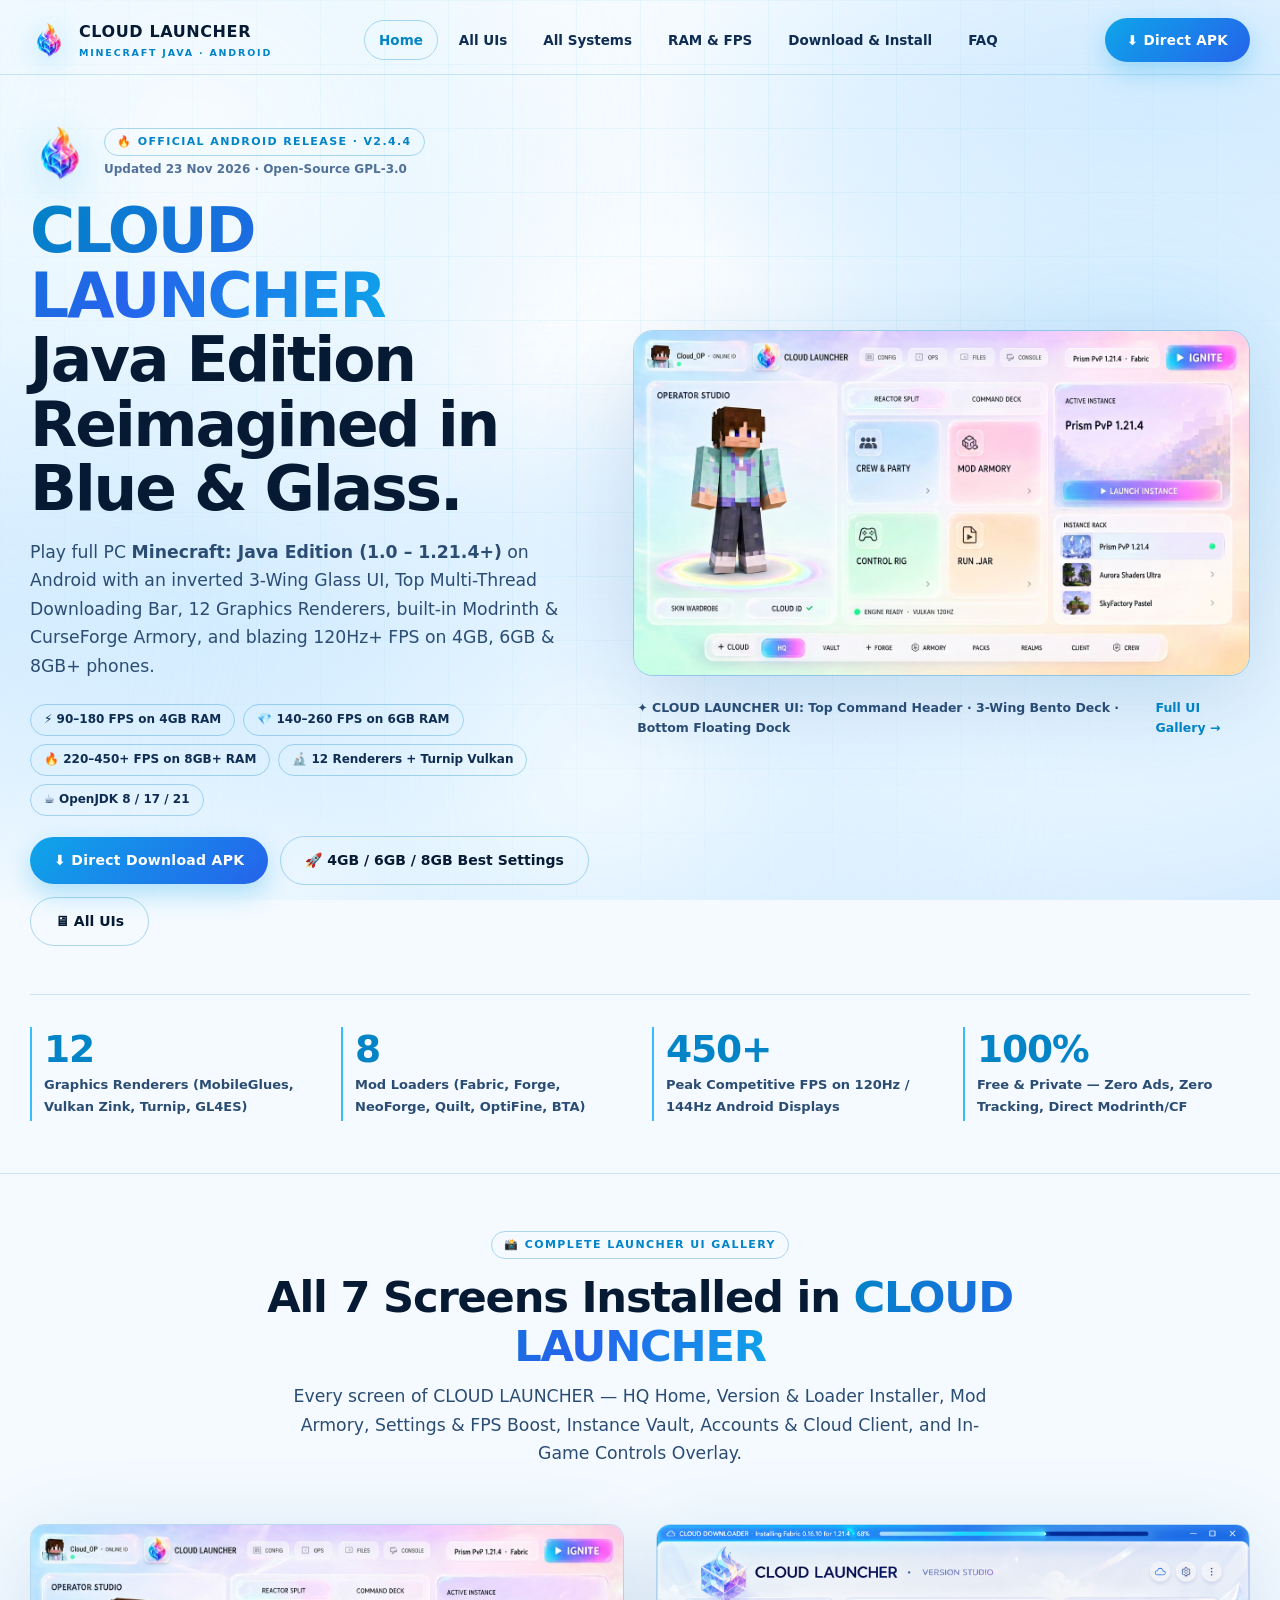
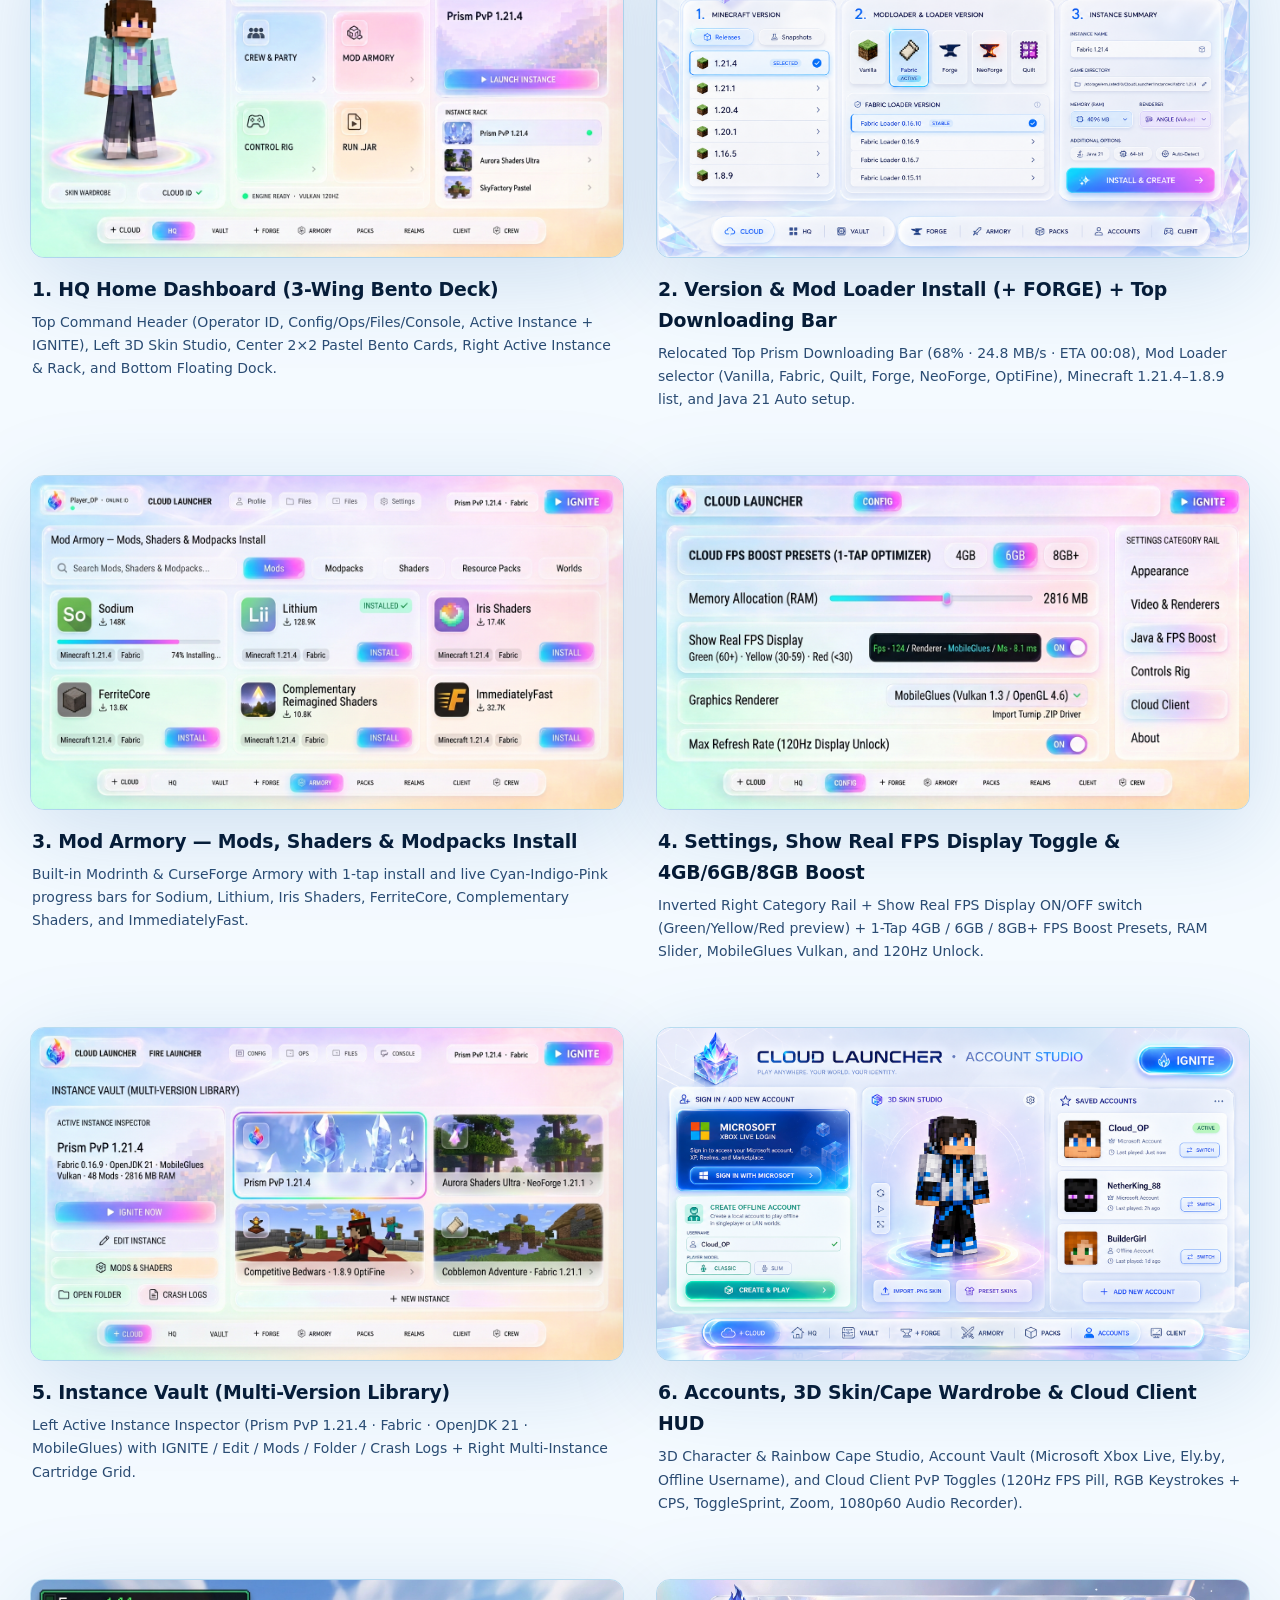
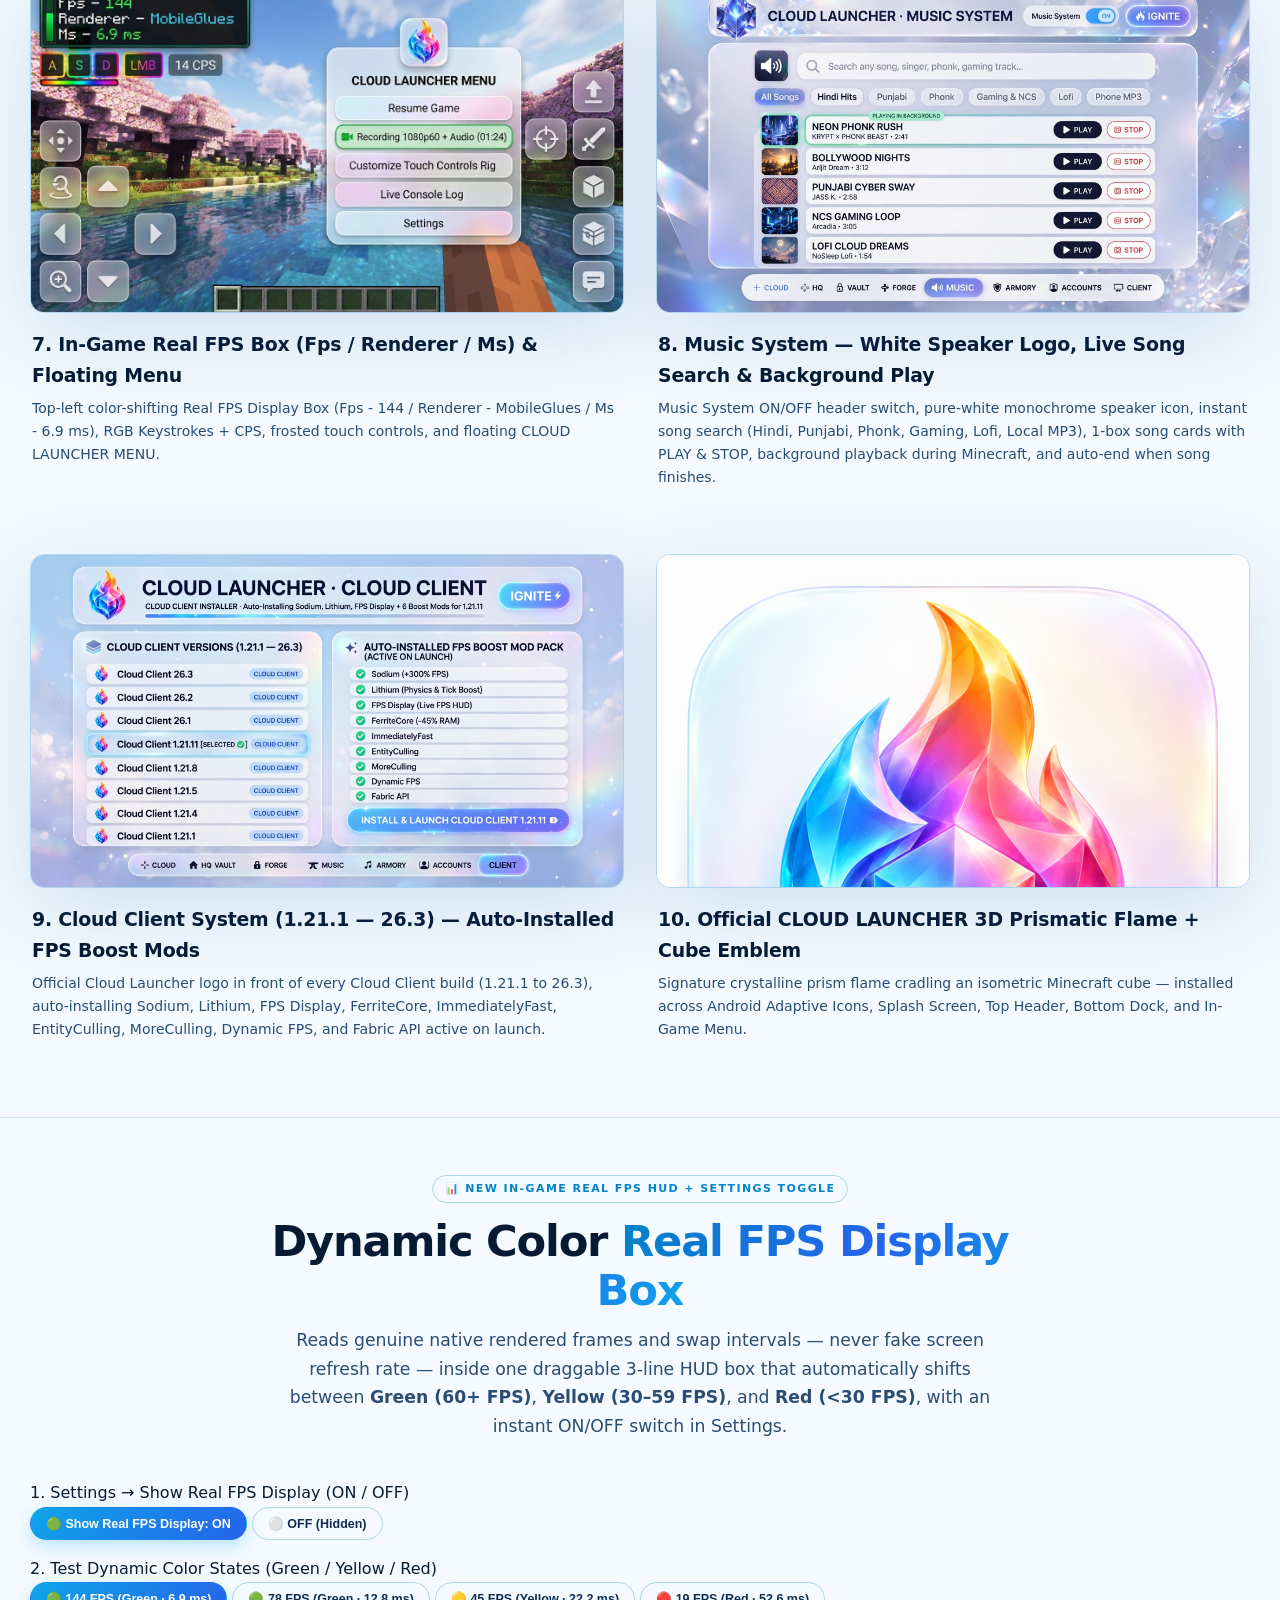
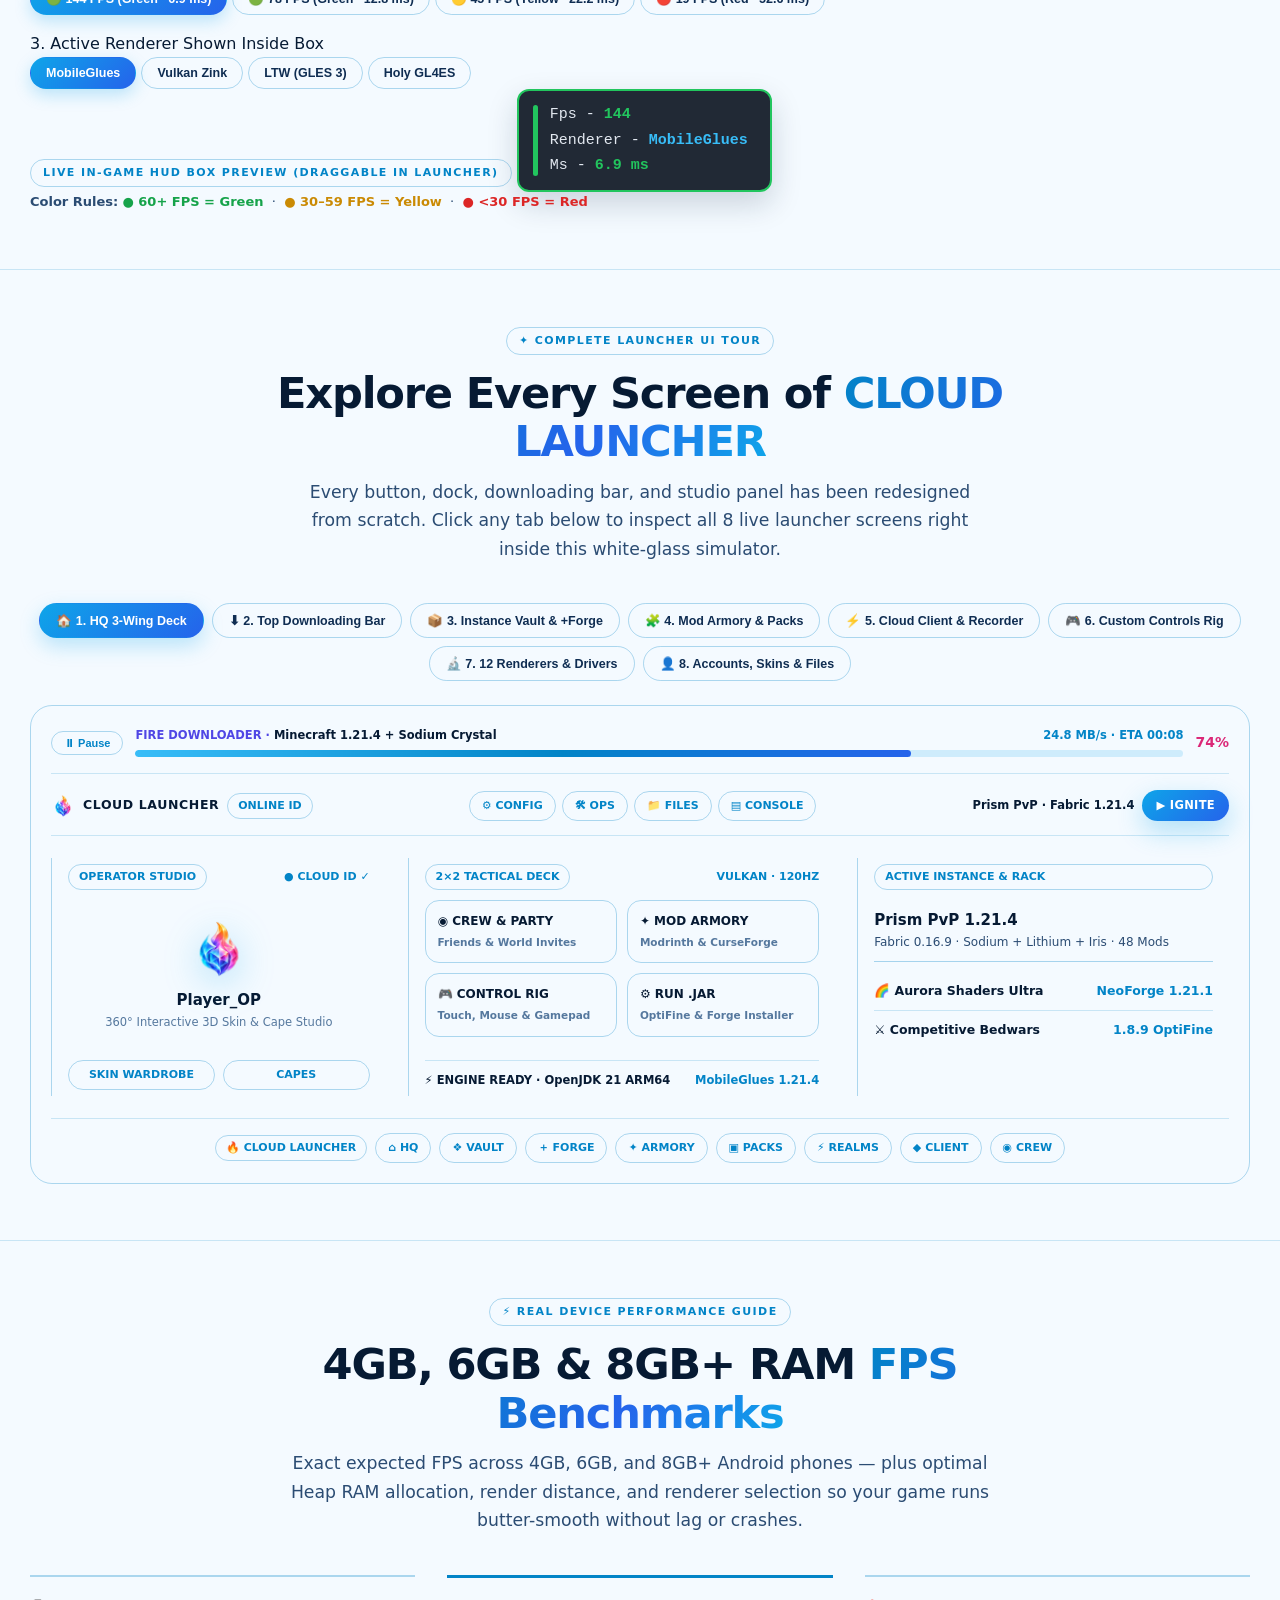
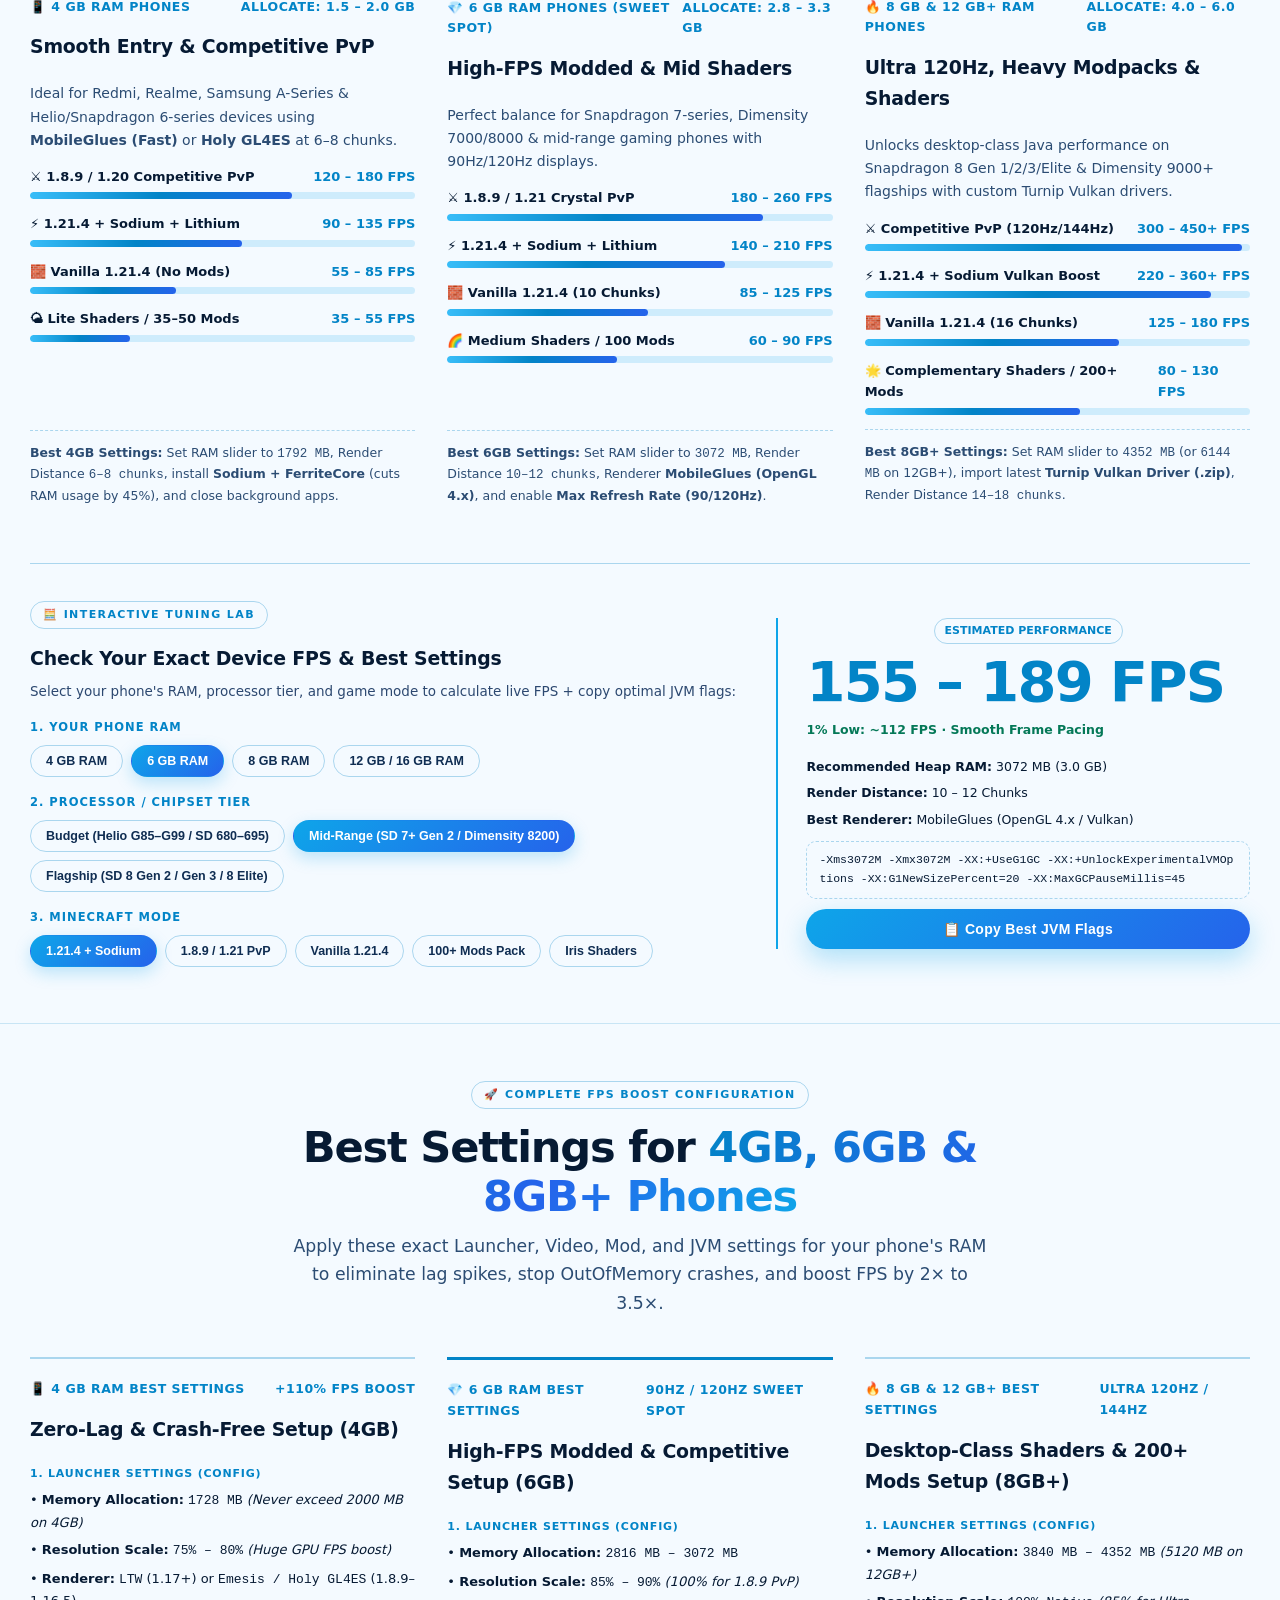
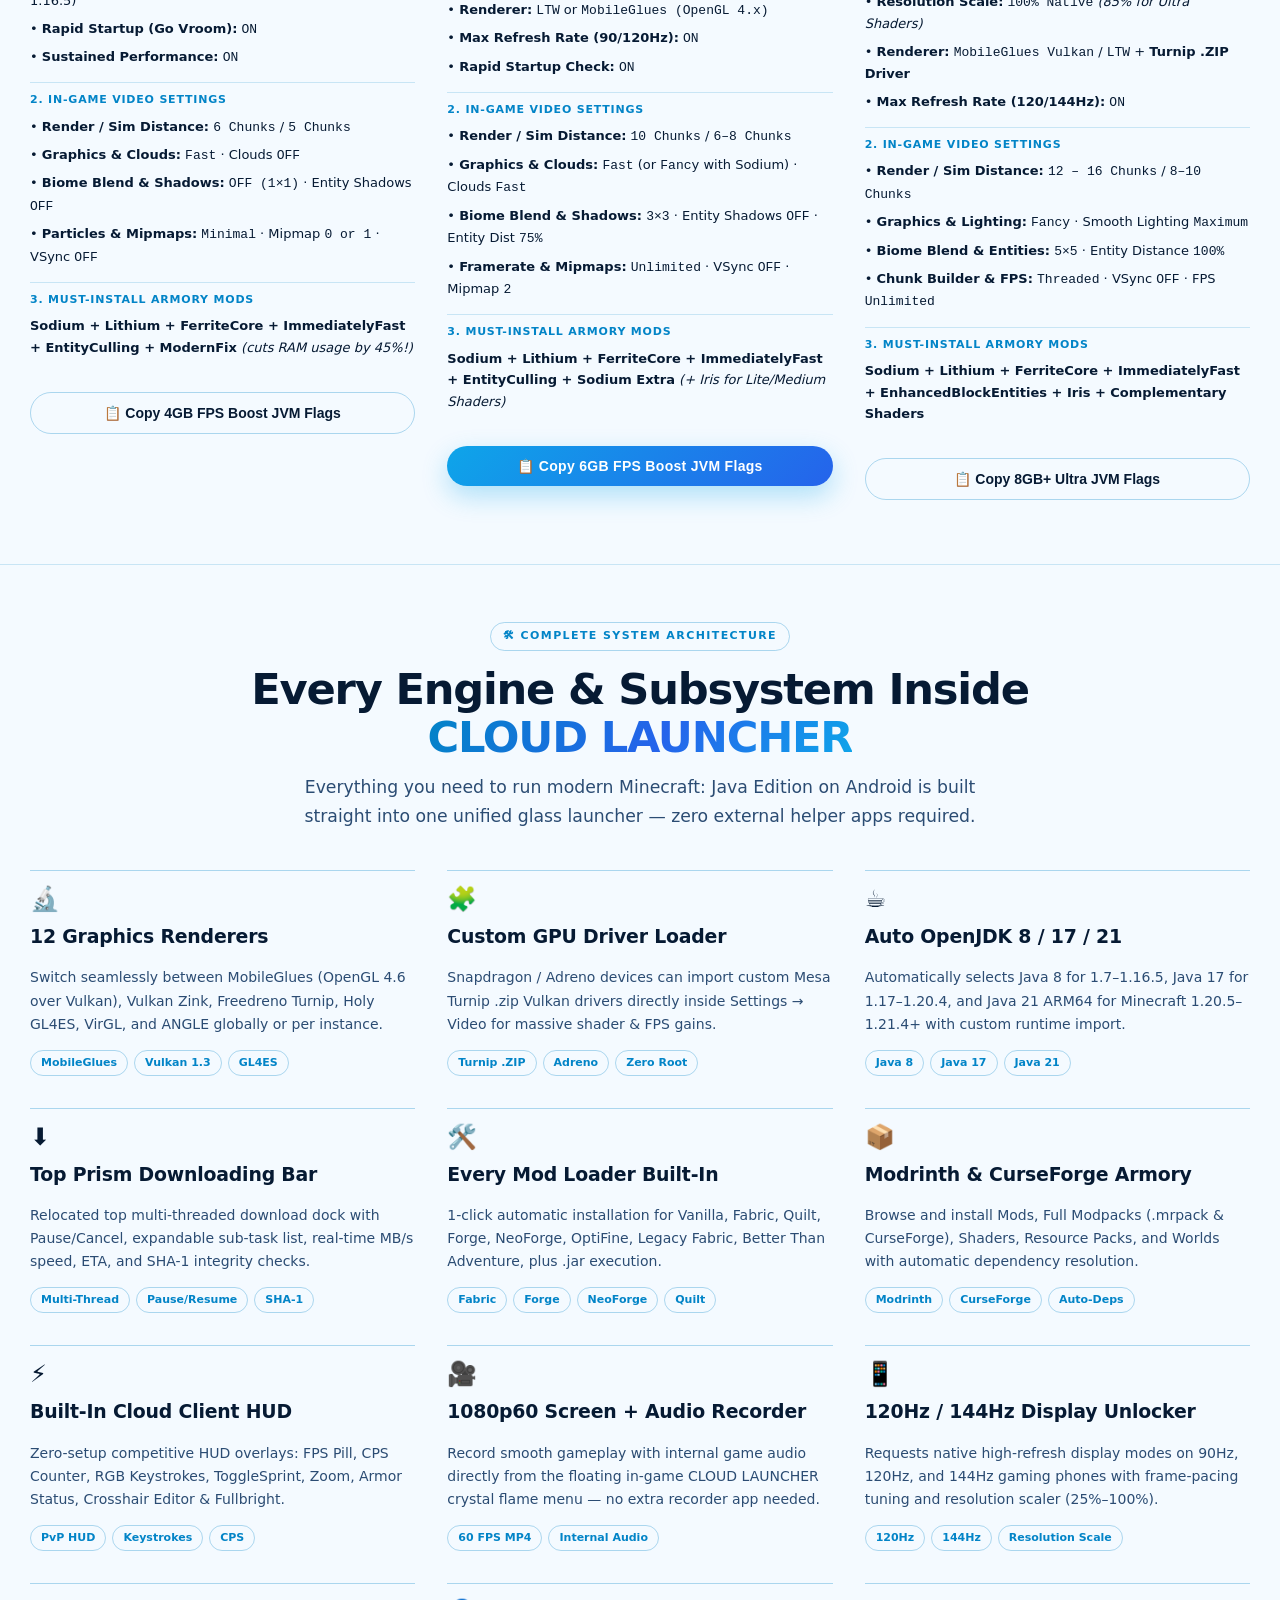
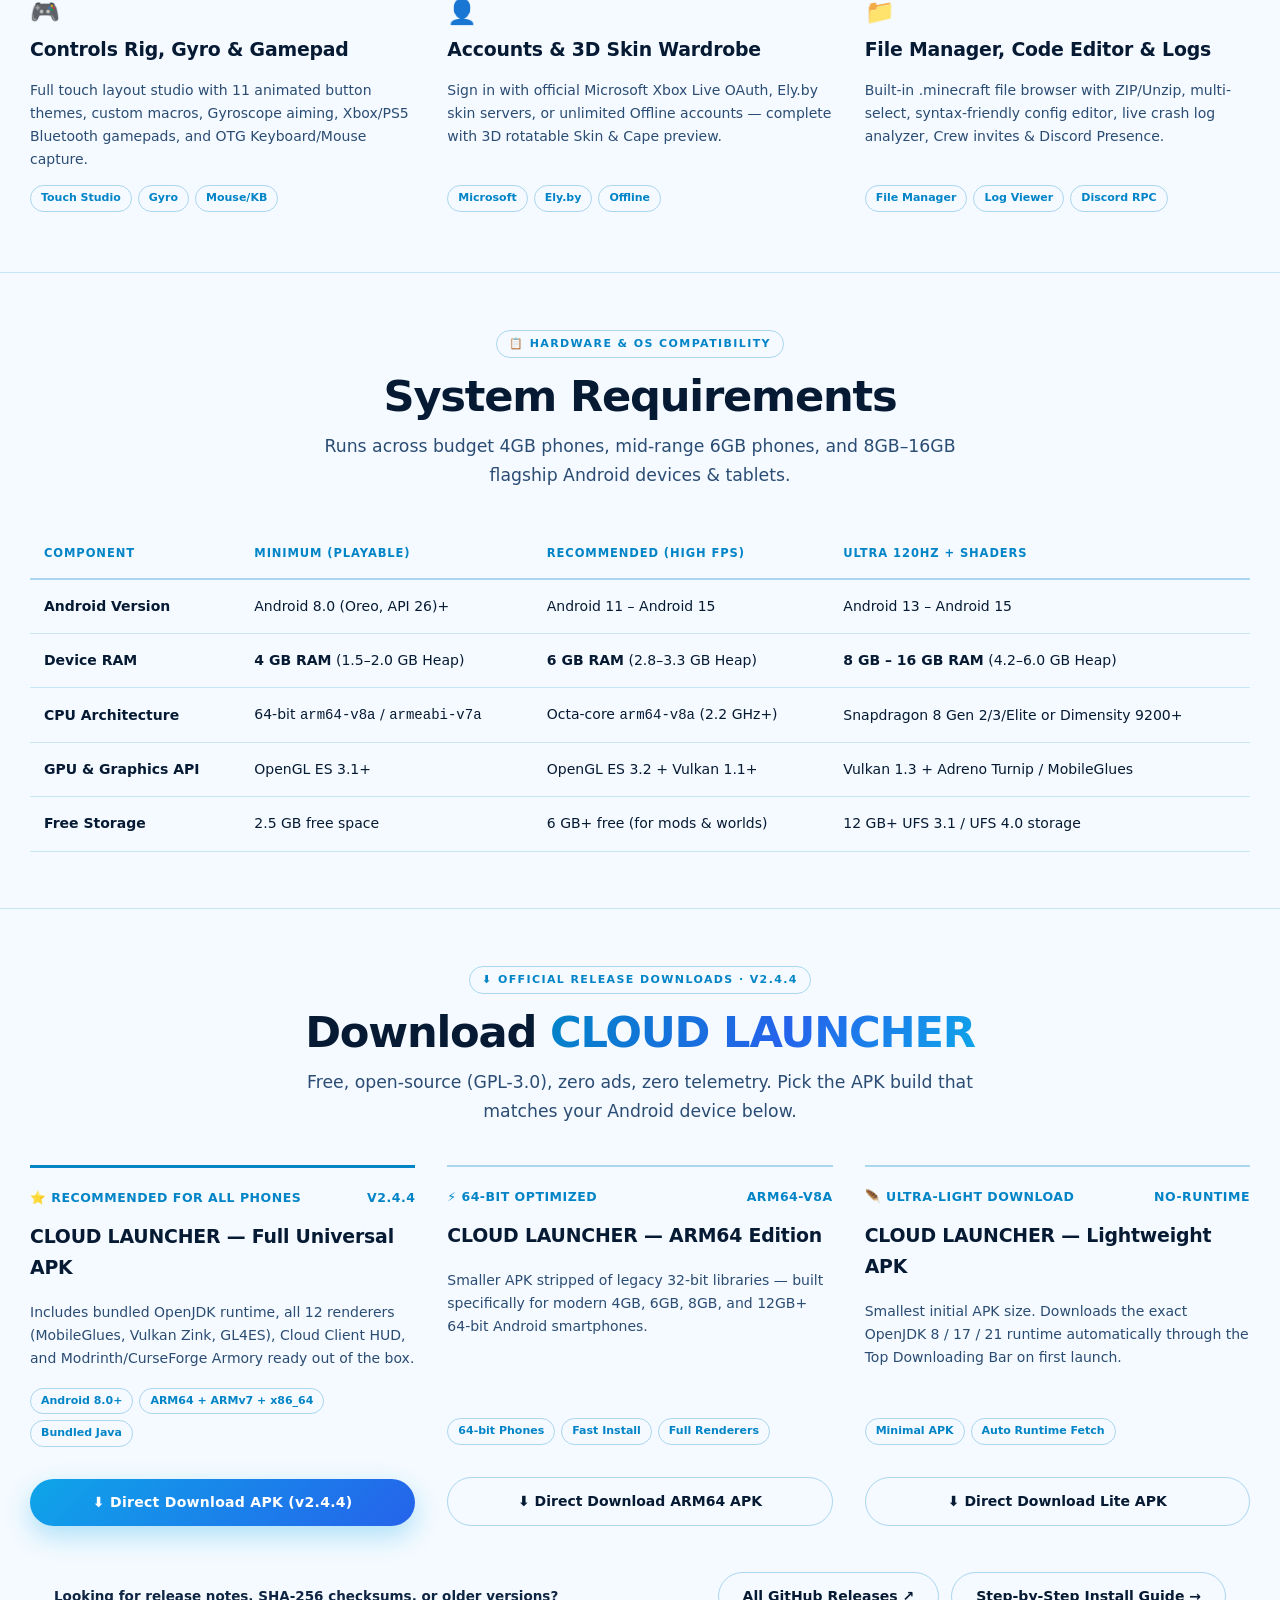
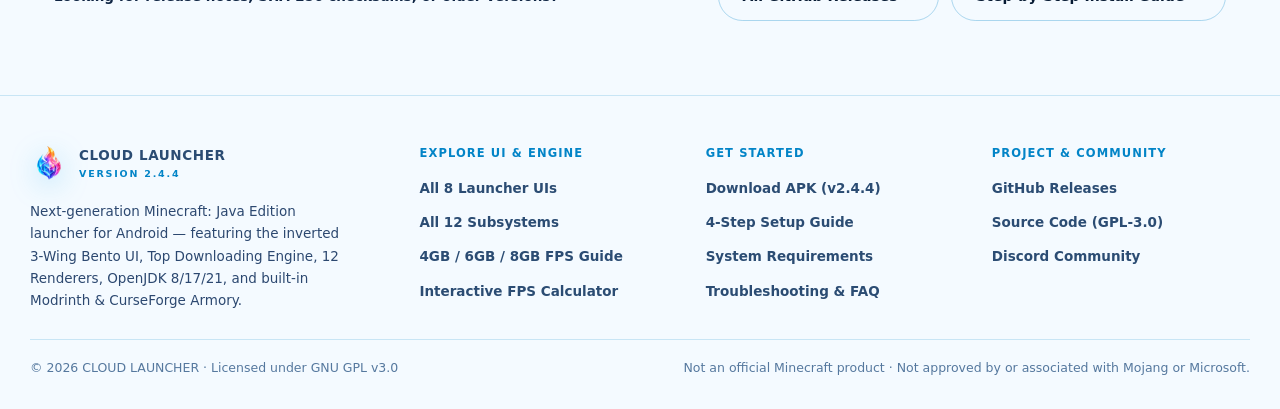
==== commit 342e3bca: "Add Cloud Client System (1.21.1 - 26.3) with Cloud logo badges + auto-installed active FPS Boost Mod" ====
--- a/docs/index.html
+++ b/docs/index.html
@@ -43,7 +43,7 @@
       <a href="install.html">Download & Install</a>
       <a href="faq.html">FAQ</a>
     </nav>
-    <a class="nav-cta" data-direct-apk="universal" href="https://github.com/saifanhussain678-droid/FIRE-LAUNCHER-/raw/arena/e6e0cc14-fire-launcher/apk/Cloud-Launcher.apk?v=prism5" download="Cloud-Launcher.apk">⬇ Direct APK</a>
+    <a class="nav-cta" data-direct-apk="universal" href="https://github.com/saifanhussain678-droid/FIRE-LAUNCHER-/raw/arena/e6e0cc14-fire-launcher/apk/Cloud-Launcher.apk?v=prism7" download="Cloud-Launcher.apk">⬇ Direct APK</a>
     <button class="nav-toggle" id="navToggle" type="button" aria-expanded="false" aria-controls="navLinks" aria-label="Menu">☰</button>
   </div>
 </header>
@@ -81,7 +81,7 @@
           </div>
 
           <div class="btn-row">
-            <a class="btn btn-primary" data-primary-download data-direct-apk="universal" href="https://github.com/saifanhussain678-droid/FIRE-LAUNCHER-/raw/arena/e6e0cc14-fire-launcher/apk/Cloud-Launcher.apk?v=prism5" download="Cloud-Launcher.apk">⬇ Direct Download APK</a>
+            <a class="btn btn-primary" data-primary-download data-direct-apk="universal" href="https://github.com/saifanhussain678-droid/FIRE-LAUNCHER-/raw/arena/e6e0cc14-fire-launcher/apk/Cloud-Launcher.apk?v=prism7" download="Cloud-Launcher.apk">⬇ Direct Download APK</a>
             <a class="btn btn-ghost" href="#best-settings">🚀 4GB / 6GB / 8GB Best Settings</a>
             <a class="btn btn-ghost" href="#all-ui">🖥 All UIs</a>
           </div>
@@ -203,11 +203,20 @@
           </div>
         </article>
         <article class="card" style="padding:16px 0;display:flex;flex-direction:column;gap:12px">
+          <a href="assets/screenshots/fire-ui-cloud-client-versions.png" target="_blank" rel="noopener" class="showcase-frame" style="aspect-ratio:16/9;display:grid;place-items:center;border-radius:14px;overflow:hidden;border:1px solid rgba(2,132,199,0.22)">
+            <img src="assets/screenshots/fire-ui-cloud-client-versions.png" alt="9. Cloud Client System (1.21.1 — 26.3) — Auto-Installed FPS Boost Mods" loading="lazy" style="width:100%;height:100%;object-fit:cover">
+          </a>
+          <div style="padding:4px 2px">
+            <h3>9. Cloud Client System (1.21.1 — 26.3) — Auto-Installed FPS Boost Mods</h3>
+            <p>Official Cloud Launcher logo in front of every Cloud Client build (1.21.1 to 26.3), auto-installing Sodium, Lithium, FPS Display, FerriteCore, ImmediatelyFast, EntityCulling, MoreCulling, Dynamic FPS, and Fabric API active on launch.</p>
+          </div>
+        </article>
+        <article class="card" style="padding:16px 0;display:flex;flex-direction:column;gap:12px">
           <a href="assets/branding/fire-launcher-logo.png" target="_blank" rel="noopener" class="showcase-frame" style="aspect-ratio:16/9;display:grid;place-items:center;border-radius:14px;overflow:hidden;border:1px solid rgba(2,132,199,0.22)">
-            <img src="assets/branding/fire-launcher-logo.png" alt="9. Official CLOUD LAUNCHER 3D Prismatic Flame + Cube Emblem" loading="lazy" style="width:100%;height:100%;object-fit:cover">
+            <img src="assets/branding/fire-launcher-logo.png" alt="10. Official CLOUD LAUNCHER 3D Prismatic Flame + Cube Emblem" loading="lazy" style="width:100%;height:100%;object-fit:cover">
           </a>
           <div style="padding:4px 2px">
-            <h3>9. Official CLOUD LAUNCHER 3D Prismatic Flame + Cube Emblem</h3>
+            <h3>10. Official CLOUD LAUNCHER 3D Prismatic Flame + Cube Emblem</h3>
             <p>Signature crystalline prism flame cradling an isometric Minecraft cube — installed across Android Adaptive Icons, Splash Screen, Top Header, Bottom Dock, and In-Game Menu.</p>
           </div>
         </article>
@@ -799,7 +808,7 @@
             <span class="tag">ARM64 + ARMv7 + x86_64</span>
             <span class="tag">Bundled Java</span>
           </div>
-          <a class="btn btn-primary mt-20" data-primary-download data-direct-apk="universal" href="https://github.com/saifanhussain678-droid/FIRE-LAUNCHER-/raw/arena/e6e0cc14-fire-launcher/apk/Cloud-Launcher.apk?v=prism5" download="Cloud-Launcher.apk">
+          <a class="btn btn-primary mt-20" data-primary-download data-direct-apk="universal" href="https://github.com/saifanhussain678-droid/FIRE-LAUNCHER-/raw/arena/e6e0cc14-fire-launcher/apk/Cloud-Launcher.apk?v=prism7" download="Cloud-Launcher.apk">
             ⬇ Direct Download APK (v2.4.4)
           </a>
         </article>
@@ -813,7 +822,7 @@
             <span class="tag">Fast Install</span>
             <span class="tag">Full Renderers</span>
           </div>
-          <a class="btn btn-ghost mt-20" data-direct-apk="arm64" href="https://github.com/saifanhussain678-droid/FIRE-LAUNCHER-/raw/arena/e6e0cc14-fire-launcher/apk/Cloud-Launcher.apk?v=prism5" download="Cloud-Launcher.apk">
+          <a class="btn btn-ghost mt-20" data-direct-apk="arm64" href="https://github.com/saifanhussain678-droid/FIRE-LAUNCHER-/raw/arena/e6e0cc14-fire-launcher/apk/Cloud-Launcher.apk?v=prism7" download="Cloud-Launcher.apk">
             ⬇ Direct Download ARM64 APK
           </a>
         </article>
@@ -826,7 +835,7 @@
             <span class="tag">Minimal APK</span>
             <span class="tag">Auto Runtime Fetch</span>
           </div>
-          <a class="btn btn-ghost mt-20" data-direct-apk="lite" href="https://github.com/saifanhussain678-droid/FIRE-LAUNCHER-/raw/arena/e6e0cc14-fire-launcher/apk/Cloud-Launcher.apk?v=prism5" download="Cloud-Launcher.apk">
+          <a class="btn btn-ghost mt-20" data-direct-apk="lite" href="https://github.com/saifanhussain678-droid/FIRE-LAUNCHER-/raw/arena/e6e0cc14-fire-launcher/apk/Cloud-Launcher.apk?v=prism7" download="Cloud-Launcher.apk">
             ⬇ Direct Download Lite APK
           </a>
         </article>
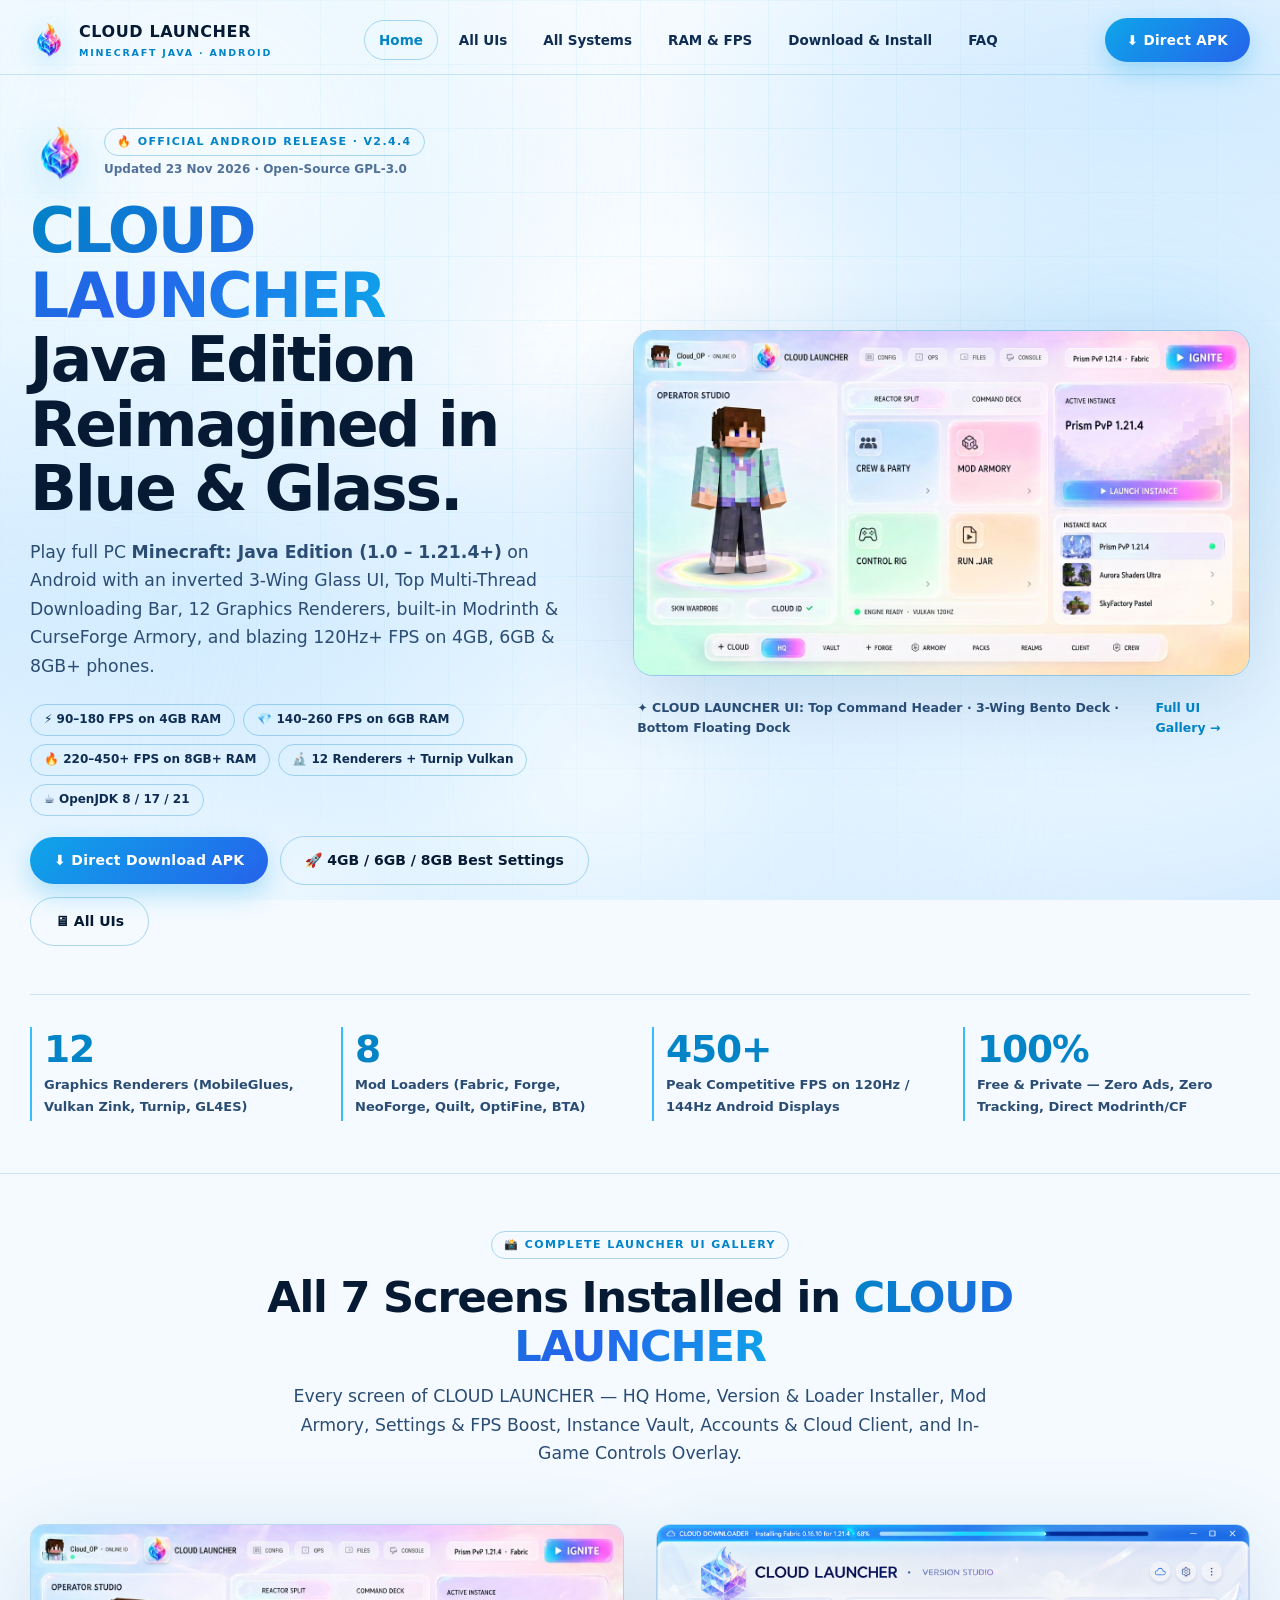
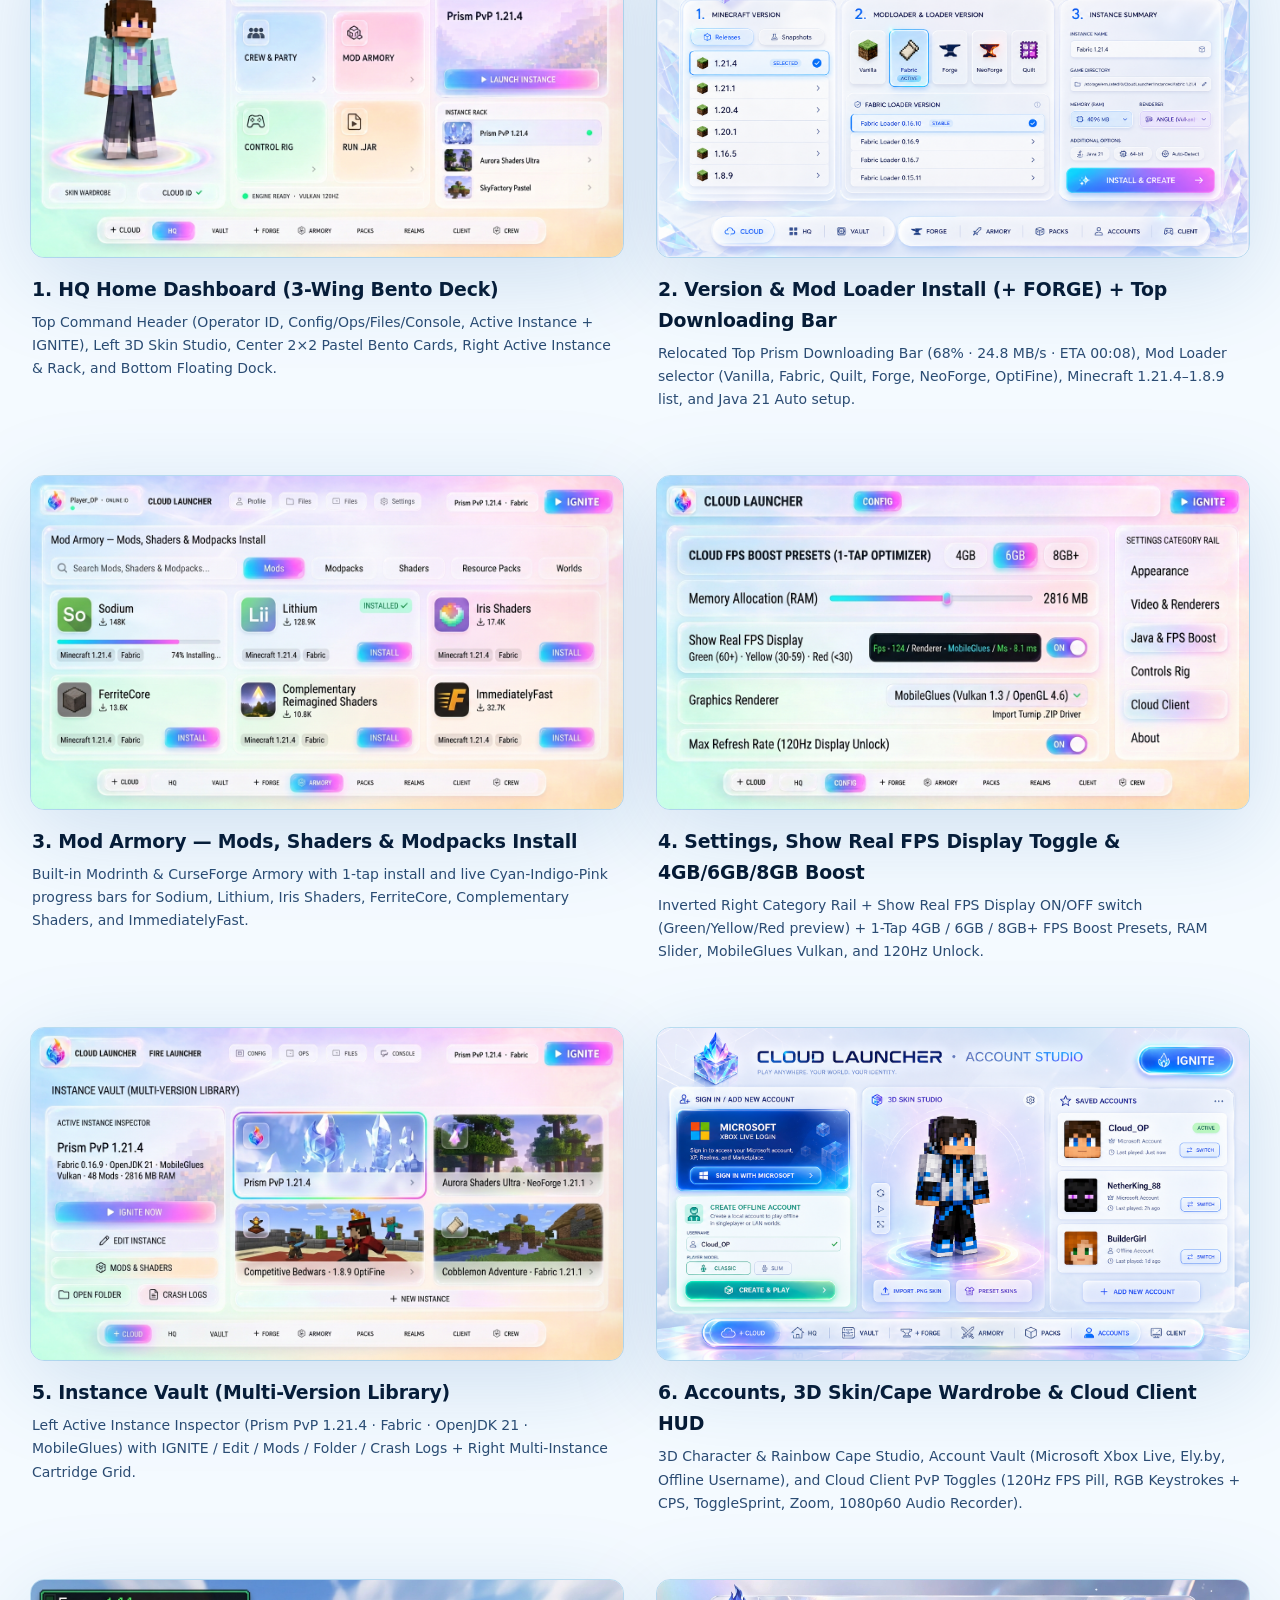
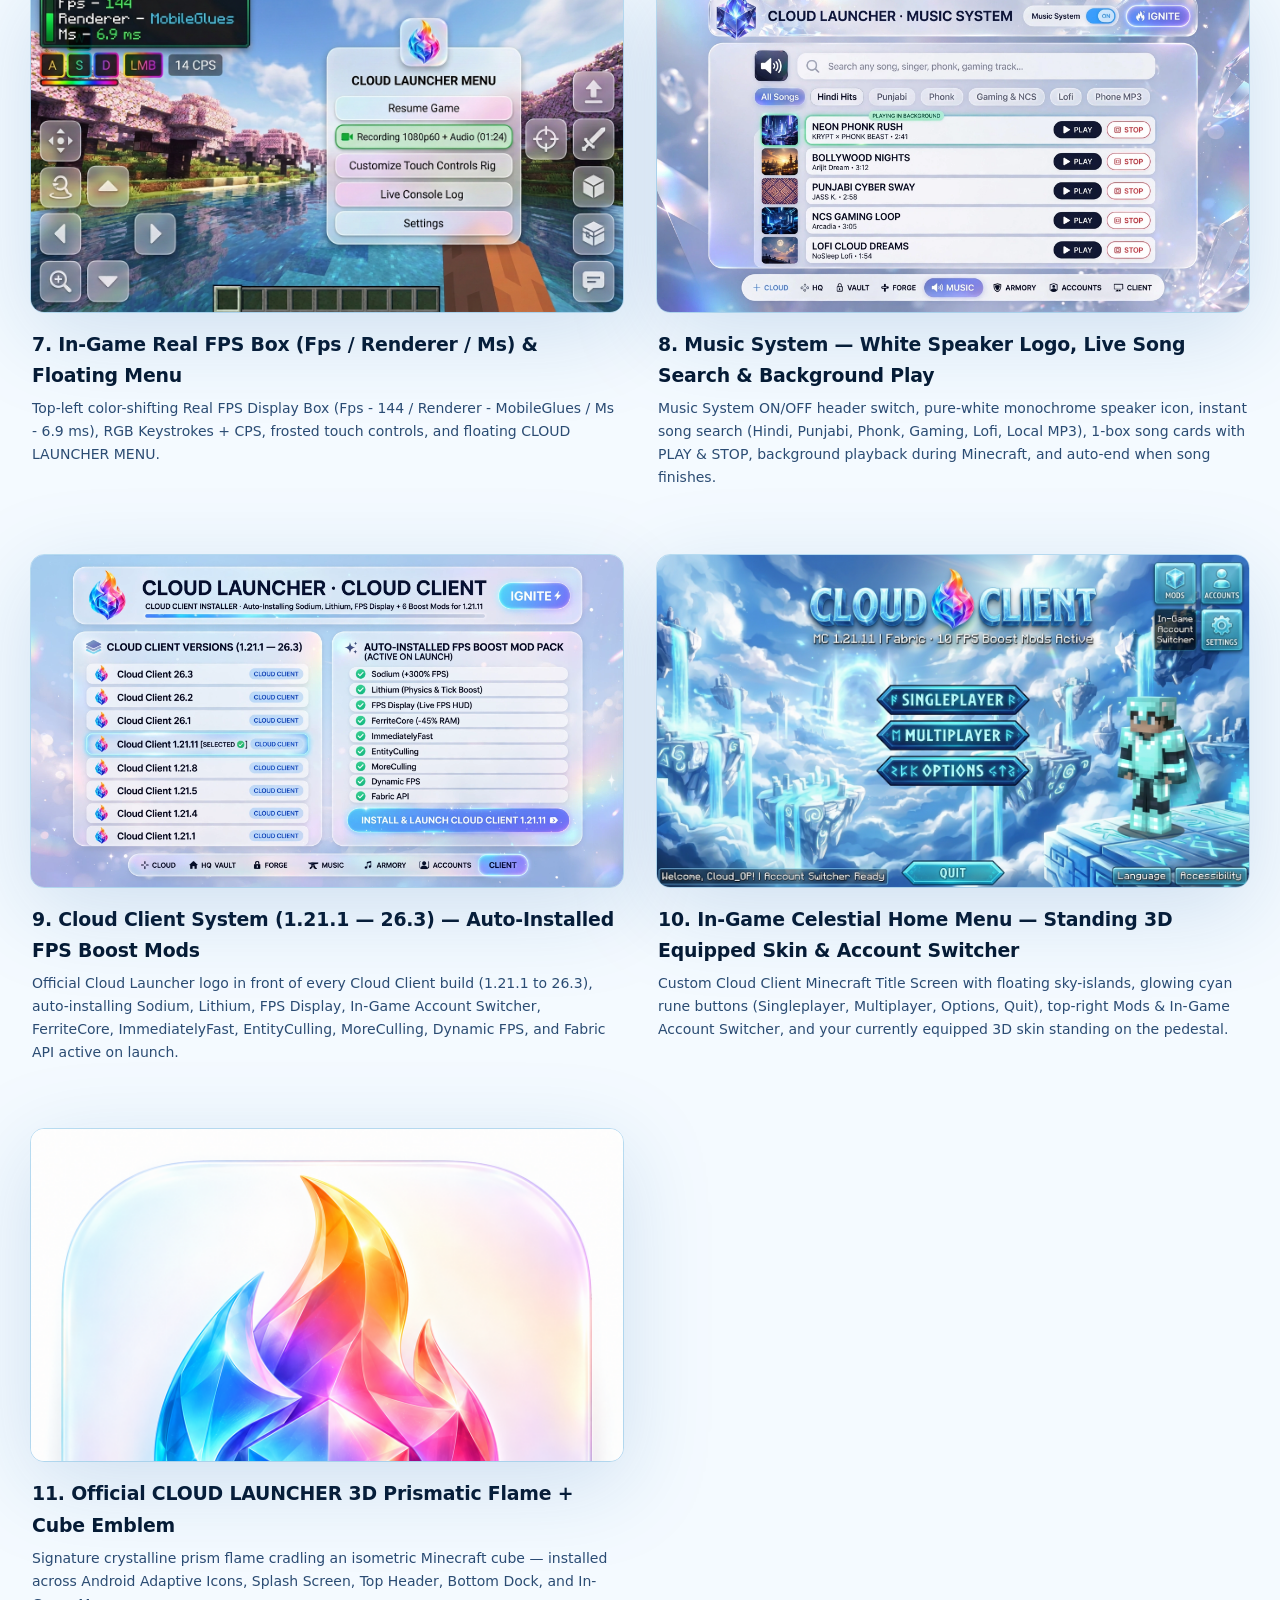
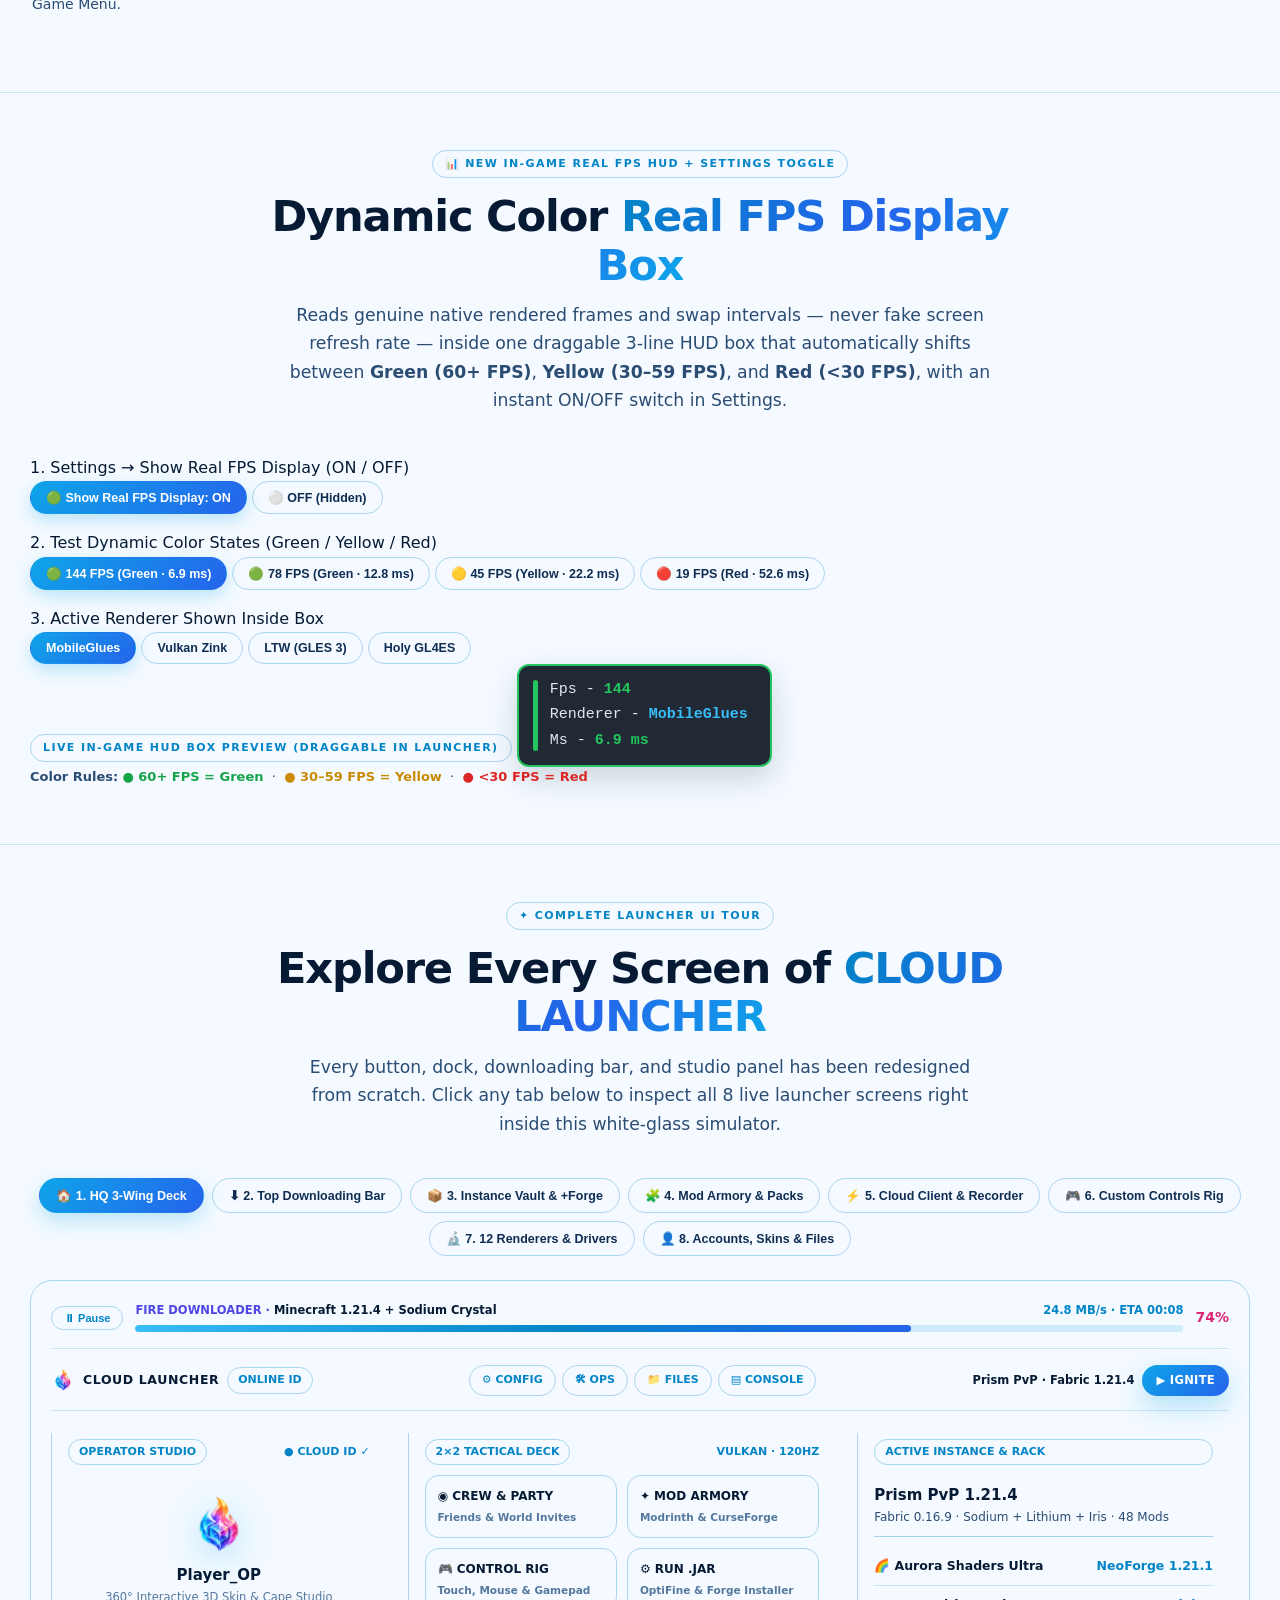
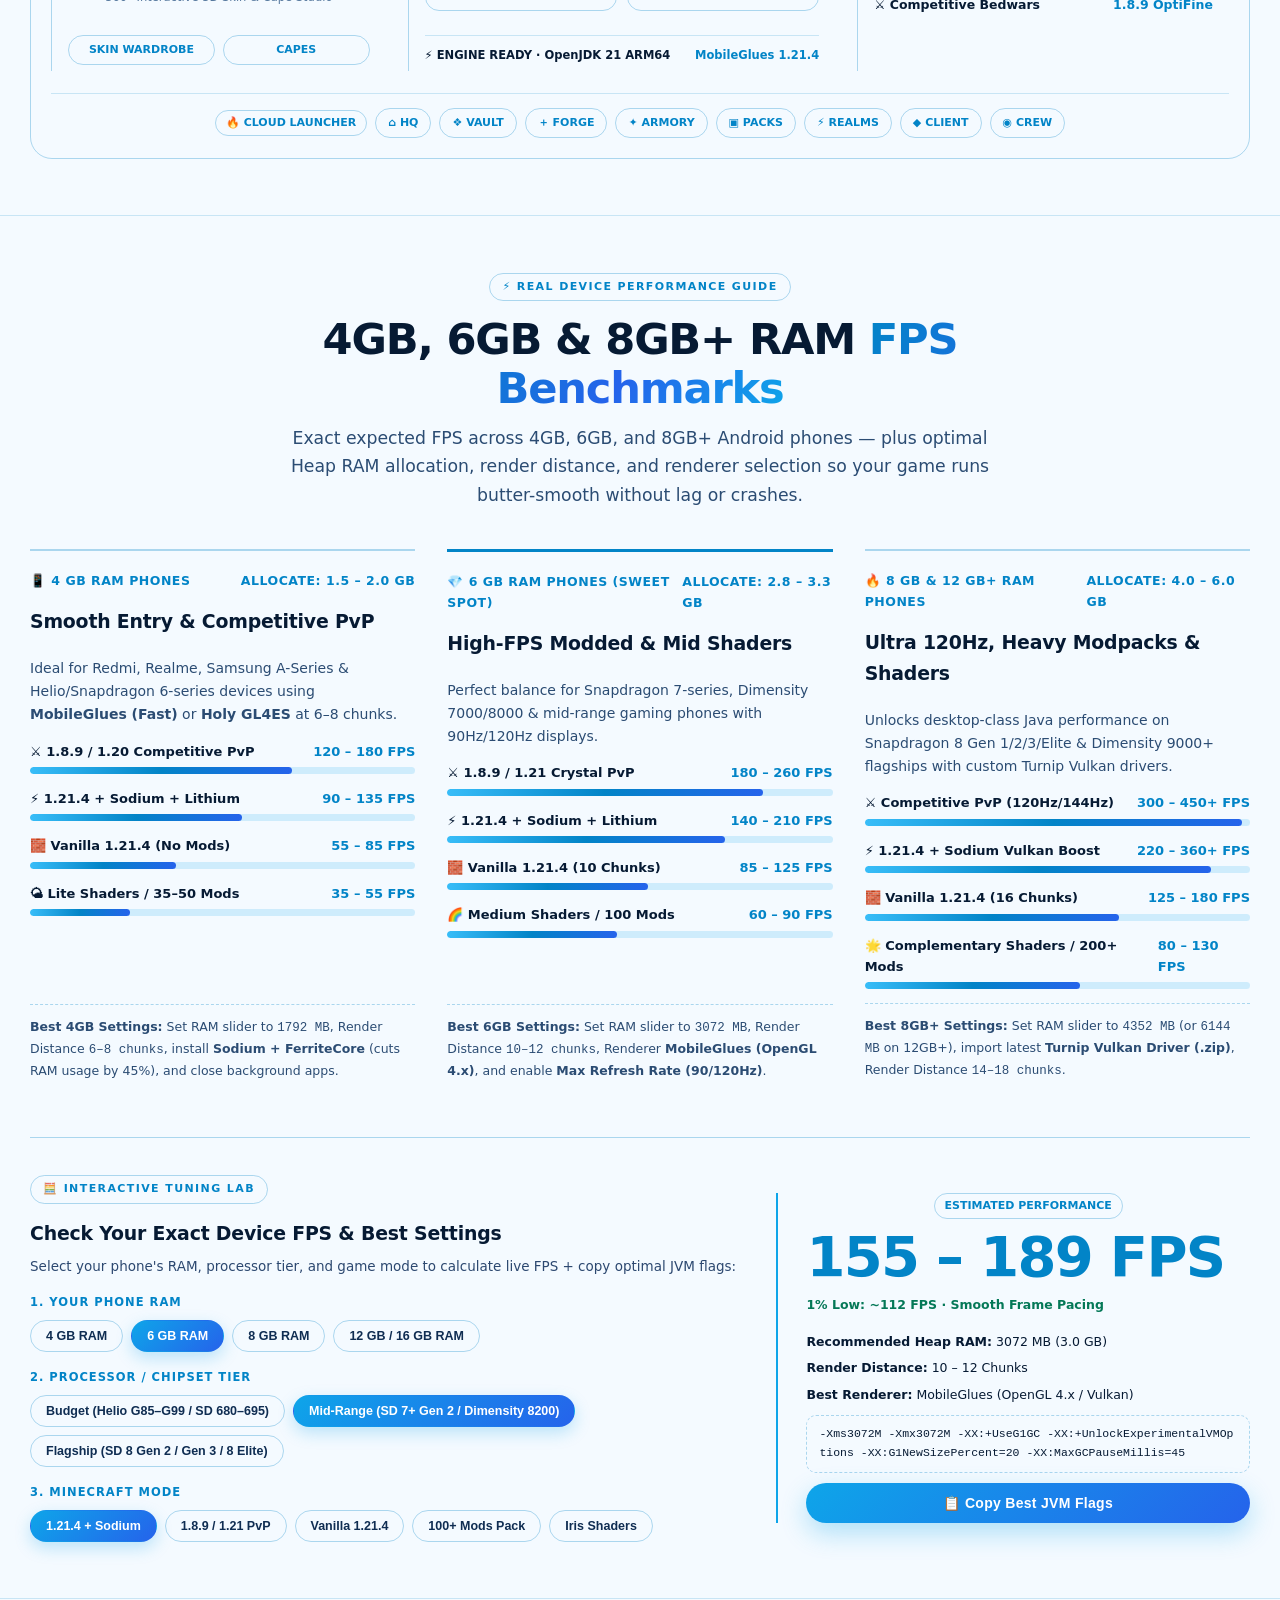
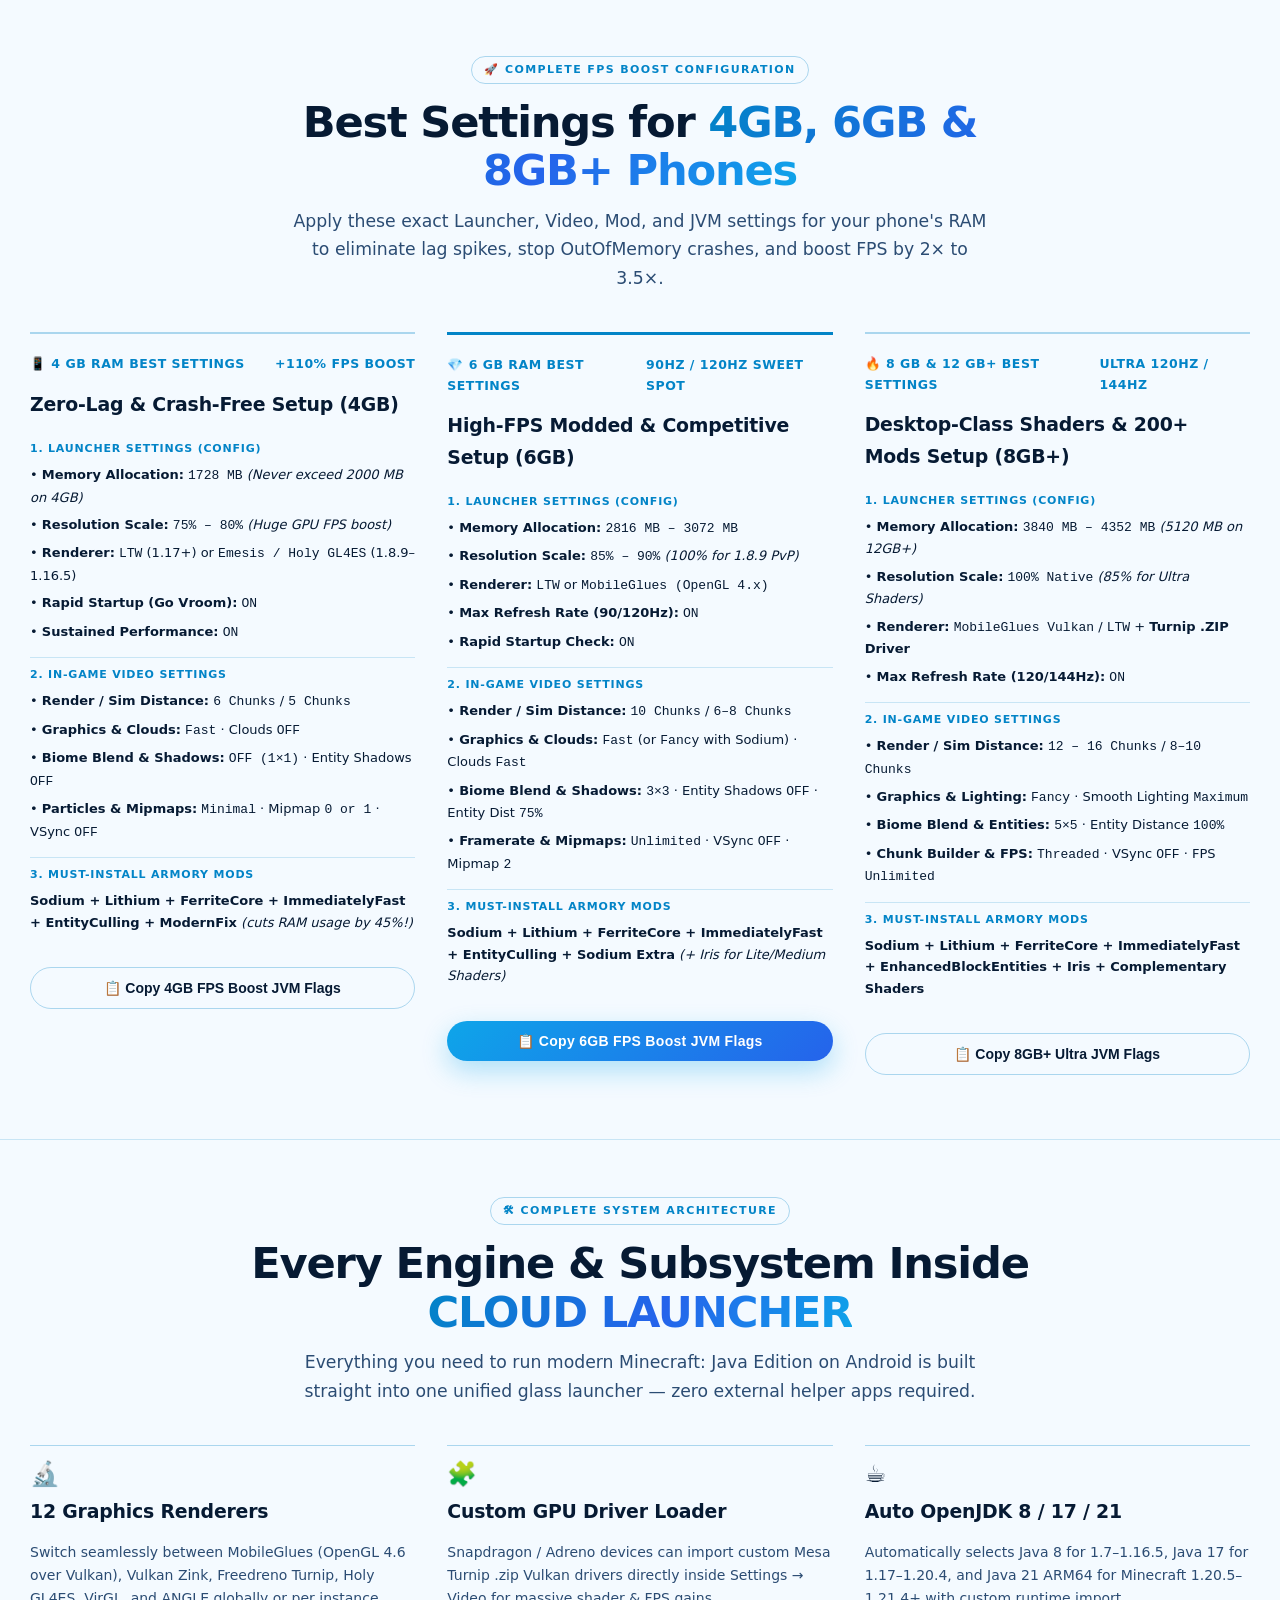
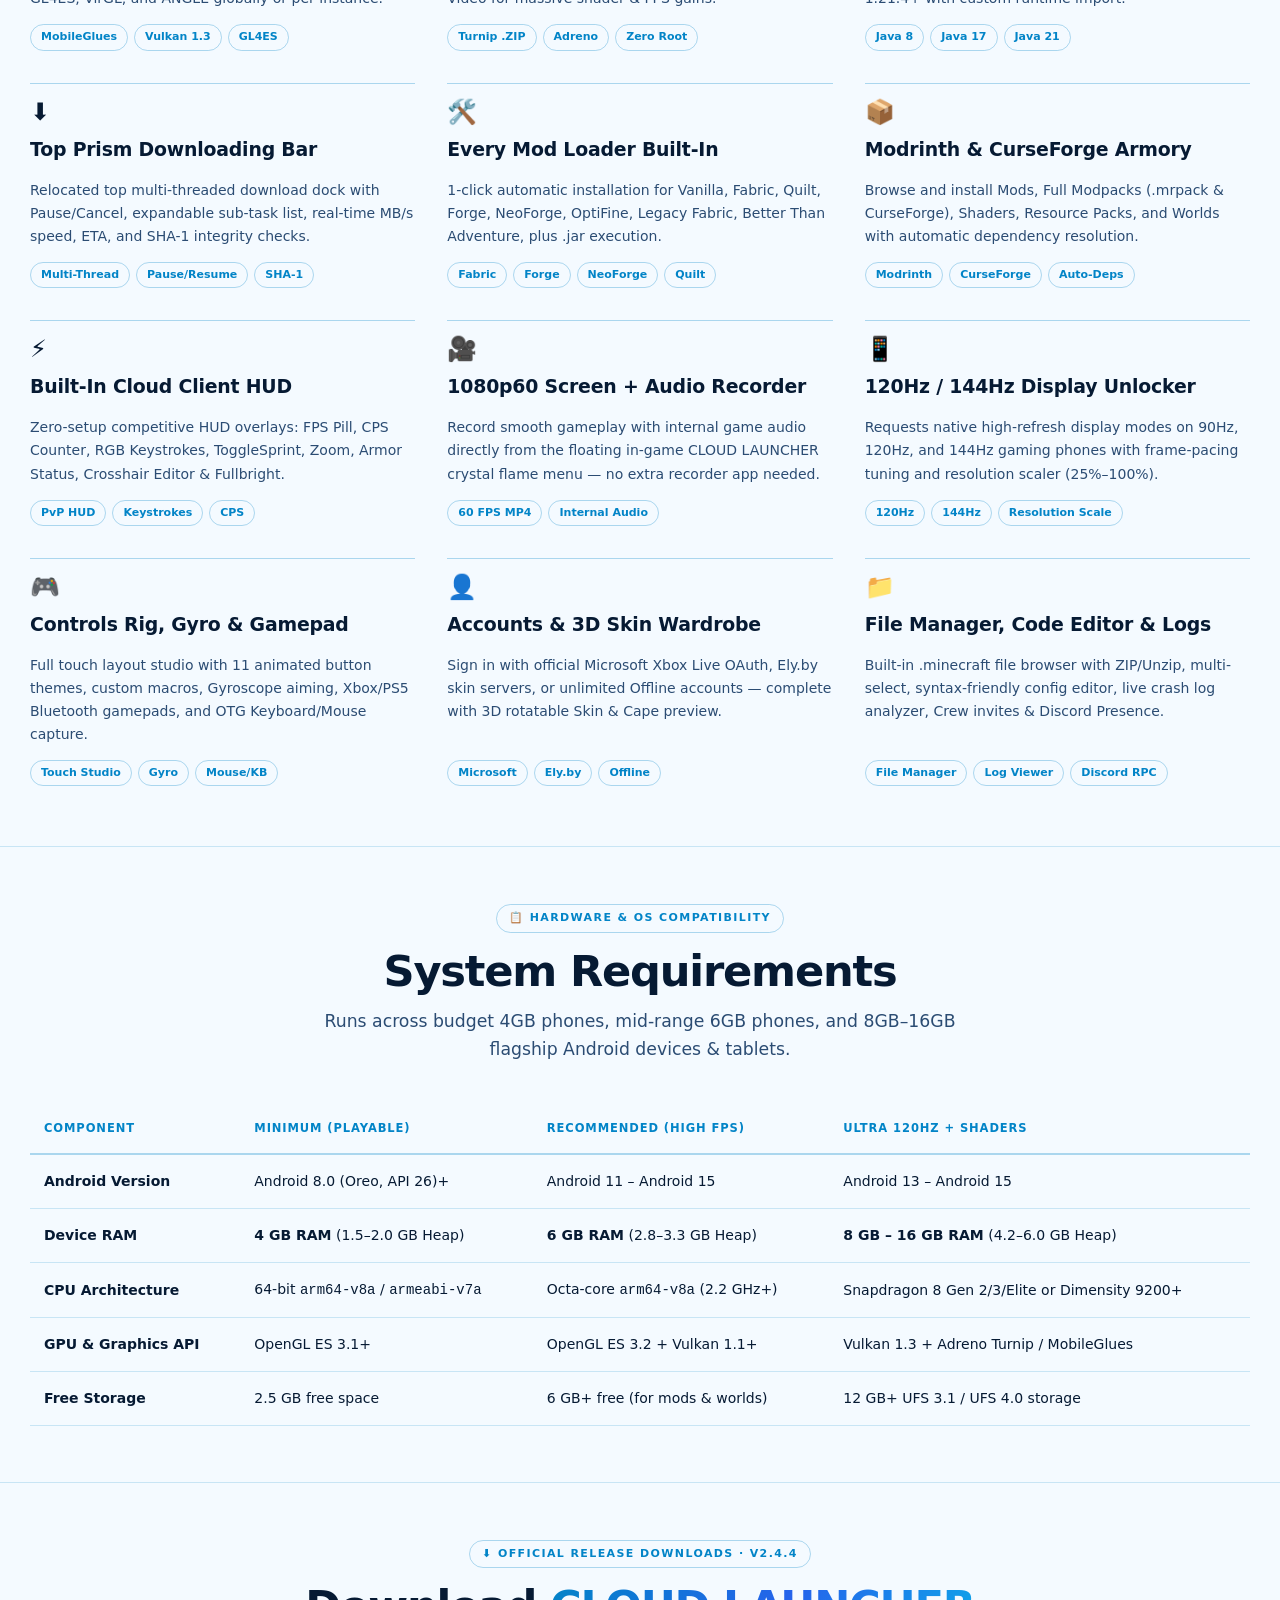
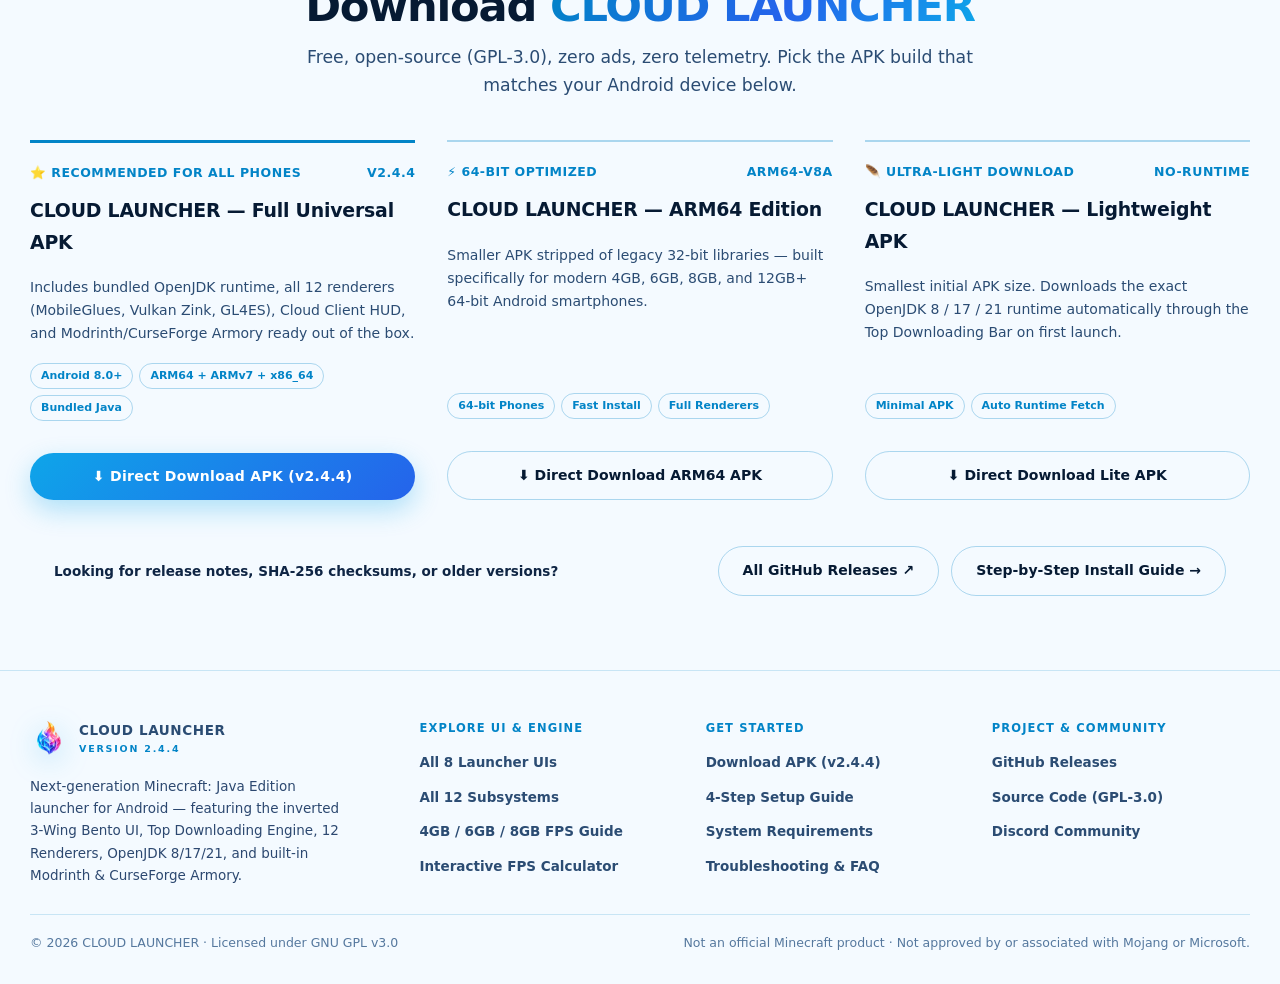
==== commit 39cebe76: "Add In-Game Account Switcher, Celestial Cloud Client Title Screen with 3D equipped skin & clean webs" ====
--- a/docs/index.html
+++ b/docs/index.html
@@ -43,7 +43,7 @@
       <a href="install.html">Download & Install</a>
       <a href="faq.html">FAQ</a>
     </nav>
-    <a class="nav-cta" data-direct-apk="universal" href="https://github.com/saifanhussain678-droid/FIRE-LAUNCHER-/raw/arena/e6e0cc14-fire-launcher/apk/Cloud-Launcher.apk?v=prism7" download="Cloud-Launcher.apk">⬇ Direct APK</a>
+    <a class="nav-cta" data-direct-apk="universal" href="https://github.com/saifanhussain678-droid/FIRE-LAUNCHER-/releases/download/cloud-launcher-v2.5/Cloud-Launcher.apk" download="Cloud-Launcher.apk">⬇ Direct APK</a>
     <button class="nav-toggle" id="navToggle" type="button" aria-expanded="false" aria-controls="navLinks" aria-label="Menu">☰</button>
   </div>
 </header>
@@ -81,7 +81,7 @@
           </div>
 
           <div class="btn-row">
-            <a class="btn btn-primary" data-primary-download data-direct-apk="universal" href="https://github.com/saifanhussain678-droid/FIRE-LAUNCHER-/raw/arena/e6e0cc14-fire-launcher/apk/Cloud-Launcher.apk?v=prism7" download="Cloud-Launcher.apk">⬇ Direct Download APK</a>
+            <a class="btn btn-primary" data-primary-download data-direct-apk="universal" href="https://github.com/saifanhussain678-droid/FIRE-LAUNCHER-/releases/download/cloud-launcher-v2.5/Cloud-Launcher.apk" download="Cloud-Launcher.apk">⬇ Direct Download APK</a>
             <a class="btn btn-ghost" href="#best-settings">🚀 4GB / 6GB / 8GB Best Settings</a>
             <a class="btn btn-ghost" href="#all-ui">🖥 All UIs</a>
           </div>
@@ -208,15 +208,24 @@
           </a>
           <div style="padding:4px 2px">
             <h3>9. Cloud Client System (1.21.1 — 26.3) — Auto-Installed FPS Boost Mods</h3>
-            <p>Official Cloud Launcher logo in front of every Cloud Client build (1.21.1 to 26.3), auto-installing Sodium, Lithium, FPS Display, FerriteCore, ImmediatelyFast, EntityCulling, MoreCulling, Dynamic FPS, and Fabric API active on launch.</p>
+            <p>Official Cloud Launcher logo in front of every Cloud Client build (1.21.1 to 26.3), auto-installing Sodium, Lithium, FPS Display, In-Game Account Switcher, FerriteCore, ImmediatelyFast, EntityCulling, MoreCulling, Dynamic FPS, and Fabric API active on launch.</p>
+          </div>
+        </article>
+        <article class="card" style="padding:16px 0;display:flex;flex-direction:column;gap:12px">
+          <a href="assets/screenshots/fire-ui-ingame-home-menu.png" target="_blank" rel="noopener" class="showcase-frame" style="aspect-ratio:16/9;display:grid;place-items:center;border-radius:14px;overflow:hidden;border:1px solid rgba(2,132,199,0.22)">
+            <img src="assets/screenshots/fire-ui-ingame-home-menu.png" alt="10. In-Game Celestial Home Menu — Standing 3D Equipped Skin & Account Switcher" loading="lazy" style="width:100%;height:100%;object-fit:cover">
+          </a>
+          <div style="padding:4px 2px">
+            <h3>10. In-Game Celestial Home Menu — Standing 3D Equipped Skin & Account Switcher</h3>
+            <p>Custom Cloud Client Minecraft Title Screen with floating sky-islands, glowing cyan rune buttons (Singleplayer, Multiplayer, Options, Quit), top-right Mods & In-Game Account Switcher, and your currently equipped 3D skin standing on the pedestal.</p>
           </div>
         </article>
         <article class="card" style="padding:16px 0;display:flex;flex-direction:column;gap:12px">
           <a href="assets/branding/fire-launcher-logo.png" target="_blank" rel="noopener" class="showcase-frame" style="aspect-ratio:16/9;display:grid;place-items:center;border-radius:14px;overflow:hidden;border:1px solid rgba(2,132,199,0.22)">
-            <img src="assets/branding/fire-launcher-logo.png" alt="10. Official CLOUD LAUNCHER 3D Prismatic Flame + Cube Emblem" loading="lazy" style="width:100%;height:100%;object-fit:cover">
-          </a>
-          <div style="padding:4px 2px">
-            <h3>10. Official CLOUD LAUNCHER 3D Prismatic Flame + Cube Emblem</h3>
+            <img src="assets/branding/fire-launcher-logo.png" alt="11. Official CLOUD LAUNCHER 3D Prismatic Flame + Cube Emblem" loading="lazy" style="width:100%;height:100%;object-fit:cover">
+          </a>
+          <div style="padding:4px 2px">
+            <h3>11. Official CLOUD LAUNCHER 3D Prismatic Flame + Cube Emblem</h3>
             <p>Signature crystalline prism flame cradling an isometric Minecraft cube — installed across Android Adaptive Icons, Splash Screen, Top Header, Bottom Dock, and In-Game Menu.</p>
           </div>
         </article>
@@ -808,7 +817,7 @@
             <span class="tag">ARM64 + ARMv7 + x86_64</span>
             <span class="tag">Bundled Java</span>
           </div>
-          <a class="btn btn-primary mt-20" data-primary-download data-direct-apk="universal" href="https://github.com/saifanhussain678-droid/FIRE-LAUNCHER-/raw/arena/e6e0cc14-fire-launcher/apk/Cloud-Launcher.apk?v=prism7" download="Cloud-Launcher.apk">
+          <a class="btn btn-primary mt-20" data-primary-download data-direct-apk="universal" href="https://github.com/saifanhussain678-droid/FIRE-LAUNCHER-/releases/download/cloud-launcher-v2.5/Cloud-Launcher.apk" download="Cloud-Launcher.apk">
             ⬇ Direct Download APK (v2.4.4)
           </a>
         </article>
@@ -822,7 +831,7 @@
             <span class="tag">Fast Install</span>
             <span class="tag">Full Renderers</span>
           </div>
-          <a class="btn btn-ghost mt-20" data-direct-apk="arm64" href="https://github.com/saifanhussain678-droid/FIRE-LAUNCHER-/raw/arena/e6e0cc14-fire-launcher/apk/Cloud-Launcher.apk?v=prism7" download="Cloud-Launcher.apk">
+          <a class="btn btn-ghost mt-20" data-direct-apk="arm64" href="https://github.com/saifanhussain678-droid/FIRE-LAUNCHER-/releases/download/cloud-launcher-v2.5/Cloud-Launcher.apk" download="Cloud-Launcher.apk">
             ⬇ Direct Download ARM64 APK
           </a>
         </article>
@@ -835,7 +844,7 @@
             <span class="tag">Minimal APK</span>
             <span class="tag">Auto Runtime Fetch</span>
           </div>
-          <a class="btn btn-ghost mt-20" data-direct-apk="lite" href="https://github.com/saifanhussain678-droid/FIRE-LAUNCHER-/raw/arena/e6e0cc14-fire-launcher/apk/Cloud-Launcher.apk?v=prism7" download="Cloud-Launcher.apk">
+          <a class="btn btn-ghost mt-20" data-direct-apk="lite" href="https://github.com/saifanhussain678-droid/FIRE-LAUNCHER-/releases/download/cloud-launcher-v2.5/Cloud-Launcher.apk" download="Cloud-Launcher.apk">
             ⬇ Direct Download Lite APK
           </a>
         </article>
--- a/docs/site.css
+++ b/docs/site.css
@@ -963,3 +963,104 @@
     grid-template-columns: 1fr;
   }
 }
+
+/* ============================================================================
+ * CLEAN ANDROID-STYLE "DO YOU WANT TO INSTALL CLOUD LAUNCHER?" PROMPT
+ * ============================================================================ */
+.cloud-install-backdrop {
+  position: fixed;
+  inset: 0;
+  z-index: 9999;
+  background: rgba(12, 34, 64, 0.42);
+  backdrop-filter: blur(8px);
+  -webkit-backdrop-filter: blur(8px);
+  display: none;
+  align-items: center;
+  justify-content: center;
+  padding: 20px;
+}
+.cloud-install-backdrop.open {
+  display: flex;
+}
+.cloud-install-sheet {
+  width: min(410px, 100%);
+  border-radius: 26px;
+  padding: 24px 22px 20px;
+  background: linear-gradient(180deg, #FFFFFF 0%, #EDF7FF 100%);
+  border: 1.5px solid rgba(14, 165, 233, 0.34);
+  box-shadow: 0 24px 60px rgba(12, 34, 64, 0.24);
+  text-align: center;
+  animation: cloudPopIn 0.18s ease-out;
+}
+@keyframes cloudPopIn {
+  from { opacity: 0; transform: scale(0.94) translateY(8px); }
+  to { opacity: 1; transform: scale(1) translateY(0); }
+}
+.cloud-install-icon {
+  width: 68px;
+  height: 68px;
+  margin: 0 auto 12px;
+  object-fit: contain;
+  filter: drop-shadow(0 8px 18px rgba(14, 165, 233, 0.35));
+}
+.cloud-install-title {
+  font-size: 19px;
+  font-weight: 900;
+  color: #0B223D;
+  line-height: 1.3;
+  margin: 0 0 6px;
+}
+.cloud-install-sub {
+  font-size: 13px;
+  font-weight: 600;
+  color: #365980;
+  margin: 0 0 14px;
+}
+.cloud-install-prog {
+  width: 100%;
+  height: 7px;
+  border-radius: 999px;
+  background: rgba(14, 165, 233, 0.16);
+  overflow: hidden;
+  margin-bottom: 18px;
+}
+.cloud-install-prog-fill {
+  height: 100%;
+  width: 100%;
+  border-radius: 999px;
+  background: linear-gradient(90deg, #38BDF8 0%, #0284C7 55%, #2563EB 100%);
+  transition: width 0.25s ease;
+}
+.cloud-install-actions {
+  display: flex;
+  gap: 10px;
+}
+.cloud-install-cancel {
+  flex: 1;
+  padding: 12px 16px;
+  border-radius: 999px;
+  border: 1.5px solid rgba(14, 165, 233, 0.28);
+  background: #FFFFFF;
+  color: #1E3A5F;
+  font-size: 14px;
+  font-weight: 800;
+  cursor: pointer;
+}
+.cloud-install-confirm {
+  flex: 1.25;
+  padding: 12px 18px;
+  border-radius: 999px;
+  border: none;
+  background: linear-gradient(135deg, #0EA5E9 0%, #0284C7 55%, #2563EB 100%);
+  color: #FFFFFF;
+  font-size: 14.5px;
+  font-weight: 900;
+  letter-spacing: 0.02em;
+  text-decoration: none;
+  display: inline-flex;
+  align-items: center;
+  justify-content: center;
+  box-shadow: 0 10px 24px rgba(2, 132, 199, 0.32);
+  cursor: pointer;
+}
+
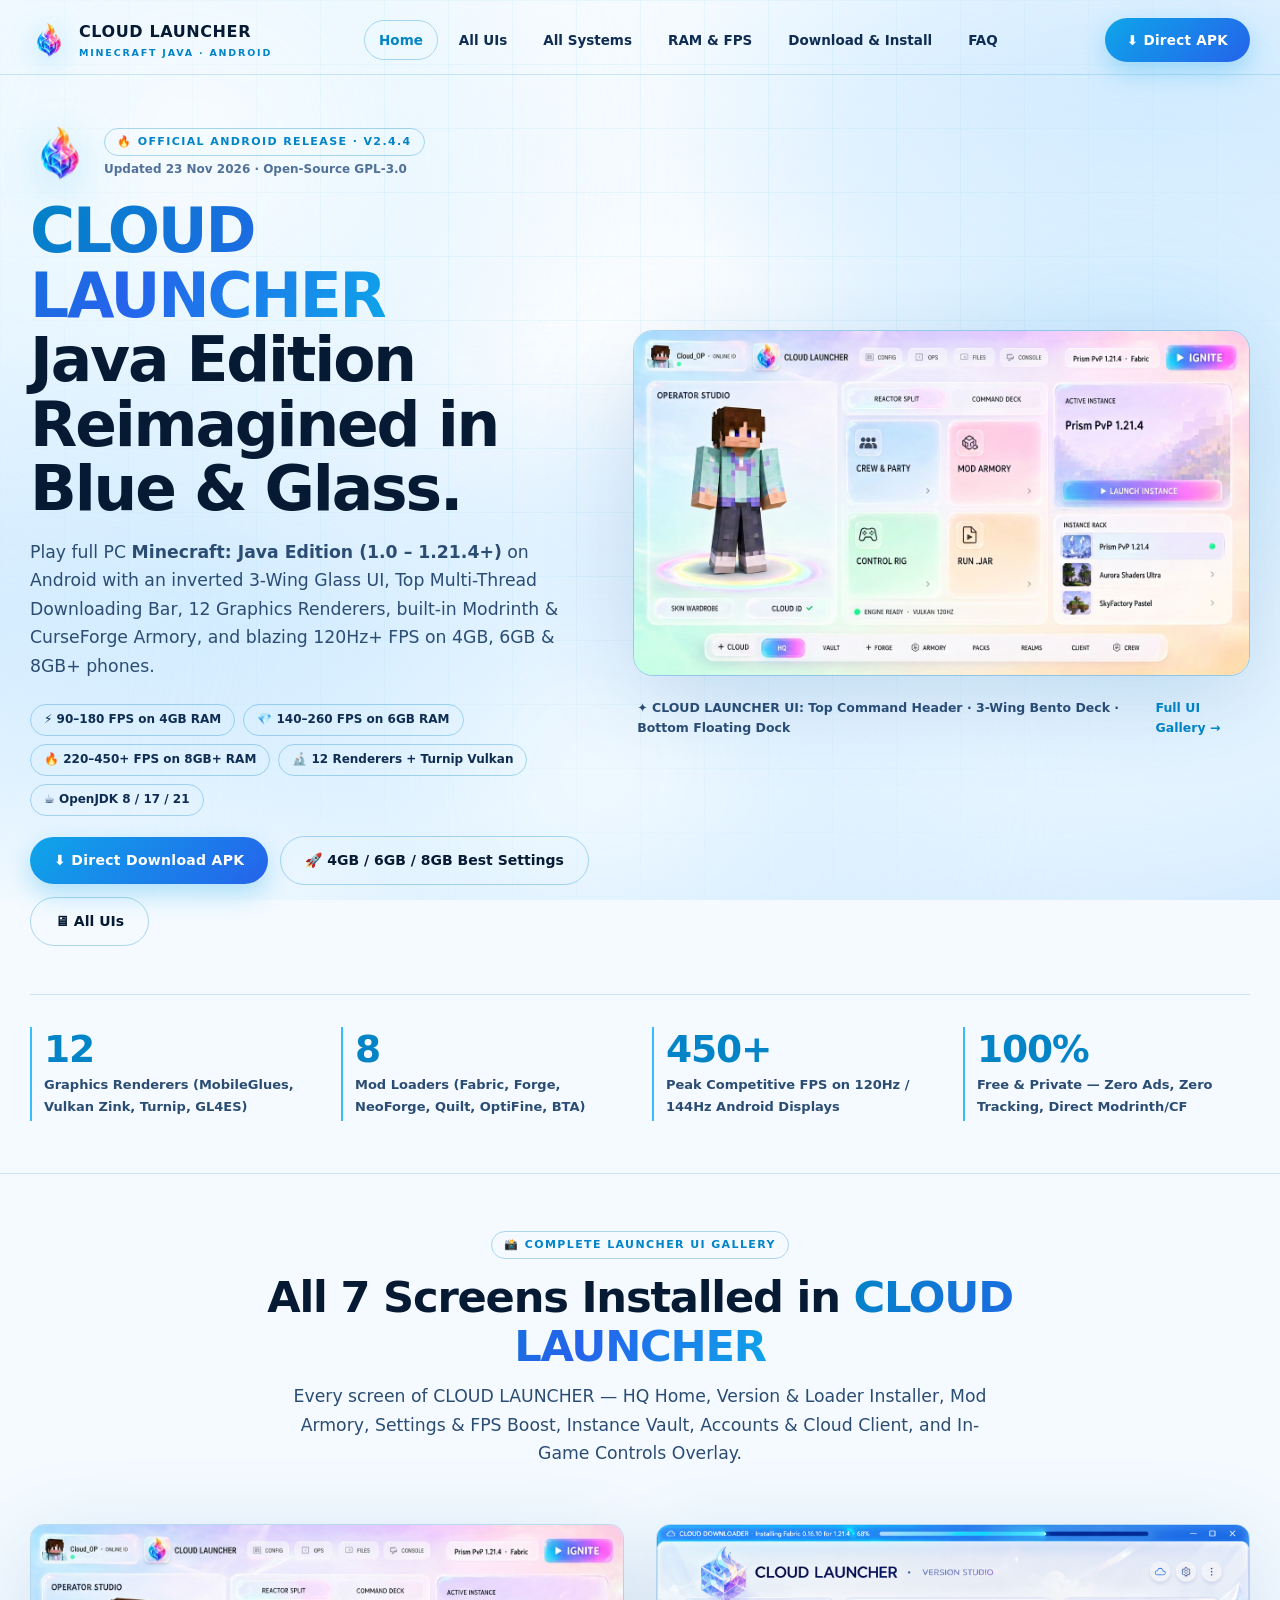
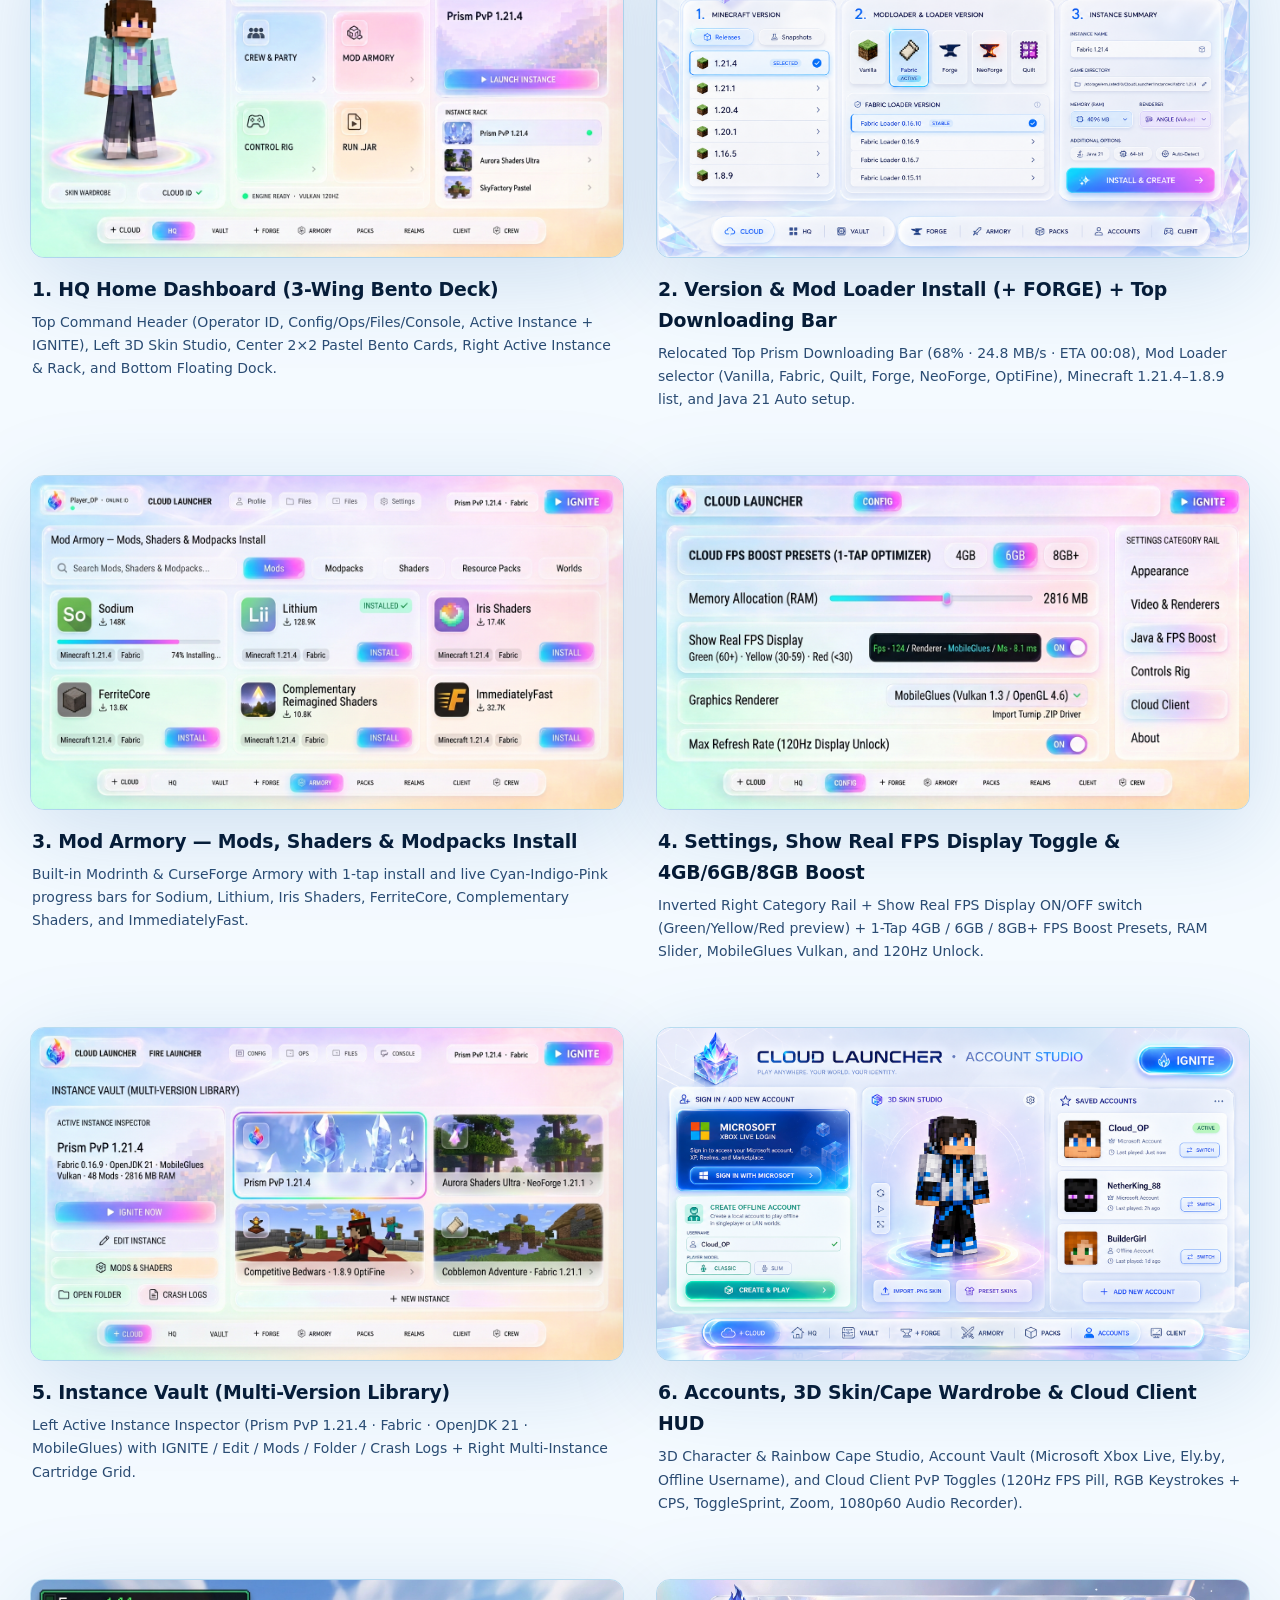
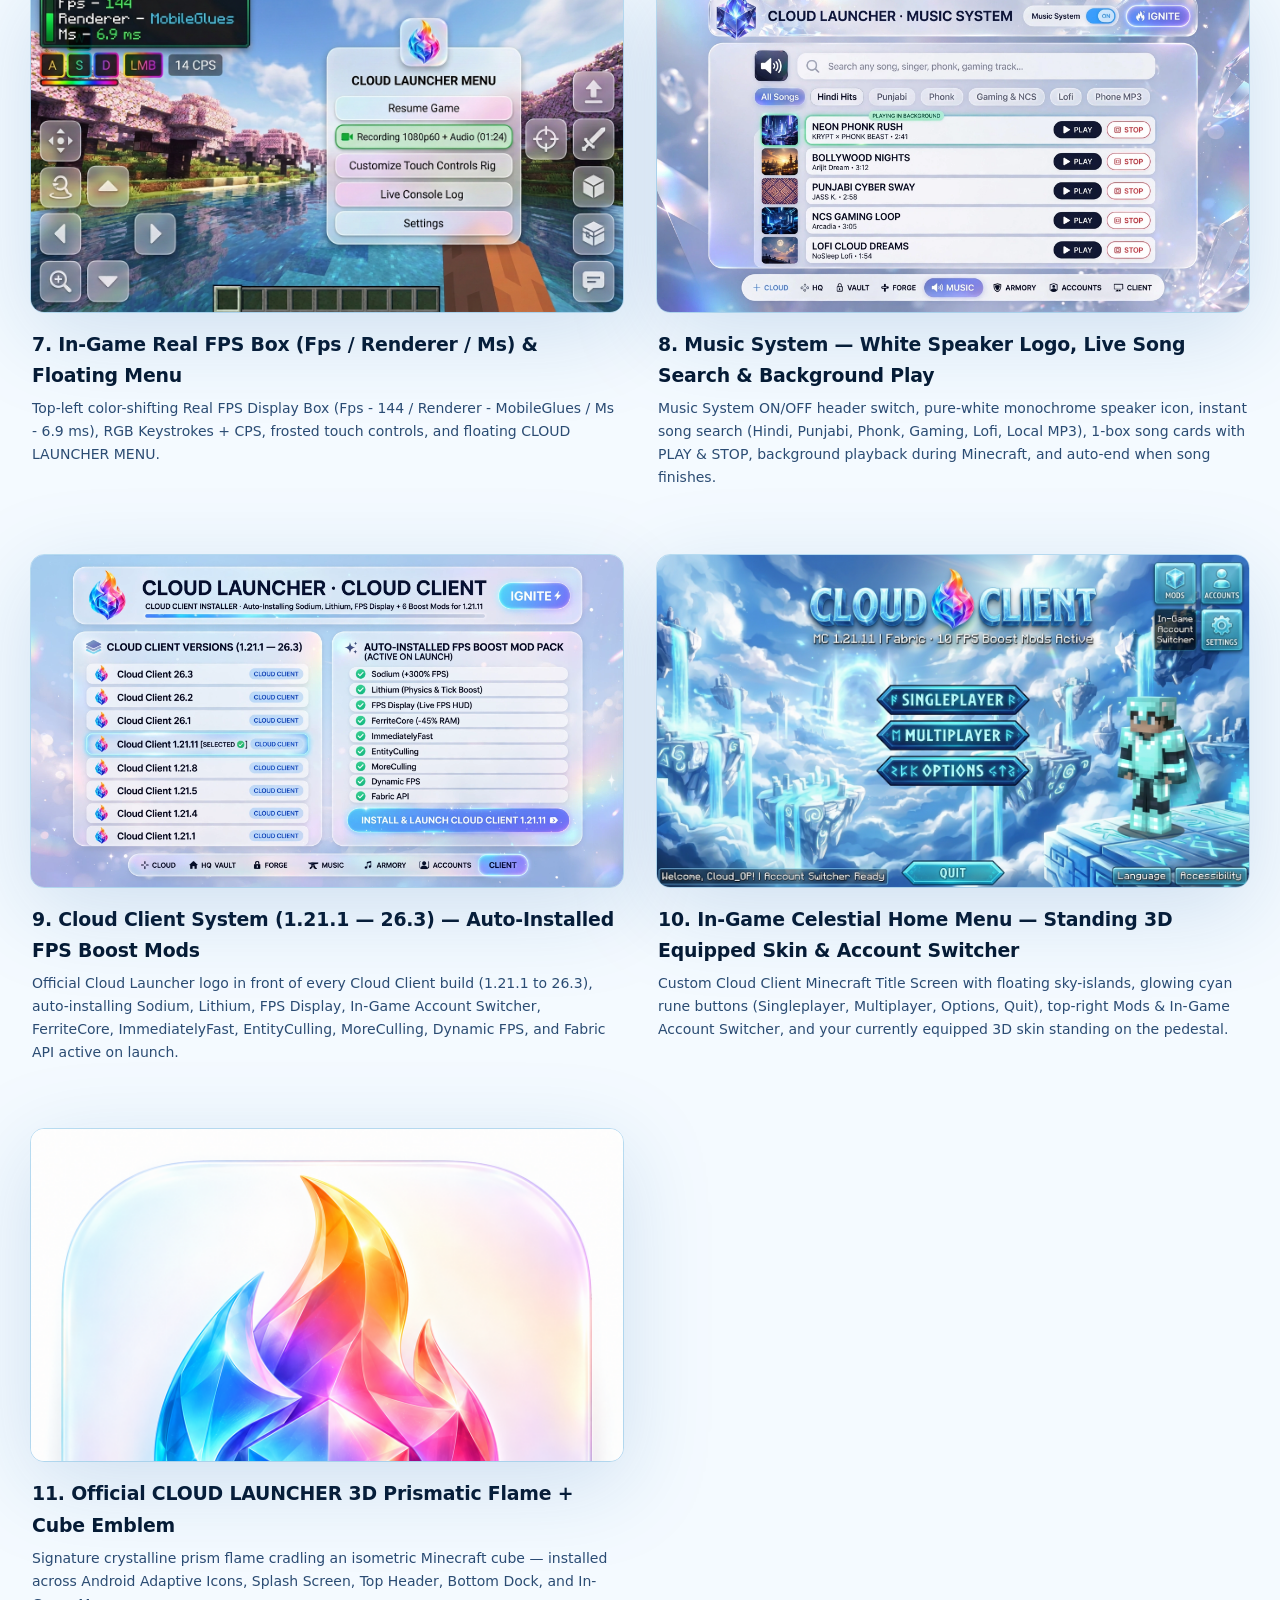
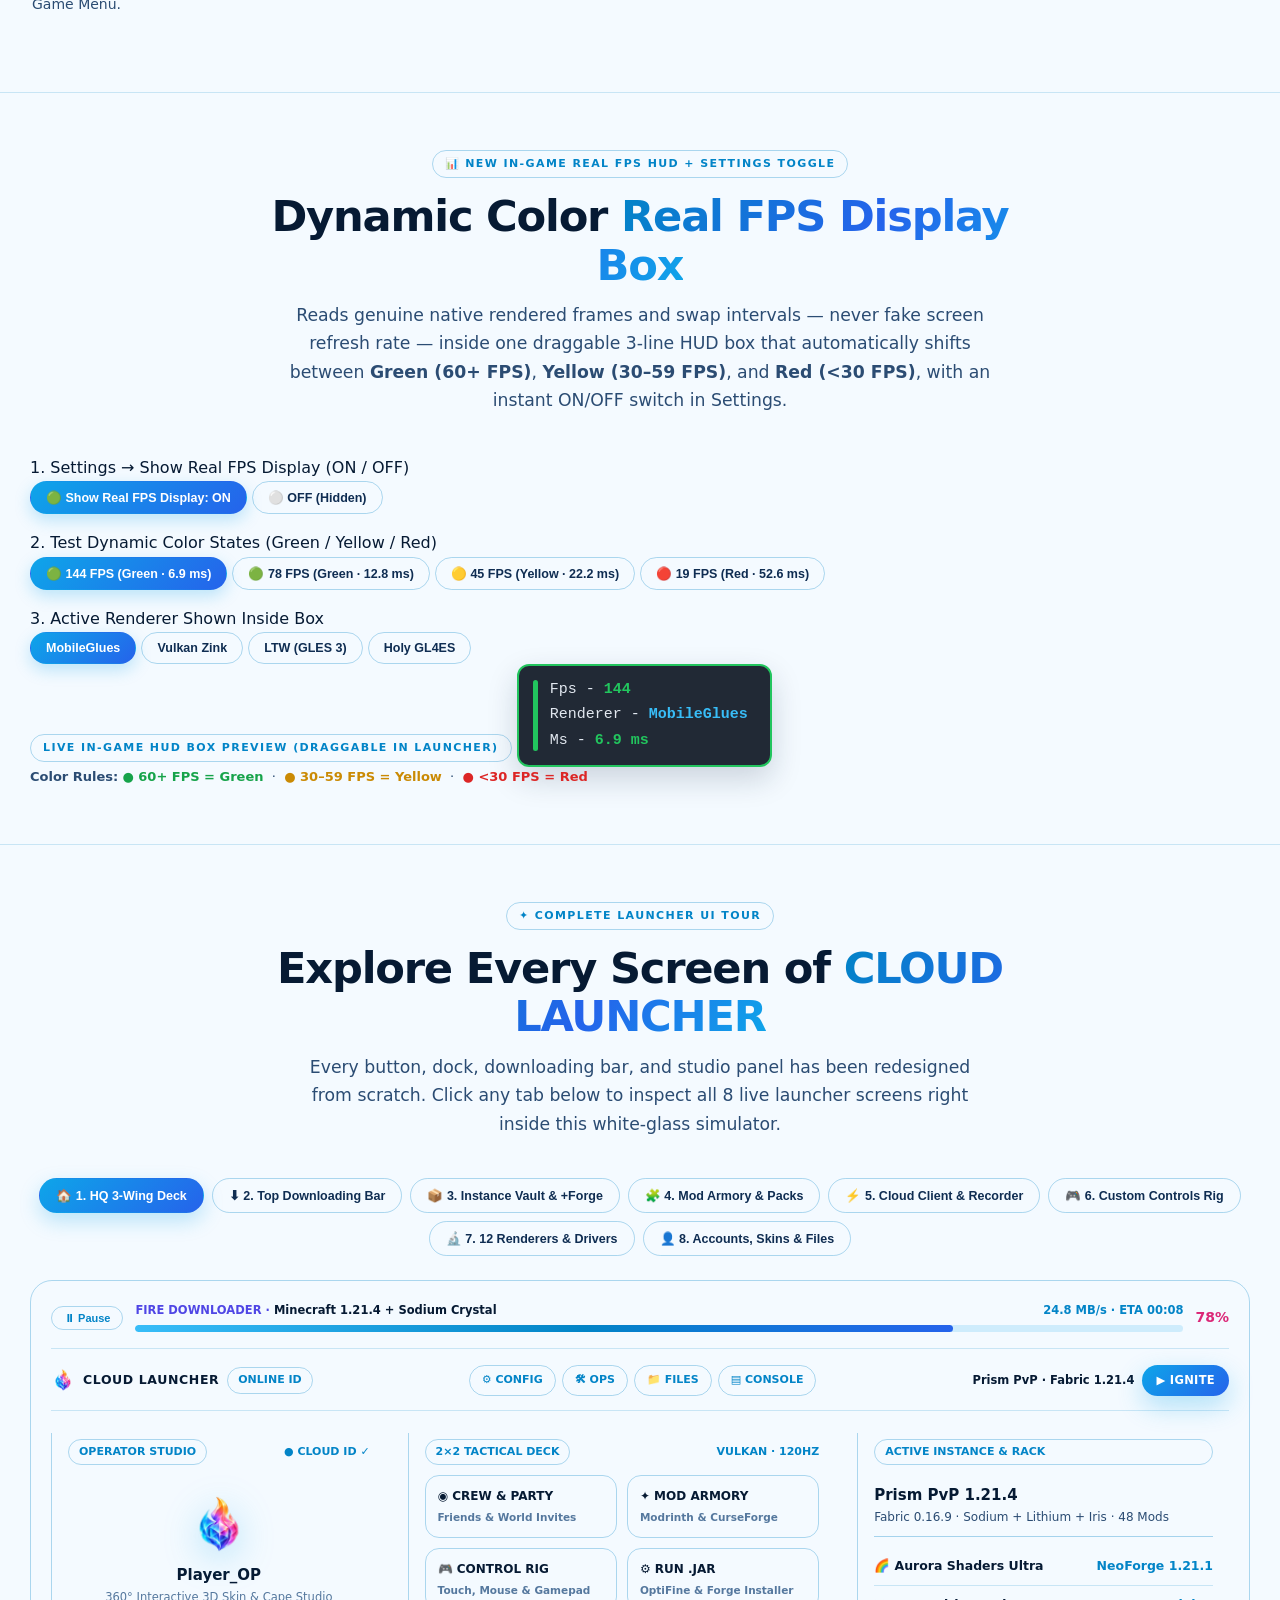
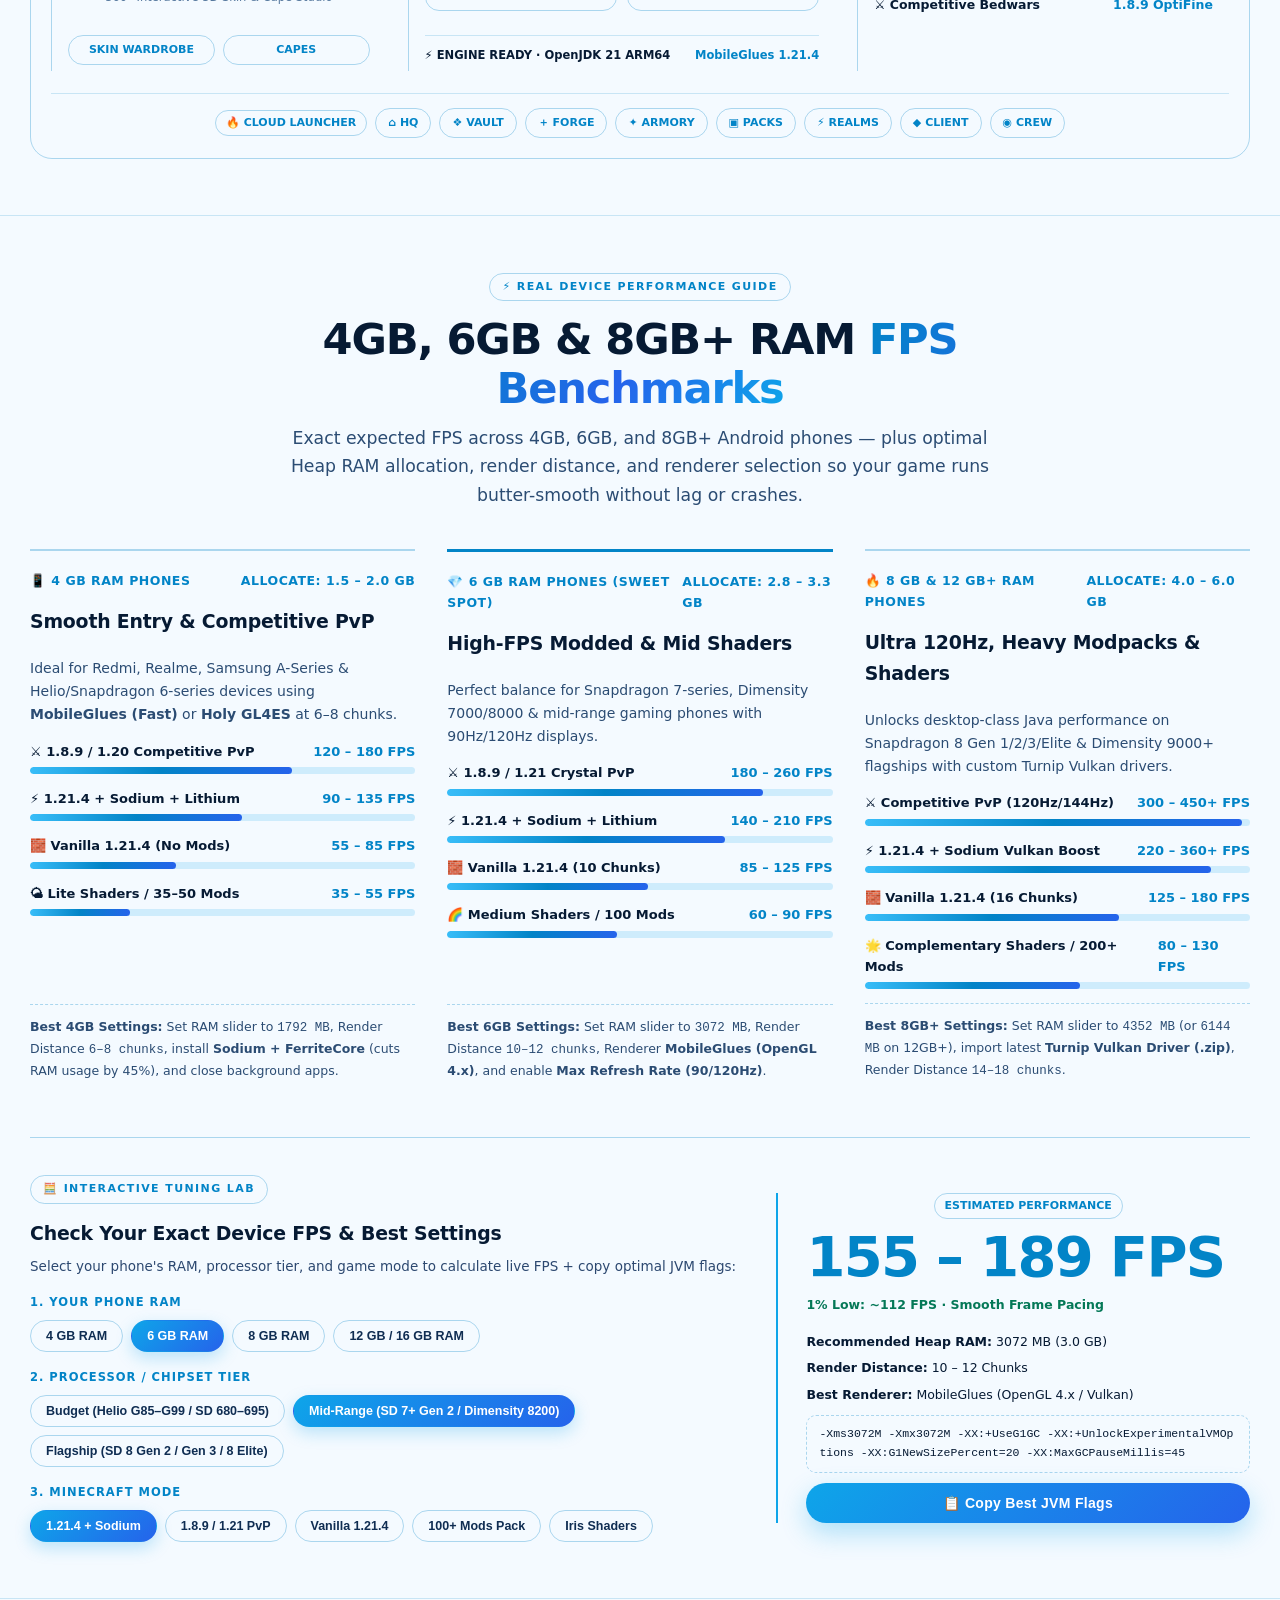
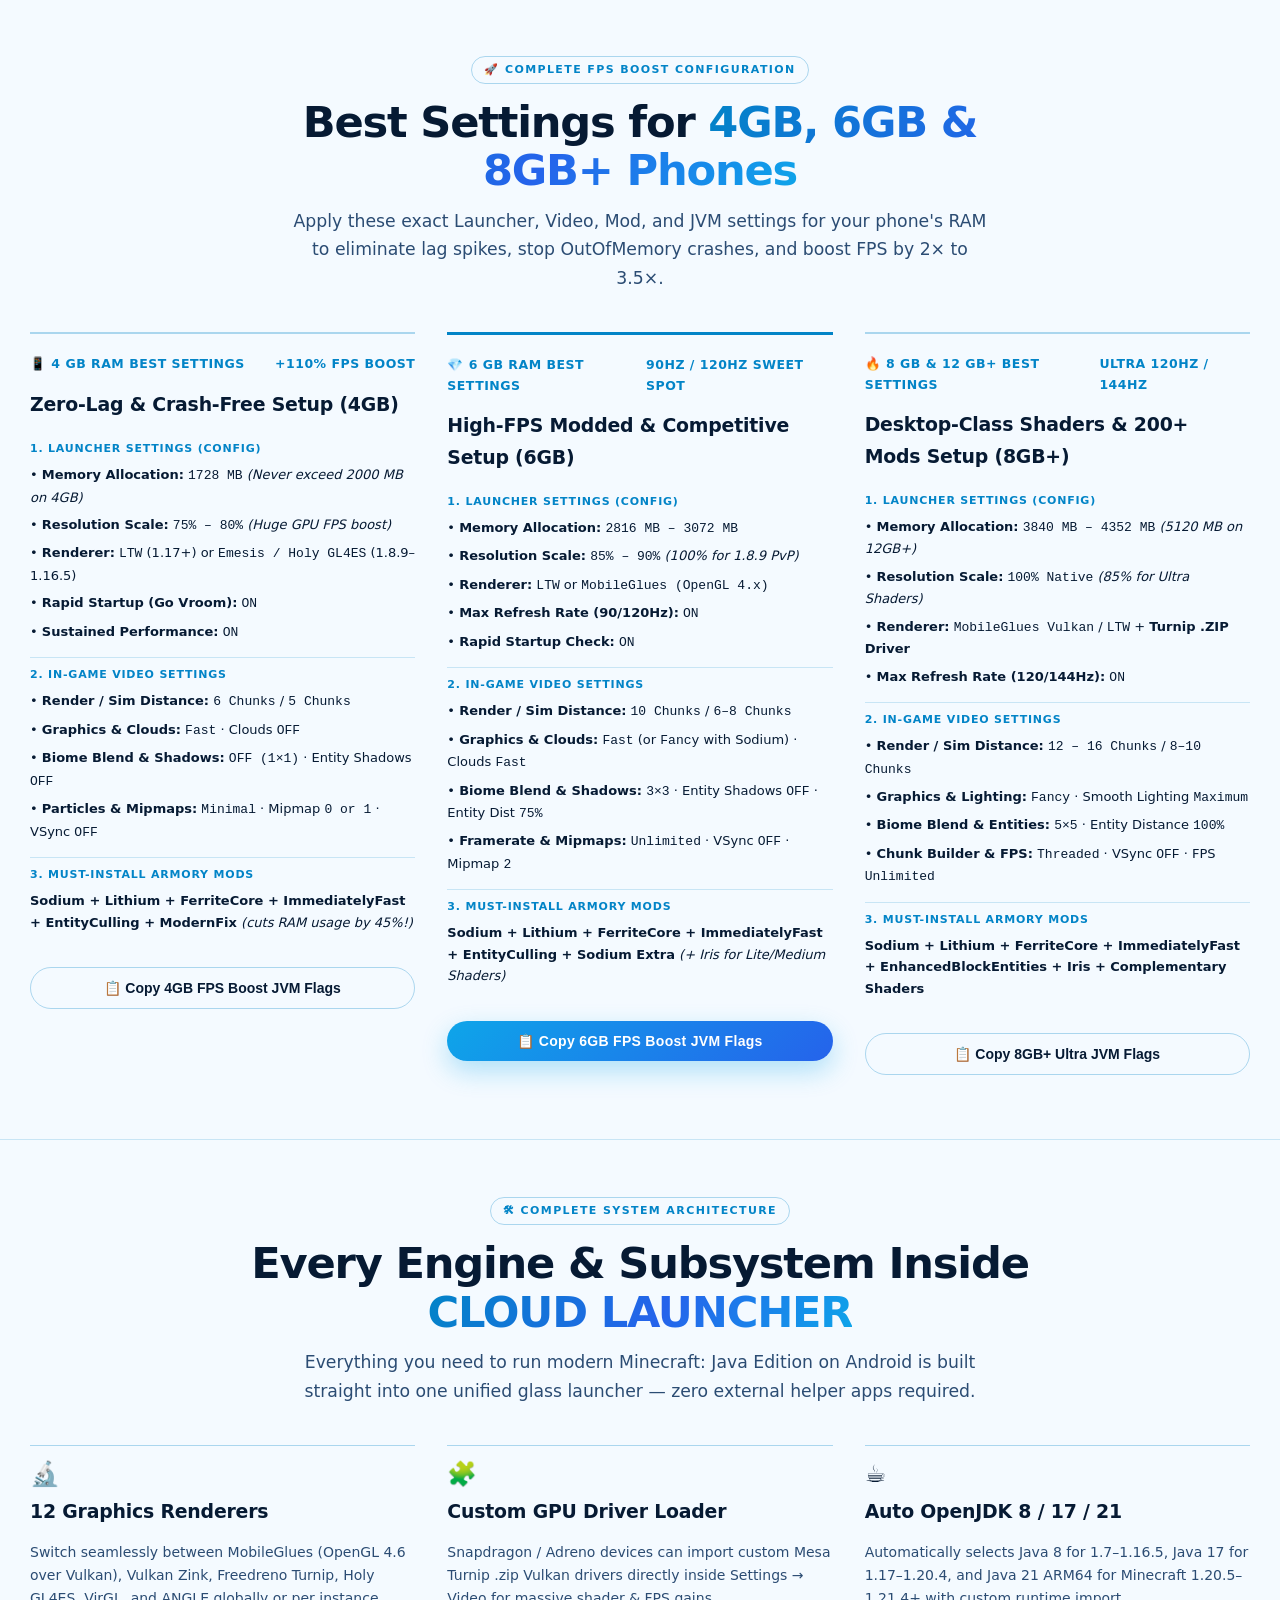
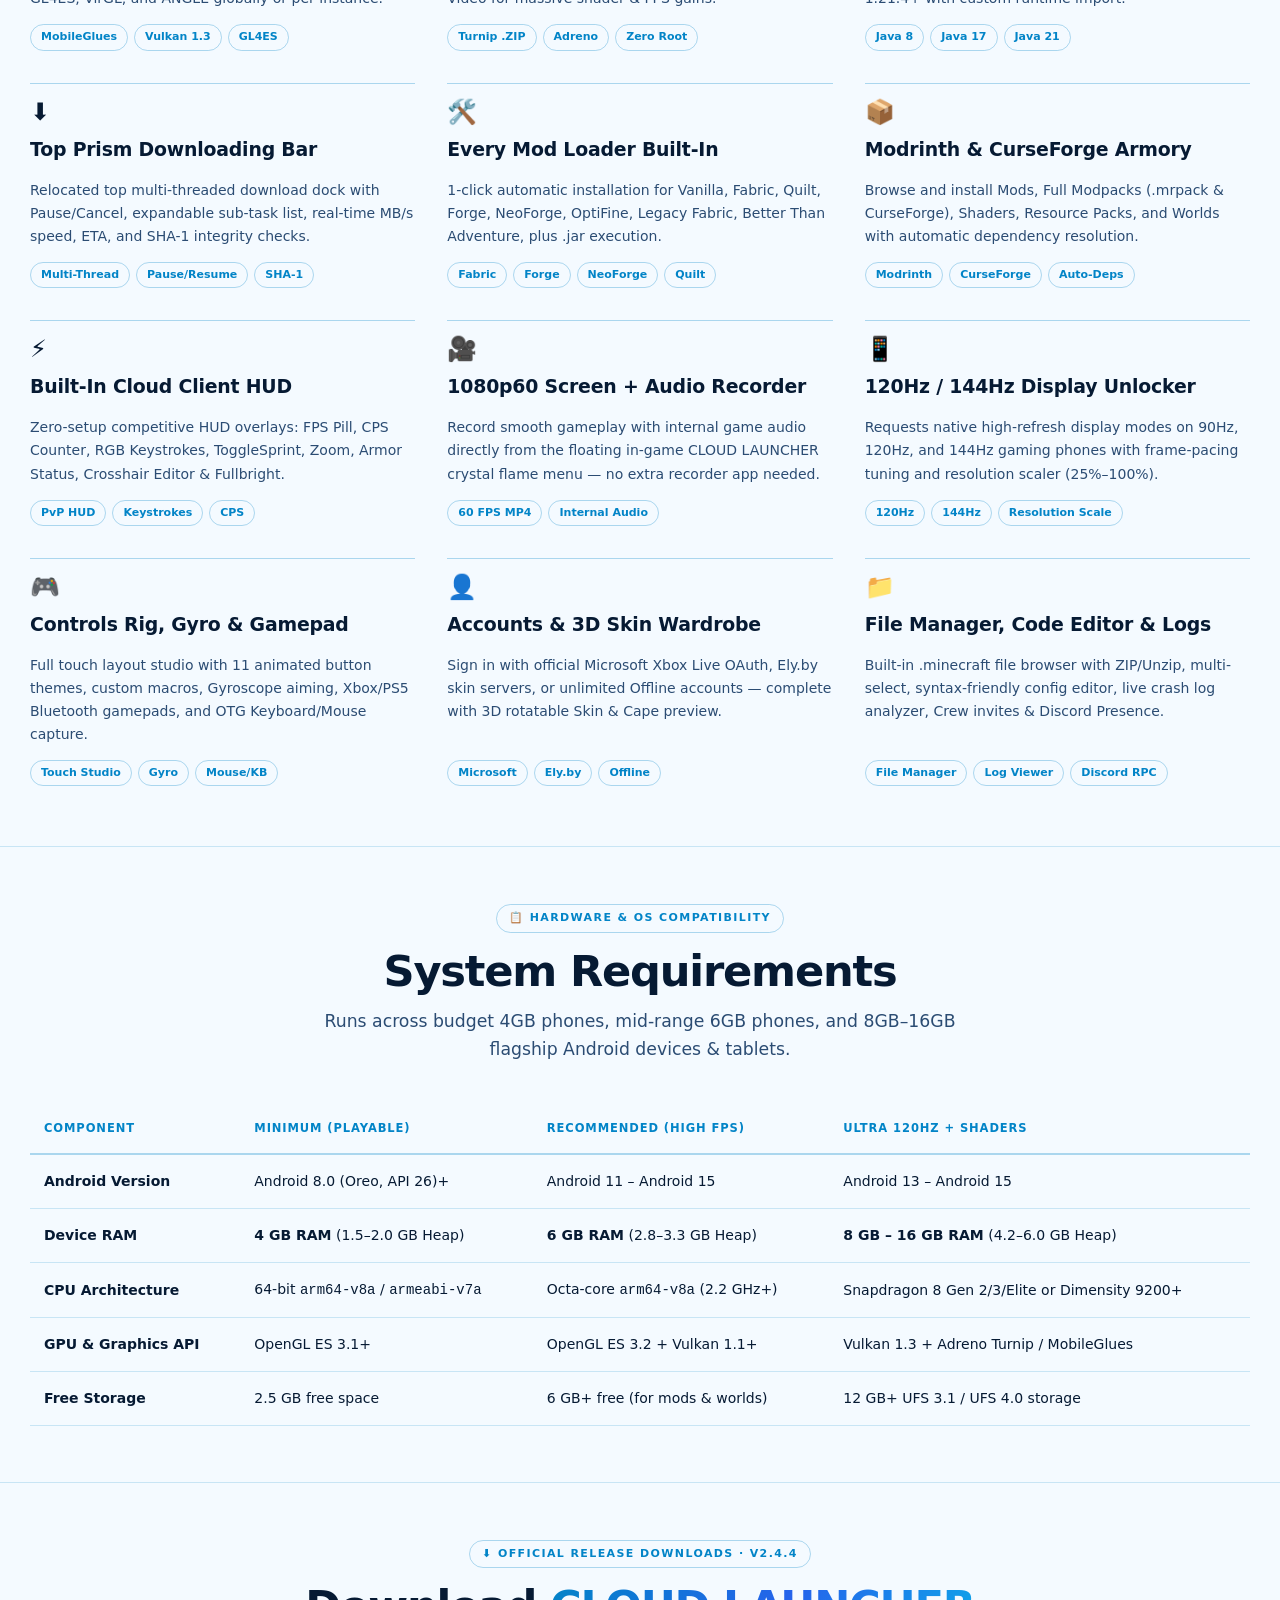
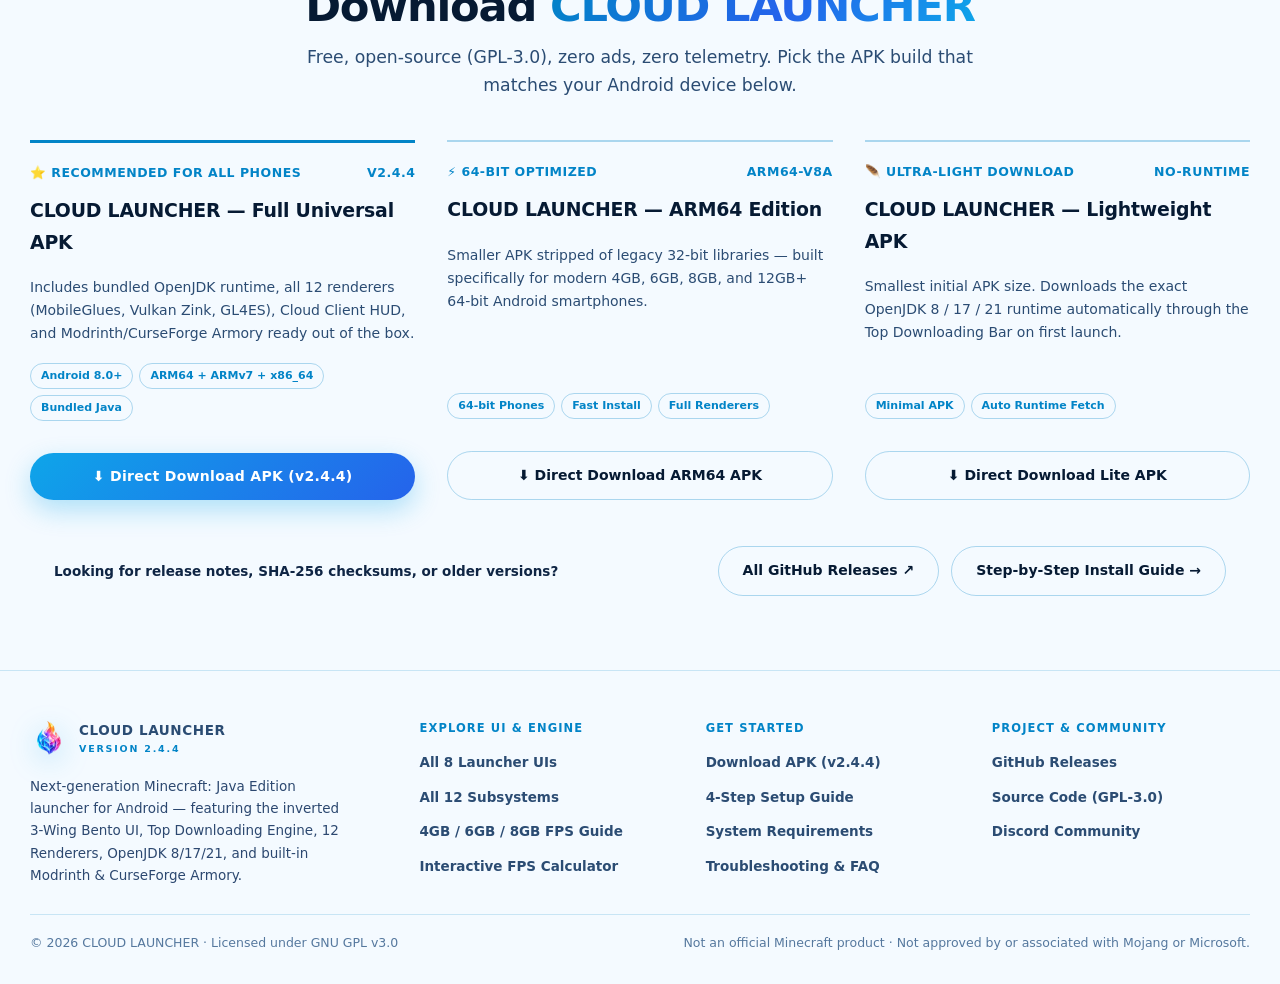
==== commit 8ff6963c: "Use immutable raw Cloud-Launcher.apk URL on website for zero-redirect clean APK download Co-authored" ====
--- a/docs/index.html
+++ b/docs/index.html
@@ -43,7 +43,7 @@
       <a href="install.html">Download & Install</a>
       <a href="faq.html">FAQ</a>
     </nav>
-    <a class="nav-cta" data-direct-apk="universal" href="https://github.com/saifanhussain678-droid/FIRE-LAUNCHER-/releases/download/cloud-launcher-v2.5/Cloud-Launcher.apk" download="Cloud-Launcher.apk">⬇ Direct APK</a>
+    <a class="nav-cta" data-direct-apk="universal" href="https://raw.githubusercontent.com/saifanhussain678-droid/FIRE-LAUNCHER-/39cebe7/apk/Cloud-Launcher.apk" download="Cloud-Launcher.apk">⬇ Direct APK</a>
     <button class="nav-toggle" id="navToggle" type="button" aria-expanded="false" aria-controls="navLinks" aria-label="Menu">☰</button>
   </div>
 </header>
@@ -81,7 +81,7 @@
           </div>
 
           <div class="btn-row">
-            <a class="btn btn-primary" data-primary-download data-direct-apk="universal" href="https://github.com/saifanhussain678-droid/FIRE-LAUNCHER-/releases/download/cloud-launcher-v2.5/Cloud-Launcher.apk" download="Cloud-Launcher.apk">⬇ Direct Download APK</a>
+            <a class="btn btn-primary" data-primary-download data-direct-apk="universal" href="https://raw.githubusercontent.com/saifanhussain678-droid/FIRE-LAUNCHER-/39cebe7/apk/Cloud-Launcher.apk" download="Cloud-Launcher.apk">⬇ Direct Download APK</a>
             <a class="btn btn-ghost" href="#best-settings">🚀 4GB / 6GB / 8GB Best Settings</a>
             <a class="btn btn-ghost" href="#all-ui">🖥 All UIs</a>
           </div>
@@ -817,7 +817,7 @@
             <span class="tag">ARM64 + ARMv7 + x86_64</span>
             <span class="tag">Bundled Java</span>
           </div>
-          <a class="btn btn-primary mt-20" data-primary-download data-direct-apk="universal" href="https://github.com/saifanhussain678-droid/FIRE-LAUNCHER-/releases/download/cloud-launcher-v2.5/Cloud-Launcher.apk" download="Cloud-Launcher.apk">
+          <a class="btn btn-primary mt-20" data-primary-download data-direct-apk="universal" href="https://raw.githubusercontent.com/saifanhussain678-droid/FIRE-LAUNCHER-/39cebe7/apk/Cloud-Launcher.apk" download="Cloud-Launcher.apk">
             ⬇ Direct Download APK (v2.4.4)
           </a>
         </article>
@@ -831,7 +831,7 @@
             <span class="tag">Fast Install</span>
             <span class="tag">Full Renderers</span>
           </div>
-          <a class="btn btn-ghost mt-20" data-direct-apk="arm64" href="https://github.com/saifanhussain678-droid/FIRE-LAUNCHER-/releases/download/cloud-launcher-v2.5/Cloud-Launcher.apk" download="Cloud-Launcher.apk">
+          <a class="btn btn-ghost mt-20" data-direct-apk="arm64" href="https://raw.githubusercontent.com/saifanhussain678-droid/FIRE-LAUNCHER-/39cebe7/apk/Cloud-Launcher.apk" download="Cloud-Launcher.apk">
             ⬇ Direct Download ARM64 APK
           </a>
         </article>
@@ -844,7 +844,7 @@
             <span class="tag">Minimal APK</span>
             <span class="tag">Auto Runtime Fetch</span>
           </div>
-          <a class="btn btn-ghost mt-20" data-direct-apk="lite" href="https://github.com/saifanhussain678-droid/FIRE-LAUNCHER-/releases/download/cloud-launcher-v2.5/Cloud-Launcher.apk" download="Cloud-Launcher.apk">
+          <a class="btn btn-ghost mt-20" data-direct-apk="lite" href="https://raw.githubusercontent.com/saifanhussain678-droid/FIRE-LAUNCHER-/39cebe7/apk/Cloud-Launcher.apk" download="Cloud-Launcher.apk">
             ⬇ Direct Download Lite APK
           </a>
         </article>
